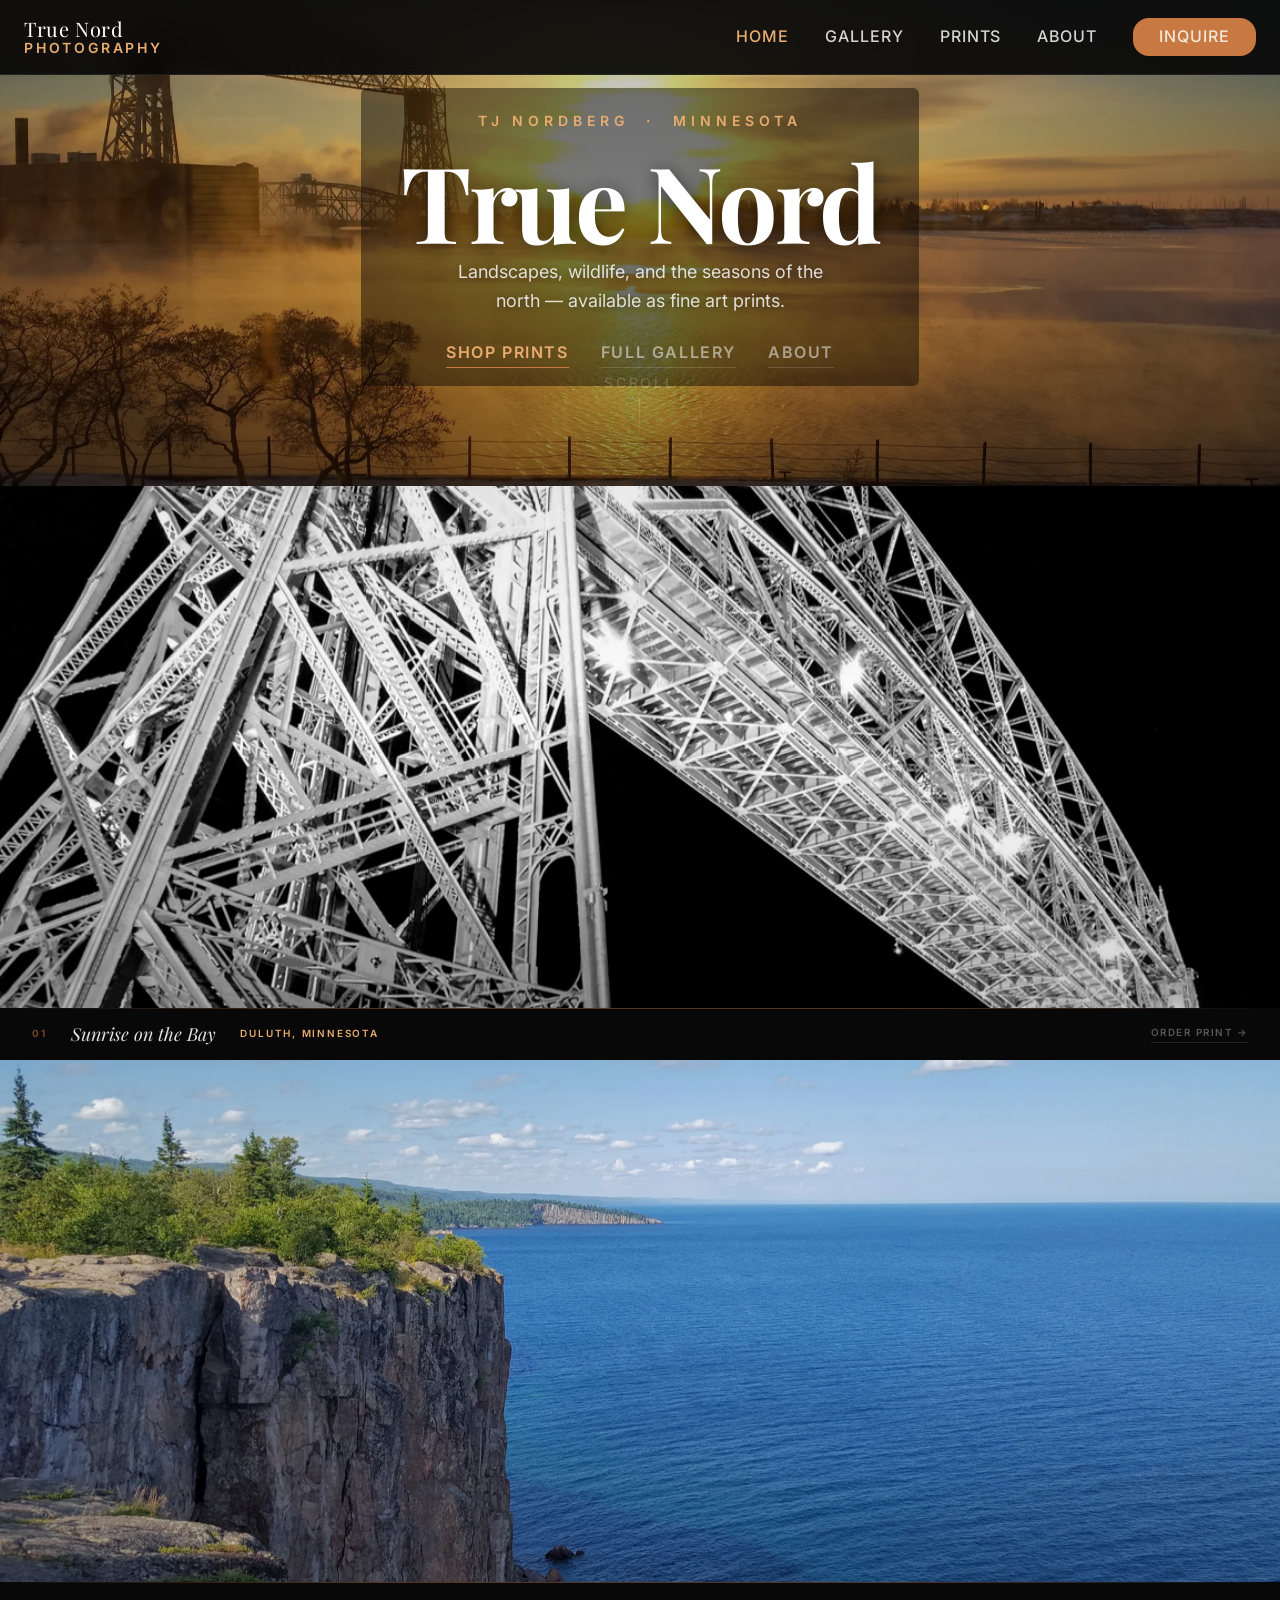
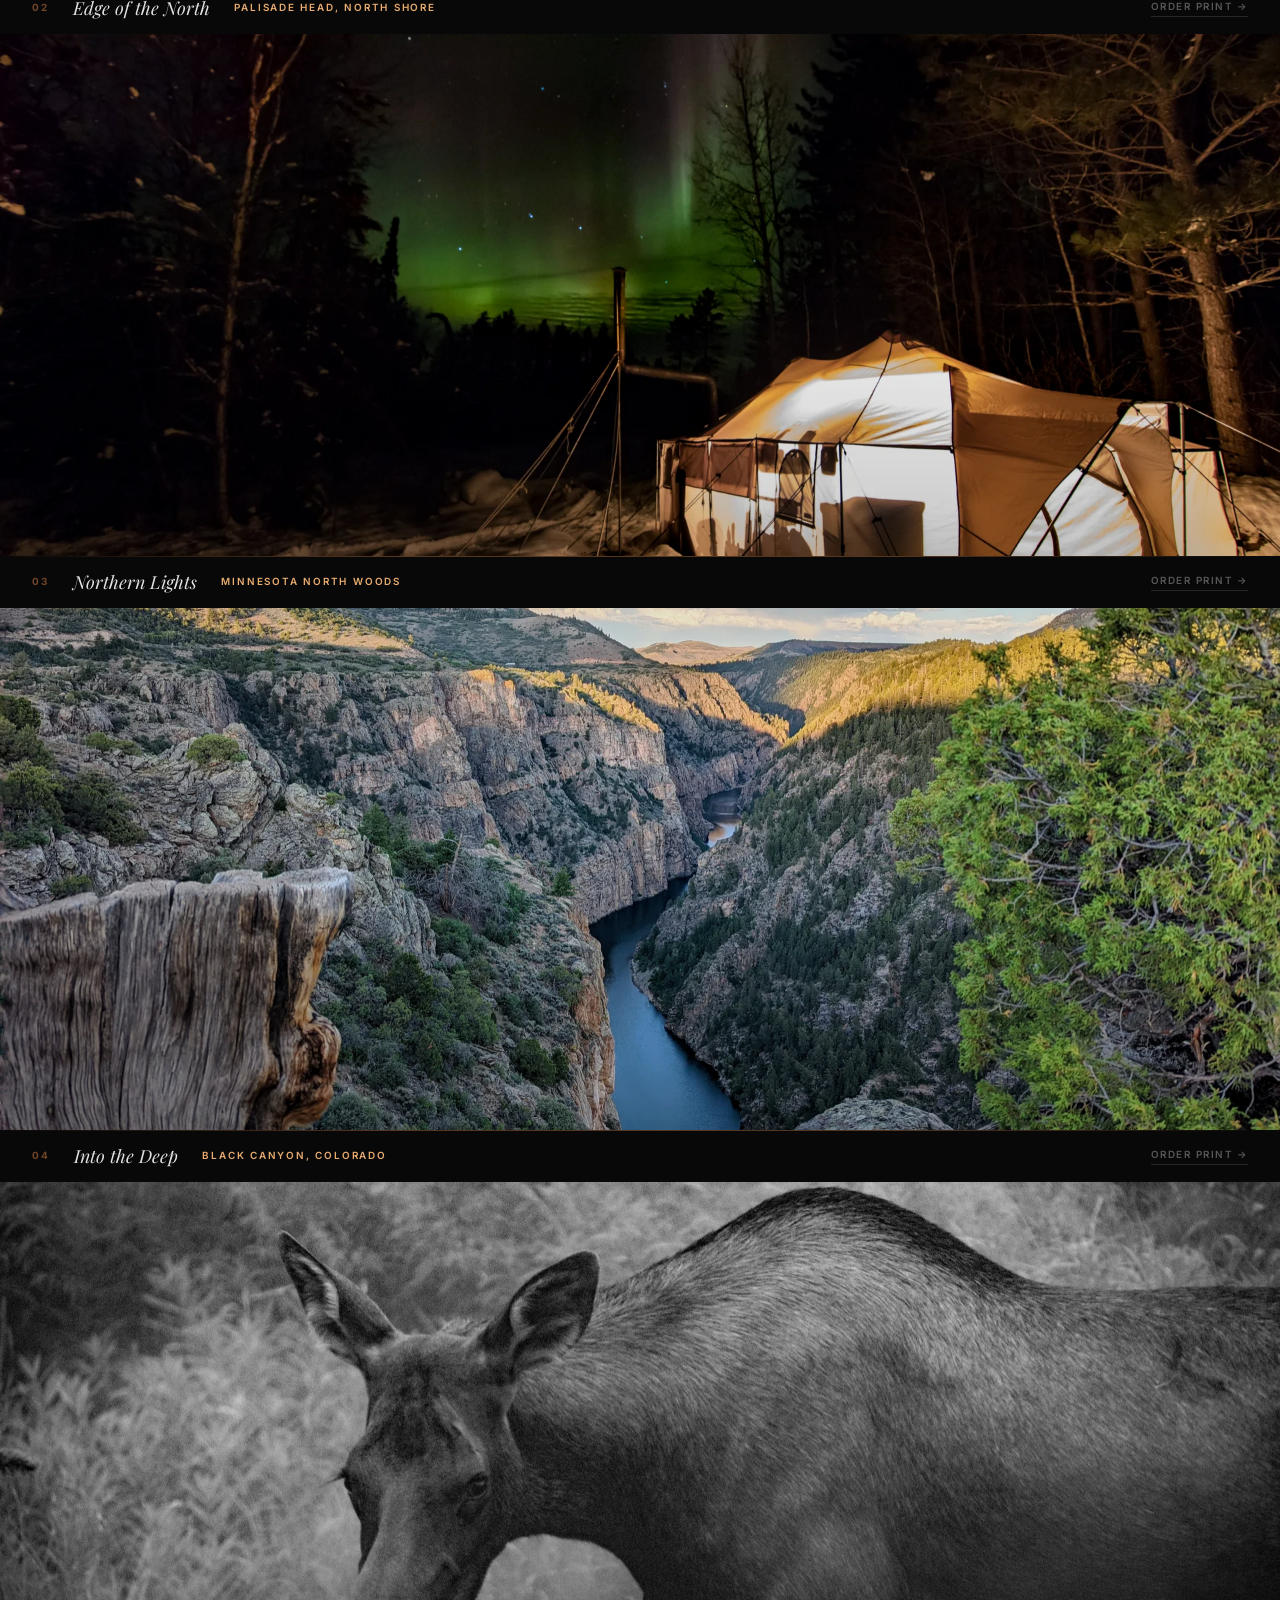
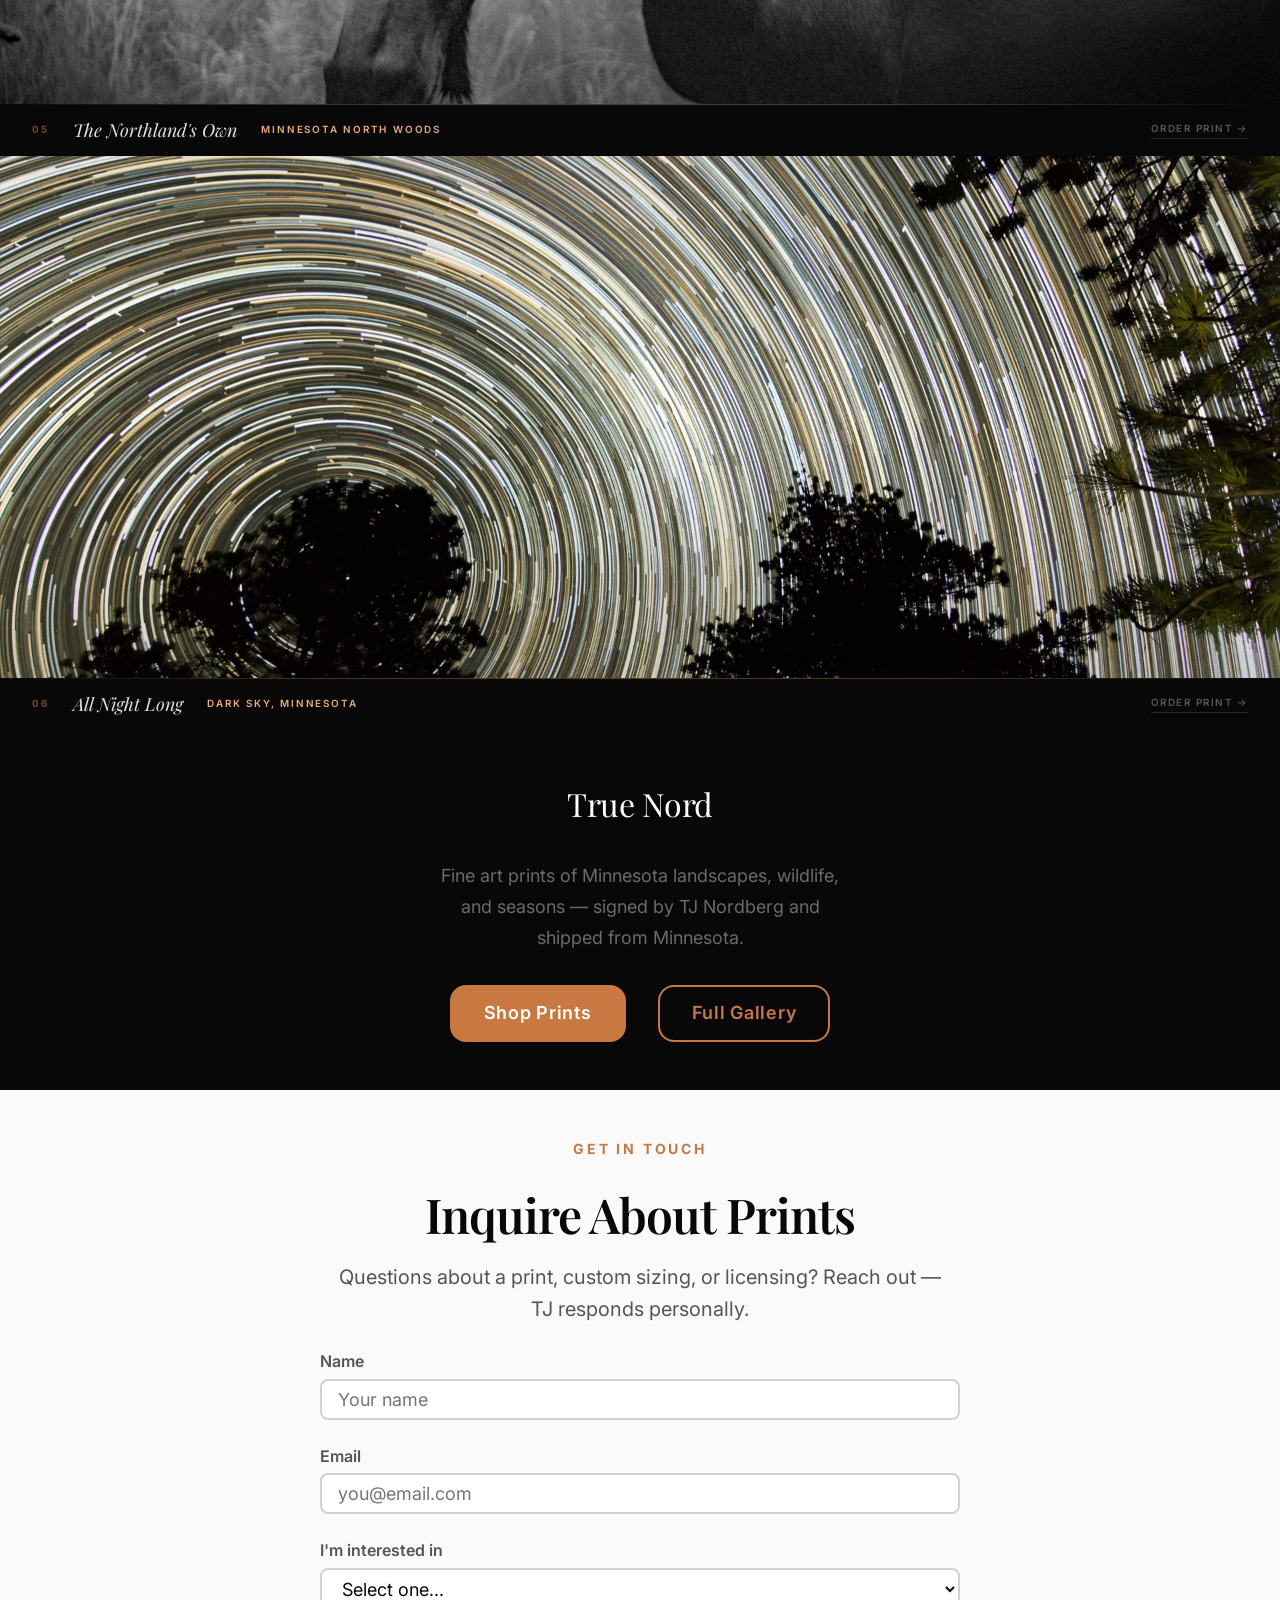
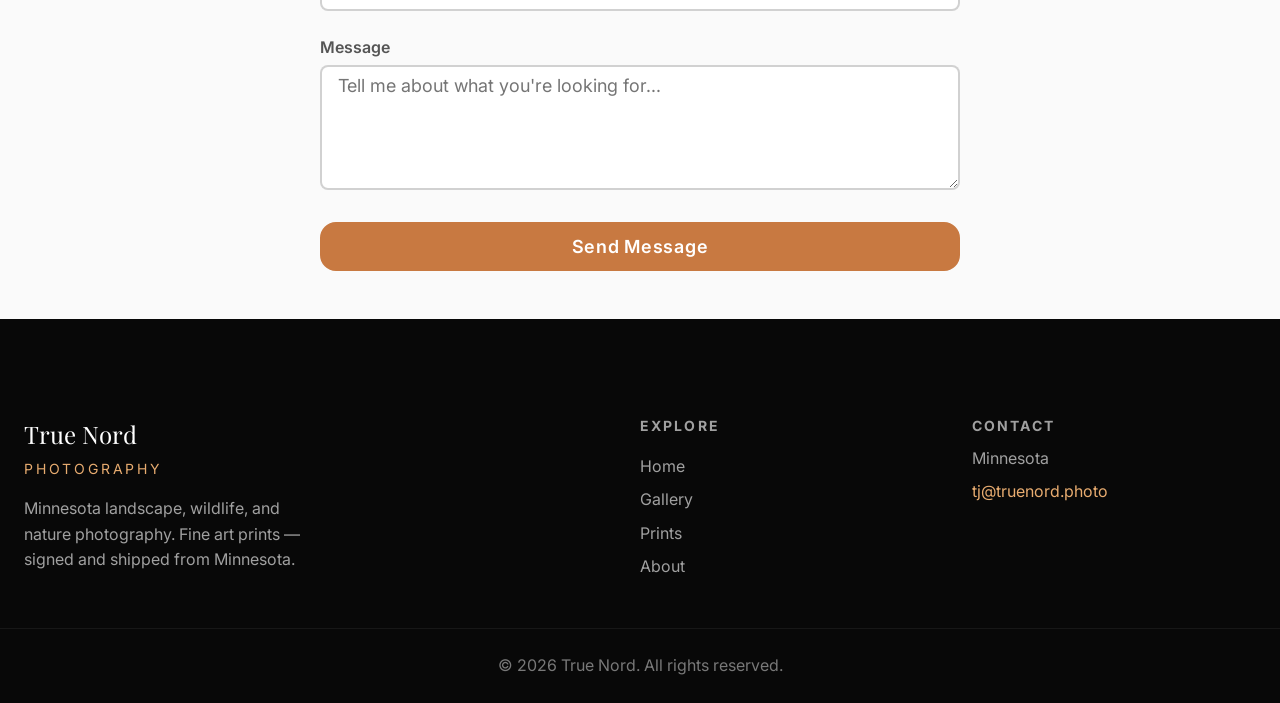
==== index.html @ cfecf11b "feat: initial commit — True Nord Photography site Full portfolio site: landing, gallery, prints, abo" ====
<!DOCTYPE html>
<html lang="en">
<head>
  <meta charset="UTF-8">
  <meta name="viewport" content="width=device-width, initial-scale=1.0">
  <meta name="description" content="True Nord — Minnesota landscape, wildlife, and nature photography by TJ Nordberg. Fine art prints available.">
  <meta name="theme-color" content="#c87941">
  <title>True Nord | Minnesota Fine Art Photography & Prints</title>
  <link rel="canonical" href="https://truenord.photo/">

  <meta property="og:title"       content="True Nord | Minnesota Fine Art Photography & Prints">
  <meta property="og:description" content="Minnesota landscape, wildlife, and nature photography by TJ Nordberg. Fine art prints available.">
  <meta property="og:image"       content="https://truenord.photo/assets/og-image.jpg">
  <meta property="og:url"         content="https://truenord.photo/">
  <meta property="og:type"        content="website">

  <meta name="twitter:card"        content="summary_large_image">
  <meta name="twitter:title"       content="True Nord | Minnesota Fine Art Photography & Prints">
  <meta name="twitter:description" content="Minnesota landscape, wildlife, and nature photography by TJ Nordberg.">
  <meta name="twitter:image"       content="https://truenord.photo/assets/og-image.jpg">

  <link rel="preload" href="styles.css" as="style">
  <link rel="stylesheet" href="styles.css">

  <link rel="preconnect" href="https://fonts.googleapis.com">
  <link rel="preconnect" href="https://fonts.gstatic.com" crossorigin>
  <link rel="preload"
    href="https://fonts.googleapis.com/css2?family=Inter:wght@400;500;600;700&family=Playfair+Display:ital,wght@0,400;0,500;0,600;0,700;1,400;1,600&display=swap"
    as="style" onload="this.onload=null;this.rel='stylesheet'">
  <noscript>
    <link rel="stylesheet"
      href="https://fonts.googleapis.com/css2?family=Inter:wght@400;500;600;700&family=Playfair+Display:ital,wght@0,400;0,500;0,600;0,700;1,400;1,600&display=swap">
  </noscript>

  <style>
    /* ── LANDING PAGE SPECIFIC ───────────────────────── */

    /* Intro block — photo hero with pan */
    .landing-intro {
      display: flex;
      flex-direction: column;
      align-items: center;
      justify-content: center;
      text-align: center;
      padding: 88px var(--space-lg) 100px;
      position: relative;
      overflow: hidden;
    }
    /* Duluth bridge background — zoomed in, slow left→right pan */
    .landing-intro__bg {
      position: absolute;
      inset: 0;
      width: 100%; height: 100%;
      object-fit: cover;
      object-position: center;
      animation: hero-pan 22s ease-in-out infinite alternate;
      will-change: transform;
    }
    @keyframes hero-pan {
      from { transform: scale(1.12) translateX(-3%); }
      to   { transform: scale(1.12) translateX(3%); }
    }
    /* Soft global overlay — scrim handles text legibility */
    .landing-intro__overlay {
      position: absolute;
      inset: 0;
      background: linear-gradient(to bottom,
        rgba(0,0,0,0.28) 0%,
        rgba(0,0,0,0.15) 45%,
        rgba(0,0,0,0.45) 100%);
      z-index: 1;
    }
    /* Text scrim — frosted dark panel behind copy */
    .landing-text-scrim {
      position: relative;
      z-index: 2;
      background: rgba(0,0,0,0.44);
      backdrop-filter: blur(0.5px);
      -webkit-backdrop-filter: blur(0.5px);
      border-radius: 6px;
      padding: 22px 40px 18px;
      display: flex;
      flex-direction: column;
      align-items: center;
      text-align: center;
    }
    .landing-scroll-hint {
      position: absolute;
      bottom: var(--space-xl);
      left: 50%;
      transform: translateX(-50%);
      z-index: 4;
    }
    .landing-brand {
      font-family: var(--font-display);
      font-size: clamp(3rem, 7vw + 1rem, 8rem);
      font-weight: 700;
      color: var(--white);
      letter-spacing: -0.03em;
      line-height: 1;
      margin-bottom: var(--space-xs);
      text-shadow: 0 2px 20px rgba(0,0,0,0.55);
    }
    .landing-sub {
      font-size: var(--text-xs);
      font-weight: 600;
      letter-spacing: 0.35em;
      text-transform: uppercase;
      color: var(--accent-light);
      margin-bottom: var(--space-md);
    }
    .landing-tagline {
      font-size: var(--text-base);
      color: rgba(255,255,255,0.82);
      max-width: 380px;
      line-height: 1.6;
      margin-bottom: var(--space-lg);
      text-shadow: 0 1px 8px rgba(0,0,0,0.5);
    }
    .landing-links {
      display: flex;
      gap: var(--space-xl);
      align-items: center;
    }
    .landing-link {
      font-size: var(--text-sm);
      font-weight: 600;
      letter-spacing: 0.1em;
      text-transform: uppercase;
      color: rgba(255,255,255,0.5);
      border-bottom: 1px solid rgba(255,255,255,0.15);
      padding-bottom: 2px;
      transition: color 0.25s, border-color 0.25s;
    }
    .landing-link:hover { color: var(--accent-light); border-color: var(--accent); }
    .landing-link--primary {
      color: var(--accent-light);
      border-color: var(--accent);
    }
    .landing-link--primary:hover { color: var(--white); border-color: var(--white); }
    .landing-scroll-hint {
      position: absolute;
      bottom: var(--space-2xl);
      left: 50%;
      transform: translateX(-50%);
      color: rgba(255,255,255,0.2);
      font-size: var(--text-xs);
      letter-spacing: 0.2em;
      text-transform: uppercase;
      display: flex;
      flex-direction: column;
      align-items: center;
      gap: var(--space-xs);
      animation: nudge 3s ease-in-out infinite;
    }
    .landing-scroll-hint::after {
      content: '';
      display: block;
      width: 1px;
      height: 40px;
      background: linear-gradient(to bottom, rgba(255,255,255,0.25), transparent);
    }
    @keyframes nudge {
      0%, 100% { transform: translateX(-50%) translateY(0); }
      50%       { transform: translateX(-50%) translateY(6px); }
    }

    /* Immersive photo sections */
    .photo-section {
      position: relative;
      height: 58vh;
      overflow: hidden;
      background: var(--black-900);
    }
    .photo-section__img {
      position: absolute;
      inset: 0;
      width: 100%; height: 100%;
      object-fit: cover;
      object-position: center;
      transition: transform 8s ease-out;
      will-change: transform;
    }
    /* Ken Burns slow drift on each photo */
    .photo-section.in-view .photo-section__img {
      transform: scale(1.04);
    }
    /* Subtle vignette — no caption overlay needed */
    .photo-section::after {
      content: '';
      position: absolute; inset: 0;
      background: linear-gradient(
        to bottom,
        rgba(0,0,0,0.08) 0%,
        rgba(0,0,0,0.0)  50%,
        rgba(0,0,0,0.18) 100%
      );
      pointer-events: none;
      z-index: 1;
    }

    /* ── FEATURED SEPARATOR STRIPS ───────────────────── */
    .feat-sep {
      display: flex;
      align-items: center;
      justify-content: space-between;
      background: var(--black-950);
      padding: 0 var(--space-xl);
      height: 52px;
      position: relative;
    }
    .feat-sep::before {
      content: '';
      position: absolute;
      top: 0; left: 0; right: 0; height: 1px;
      background: linear-gradient(to right, transparent, rgba(200,121,65,0.4) 30%, rgba(200,121,65,0.4) 70%, transparent);
    }
    .feat-sep__left {
      display: flex;
      align-items: center;
      gap: var(--space-lg);
    }
    .feat-sep__num {
      font-size: 0.62rem;
      letter-spacing: 0.22em;
      color: rgba(200,121,65,0.55);
      font-weight: 700;
    }
    .feat-sep__title {
      font-family: var(--font-display);
      font-size: var(--text-base);
      color: rgba(255,255,255,0.88);
      font-style: italic;
    }
    .feat-sep__loc {
      font-size: 0.62rem;
      letter-spacing: 0.18em;
      text-transform: uppercase;
      color: var(--accent-light);
      font-weight: 600;
    }
    .feat-sep__cta {
      font-size: 0.62rem;
      letter-spacing: 0.15em;
      text-transform: uppercase;
      color: rgba(255,255,255,0.32);
      font-weight: 600;
      border-bottom: 1px solid rgba(255,255,255,0.12);
      padding-bottom: 1px;
      transition: color 0.22s, border-color 0.22s;
    }
    .feat-sep__cta:hover { color: var(--accent-light); border-color: var(--accent); }
    @media (max-width: 600px) {
      .feat-sep__loc { display: none; }
      .feat-sep { padding: 0 var(--space-lg); }
    }
    /* Placeholder fill when no image loaded */
    .photo-ph-fill {
      position: absolute; inset: 0;
      display: flex; align-items: center; justify-content: center;
      color: rgba(255,255,255,0.06);
      font-family: var(--font-display);
      font-size: clamp(1rem, 2vw, 1.4rem);
      text-align: center;
      padding: var(--space-xl);
      letter-spacing: 0.05em;
      line-height: 1.6;
    }

    /* ── LANDING FOOTER CTA ───────────────────────────── */
    .landing-cta {
      background: var(--black-950);
      padding: var(--space-2xl) var(--space-lg);
      display: flex;
      flex-direction: column;
      align-items: center;
      text-align: center;
      gap: var(--space-xl);
    }
    .landing-cta-brand {
      font-family: var(--font-display);
      font-size: var(--text-2xl);
      color: var(--white);
      letter-spacing: -0.01em;
    }
    .landing-cta p {
      color: rgba(255,255,255,0.4);
      font-size: var(--text-base);
      max-width: 400px;
      line-height: 1.7;
    }
    .landing-cta-links {
      display: flex;
      gap: var(--space-xl);
      flex-wrap: wrap;
      justify-content: center;
    }
  </style>

  <script type="application/ld+json">
  {
    "@context": "https://schema.org",
    "@type": "Person",
    "name": "TJ Nordberg",
    "jobTitle": "Photographer",
    "url": "https://truenord.photo",
    "image": "https://truenord.photo/assets/portrait.webp",
    "description": "Minnesota-based fine art landscape and wildlife photographer. True Nord Photography.",
    "sameAs": []
  }
  </script>
</head>
<body>

  <a href="#main-content" class="skip-link">Skip to content</a>

  <!-- NAVIGATION -->
  <header class="navbar" role="banner">
    <div class="navbar-inner">
      <a href="index.html" class="navbar-brand" aria-label="True Nord — Home">
        <div class="navbar-wordmark">
          True Nord
          <span>Photography</span>
        </div>
      </a>
      <button class="navbar-toggle" aria-expanded="false"
        aria-controls="navMenu" aria-label="Toggle navigation">
        <span aria-hidden="true">☰</span>
      </button>
      <nav class="navbar-mobile" id="navMenu" aria-label="Main navigation">
        <a href="index.html" aria-current="page">Home</a>
        <a href="gallery.html">Gallery</a>
        <a href="prints.html">Prints</a>
        <a href="about.html">About</a>
        <a href="index.html#contact" class="btn btn--primary btn--sm">Inquire</a>
      </nav>
    </div>
  </header>

  <main id="main-content" tabindex="-1">

    <!-- ── INTRO ── -->
    <section class="landing-intro" aria-label="True Nord Photography — Introduction">
      <img class="landing-intro__bg" src="assets/images/featured/feat-01-duluth-bridge-sunrise.webp" alt="" aria-hidden="true" fetchpriority="high">
      <div class="landing-intro__overlay" aria-hidden="true"></div>
      <div class="landing-text-scrim">
        <p class="landing-sub">TJ Nordberg &nbsp;·&nbsp; Minnesota</p>
        <h1 class="landing-brand">True Nord</h1>
        <p class="landing-tagline">Landscapes, wildlife, and the seasons of the north — available as fine art prints.</p>
        <div class="landing-links">
          <a href="prints.html" class="landing-link landing-link--primary">Shop Prints</a>
          <a href="gallery.html" class="landing-link">Full Gallery</a>
          <a href="about.html" class="landing-link">About</a>
        </div>
      </div>
      <div class="landing-scroll-hint" aria-hidden="true">Scroll</div>
    </section>

    <!-- ── IMMERSIVE GALLERY ── -->

    <!-- Photo 1 -->
    <div class="photo-section" role="img" aria-label="Duluth Aerial Lift Bridge at night, black and white">
      <img class="img-reveal__blur" src="[data-uri]" alt="" aria-hidden="true" style="position:absolute;inset:0;width:100%;height:100%;object-fit:cover;filter:blur(12px);transform:scale(1.08);transition:opacity 0.4s ease;"><img class="photo-section__img img-reveal__main" src="assets/images/gallery/mn-duluth-bridge-night-bw.webp" srcset="assets/images/thumbs/mn-duluth-bridge-night-bw-thumb.webp 600w, assets/images/gallery/mn-duluth-bridge-night-bw.webp 1200w" sizes="100vw" alt="Duluth Aerial Lift Bridge at night, black and white long exposure" loading="eager">
    </div>
    <div class="feat-sep" aria-hidden="true">
      <div class="feat-sep__left">
        <span class="feat-sep__num">01</span>
        <span class="feat-sep__title">Sunrise on the Bay</span>
        <span class="feat-sep__loc">Duluth, Minnesota</span>
      </div>
      <a href="prints.html" class="feat-sep__cta">Order Print →</a>
    </div>

    <!-- Photo 2 -->
    <div class="photo-section" role="img" aria-label="Lake Superior cliff at Palisade Head">
      <img class="img-reveal__blur" src="[data-uri]" alt="" aria-hidden="true" style="position:absolute;inset:0;width:100%;height:100%;object-fit:cover;filter:blur(12px);transform:scale(1.08);transition:opacity 0.4s ease;"><img class="photo-section__img img-reveal__main" src="assets/images/featured/feat-02-lake-superior-cliff.webp" srcset="assets/images/gallery/mn-lake-superior-cliff.webp 1200w, assets/images/featured/feat-02-lake-superior-cliff.webp 1920w" sizes="100vw" alt="Palisade Head cliff overlooking Lake Superior, North Shore Minnesota" loading="lazy">
    </div>
    <div class="feat-sep" aria-hidden="true">
      <div class="feat-sep__left">
        <span class="feat-sep__num">02</span>
        <span class="feat-sep__title">Edge of the North</span>
        <span class="feat-sep__loc">Palisade Head, North Shore</span>
      </div>
      <a href="prints.html" class="feat-sep__cta">Order Print →</a>
    </div>

    <!-- Photo 3 -->
    <div class="photo-section" role="img" aria-label="Aurora borealis over winter camp">
      <img class="img-reveal__blur" src="[data-uri]" alt="" aria-hidden="true" style="position:absolute;inset:0;width:100%;height:100%;object-fit:cover;filter:blur(12px);transform:scale(1.08);transition:opacity 0.4s ease;"><img class="photo-section__img img-reveal__main" src="assets/images/featured/feat-03-aurora-winter-camp.webp" srcset="assets/images/gallery/ns-aurora-winter-camp.webp 1200w, assets/images/featured/feat-03-aurora-winter-camp.webp 1920w" sizes="100vw" alt="Northern lights aurora borealis glowing green over a lit canvas tent in winter forest" loading="lazy">
    </div>
    <div class="feat-sep" aria-hidden="true">
      <div class="feat-sep__left">
        <span class="feat-sep__num">03</span>
        <span class="feat-sep__title">Northern Lights</span>
        <span class="feat-sep__loc">Minnesota North Woods</span>
      </div>
      <a href="prints.html" class="feat-sep__cta">Order Print →</a>
    </div>

    <!-- Photo 4 -->
    <div class="photo-section" role="img" aria-label="Black Canyon of the Gunnison at sunset">
      <img class="img-reveal__blur" src="[data-uri]" alt="" aria-hidden="true" style="position:absolute;inset:0;width:100%;height:100%;object-fit:cover;filter:blur(12px);transform:scale(1.08);transition:opacity 0.4s ease;"><img class="photo-section__img img-reveal__main" src="assets/images/featured/feat-04-black-canyon-sunset.webp" srcset="assets/images/gallery/mt-black-canyon-sunset.webp 1200w, assets/images/featured/feat-04-black-canyon-sunset.webp 1920w" sizes="100vw" alt="Black Canyon of the Gunnison deep canyon with river at golden hour sunset" loading="lazy">
    </div>
    <div class="feat-sep" aria-hidden="true">
      <div class="feat-sep__left">
        <span class="feat-sep__num">04</span>
        <span class="feat-sep__title">Into the Deep</span>
        <span class="feat-sep__loc">Black Canyon, Colorado</span>
      </div>
      <a href="prints.html" class="feat-sep__cta">Order Print →</a>
    </div>

    <!-- Photo 5 -->
    <div class="photo-section" role="img" aria-label="Moose portrait in black and white">
      <img class="img-reveal__blur" src="[data-uri]" alt="" aria-hidden="true" style="position:absolute;inset:0;width:100%;height:100%;object-fit:cover;filter:blur(12px);transform:scale(1.08);transition:opacity 0.4s ease;"><img class="photo-section__img img-reveal__main" src="assets/images/featured/feat-05-moose-portrait-bw.webp" srcset="assets/images/gallery/wl-moose-portrait-bw.webp 1200w, assets/images/featured/feat-05-moose-portrait-bw.webp 1920w" sizes="100vw" alt="Moose close portrait in black and white, North Woods Minnesota" loading="lazy">
    </div>
    <div class="feat-sep" aria-hidden="true">
      <div class="feat-sep__left">
        <span class="feat-sep__num">05</span>
        <span class="feat-sep__title">The Northland's Own</span>
        <span class="feat-sep__loc">Minnesota North Woods</span>
      </div>
      <a href="prints.html" class="feat-sep__cta">Order Print →</a>
    </div>

    <!-- Photo 6 -->
    <div class="photo-section" role="img" aria-label="Circular star trails above silhouetted pine trees">
      <img class="img-reveal__blur" src="[data-uri]" alt="" aria-hidden="true" style="position:absolute;inset:0;width:100%;height:100%;object-fit:cover;filter:blur(12px);transform:scale(1.08);transition:opacity 0.4s ease;"><img class="photo-section__img img-reveal__main" src="assets/images/featured/feat-06-star-trails-circular.webp" srcset="assets/images/gallery/ns-star-trails-circular.webp 1200w, assets/images/featured/feat-06-star-trails-circular.webp 1920w" sizes="100vw" alt="Circular star trails rotating around Polaris above silhouetted pine forest" loading="lazy">
    </div>
    <div class="feat-sep" aria-hidden="true">
      <div class="feat-sep__left">
        <span class="feat-sep__num">06</span>
        <span class="feat-sep__title">All Night Long</span>
        <span class="feat-sep__loc">Dark Sky, Minnesota</span>
      </div>
      <a href="prints.html" class="feat-sep__cta">Order Print →</a>
    </div>

    <!-- ── LANDING FOOTER CTA ── -->
    <div class="landing-cta">
      <div class="landing-cta-brand">True Nord</div>
      <p>Fine art prints of Minnesota landscapes, wildlife, and seasons — signed by TJ Nordberg and shipped from Minnesota.</p>
      <div class="landing-cta-links">
        <a href="prints.html" class="btn btn--primary">Shop Prints</a>
        <a href="gallery.html" class="btn btn--outline">Full Gallery</a>
      </div>
    </div>

    <!-- CONTACT -->
    <section id="contact" class="section section--alt" aria-labelledby="contact-heading">
      <div class="section-inner section-inner--narrow">
        <p class="section-eyebrow">Get in Touch</p>
        <h2 id="contact-heading">Inquire About Prints</h2>
        <p class="section-intro">Questions about a print, custom sizing, or licensing? Reach out — TJ responds personally.</p>
        <form id="contact-form" novalidate>
          <div class="form-group">
            <label for="name">Name</label>
            <input type="text" id="name" name="name" required autocomplete="name" placeholder="Your name">
          </div>
          <div class="form-group">
            <label for="email">Email</label>
            <input type="email" id="email" name="email" required autocomplete="email" placeholder="you@email.com">
          </div>
          <div class="form-group">
            <label for="interest">I'm interested in</label>
            <select id="interest" name="interest">
              <option value="">Select one...</option>
              <option value="print">A specific print</option>
              <option value="custom">Custom size or framing</option>
              <option value="licensing">Commercial licensing</option>
              <option value="commission">Custom commission</option>
              <option value="other">Something else</option>
            </select>
          </div>
          <div class="form-group">
            <label for="message">Message</label>
            <textarea id="message" name="message" rows="5" required placeholder="Tell me about what you're looking for..."></textarea>
          </div>
          <button type="submit" class="btn btn--primary btn--full">Send Message</button>
        </form>
      </div>
    </section>

  </main>

  <!-- LIGHTBOX (for future use) -->
  <div id="lightbox" class="lightbox" role="dialog" aria-modal="true" aria-label="Photo lightbox" tabindex="-1">
    <button id="lb-close" class="lightbox-close" aria-label="Close lightbox">✕</button>
    <button id="lb-prev" class="lightbox-nav lightbox-prev" aria-label="Previous photo">‹</button>
    <button id="lb-next" class="lightbox-nav lightbox-next" aria-label="Next photo">›</button>
    <div class="lightbox-inner">
      <img id="lb-img" class="lightbox-img" src="" alt="">
      <p id="lb-caption" class="lightbox-caption"></p>
    </div>
  </div>

  <!-- FOOTER -->
  <footer class="site-footer" role="contentinfo">
    <div class="footer-inner">
      <div class="footer-brand">
        <div class="footer-wordmark">True Nord</div>
        <div class="footer-tagline">Photography</div>
        <p>Minnesota landscape, wildlife, and nature photography. Fine art prints — signed and shipped from Minnesota.</p>
      </div>
      <nav class="footer-nav" aria-label="Footer navigation">
        <h4>Explore</h4>
        <a href="index.html">Home</a>
        <a href="gallery.html">Gallery</a>
        <a href="prints.html">Prints</a>
        <a href="about.html">About</a>
      </nav>
      <div class="footer-contact">
        <h4>Contact</h4>
        <p>Minnesota</p>
        <p><a href="mailto:tj@truenord.photo">tj@truenord.photo</a></p>
      </div>
    </div>
    <div class="footer-bottom">
      <p>&copy; <span id="footer-year"></span> True Nord. All rights reserved.</p>
    </div>
  </footer>

  <script src="script.js" defer></script>
  <script>
    /* Ken Burns — trigger on scroll into view */
    if ('IntersectionObserver' in window) {
      var ps = new IntersectionObserver(function(entries) {
        entries.forEach(function(e) {
          e.target.classList.toggle('in-view', e.isIntersecting)
        })
      }, { threshold: 0.15 })
      document.querySelectorAll('.photo-section').forEach(function(el) { ps.observe(el) })
    }
  </script>

  <a href="#" class="back-to-top" aria-label="Back to top">↑ Top</a>

</body>
</html>
---- styles.css ----
/* ══════════════════════════════════════════════════════
   TRUE NORD PHOTOGRAPHY — styles.css
   Vivere Framework v2.0 + Minnesota Photo Theme
   ACCENT: Minnesota forest/lake palette
   ══════════════════════════════════════════════════════ */

/* ── TOKENS ──────────────────────────────────────────── */
:root {
  /* Brand — Minnesota amber + forest */
  --accent:        #c87941;
  --accent-alt:    #d48f55;
  --accent-dark:   #a05e2a;
  --accent-light:  #e8ac70;

  /* Neutrals */
  --black:         #000000;
  --black-950:     #080808;
  --black-900:     #111111;
  --black-800:     #1a1a1a;
  --metal-dark:    #252525;
  --metal:         #3a3a3a;
  --metal-mid:     #555555;
  --metal-light:   #787878;
  --silver:        #a0a0a0;
  --silver-light:  #d0d0d0;
  --silver-pale:   #e8e8e8;
  --chrome:        #f4f4f4;
  --pearl:         #fafafa;
  --white:         #ffffff;

  /* Semantic */
  --bg-primary:    var(--chrome);
  --bg-secondary:  var(--pearl);
  --fg-primary:    var(--black-950);
  --fg-secondary:  var(--metal-mid);
  --border:        rgba(0,0,0,0.09);
  --border-strong: rgba(0,0,0,0.18);

  /* Glass */
  --glass-bg:      rgba(255,255,255,0.95);
  --glass-dark:    rgba(8,8,8,0.65);
  --vivere-blur:   12px;

  /* 4px Spacing Engine */
  --space-xs:   0.25rem;
  --space-sm:   0.5rem;
  --space-md:   1rem;
  --space-lg:   1.5rem;
  --space-xl:   2rem;
  --space-2xl:  3rem;
  --space-3xl:  4rem;
  --space-4xl:  6rem;

  /* Typography — fluid */
  --font-main:    'Inter', system-ui, sans-serif;
  --font-display: 'Playfair Display', Georgia, serif;
  --text-xs:   clamp(0.75rem,  0.7rem  + 0.25vw, 0.875rem);
  --text-sm:   clamp(0.875rem, 0.8rem  + 0.35vw, 1rem);
  --text-base: clamp(1rem,     0.9rem  + 0.5vw,  1.125rem);
  --text-lg:   clamp(1.125rem, 1rem    + 0.6vw,  1.25rem);
  --text-xl:   clamp(1.25rem,  1.1rem  + 0.75vw, 1.5rem);
  --text-2xl:  clamp(1.5rem,   1.25rem + 1.25vw, 2rem);
  --text-3xl:  clamp(2rem,     1.5rem  + 2.5vw,  3rem);
  --text-4xl:  clamp(2.5rem,   2rem    + 3vw,    4rem);

  /* Misc */
  --radius-sm:     0.5rem;
  --radius-vivere: 1rem;
  --radius-xl:     1.5rem;
  --shadow-sm:  0 1px 3px rgba(0,0,0,0.10);
  --shadow-md:  0 4px 6px -1px rgba(0,0,0,0.12), 0 2px 4px -2px rgba(0,0,0,0.07);
  --shadow-lg:  0 10px 15px -3px rgba(0,0,0,0.12), 0 4px 6px -4px rgba(0,0,0,0.07);
  --shadow-xl:  0 20px 40px -8px rgba(0,0,0,0.25);
  --transition: all 0.3s ease;
  --ease-out-expo:  cubic-bezier(0.16, 1, 0.3, 1);
  --ease-out-quart: cubic-bezier(0.25, 1, 0.5, 1);
  --ease-out-back:  cubic-bezier(0.34, 1.56, 0.64, 1);
}

@media (prefers-color-scheme: dark) {
  :root {
    --bg-primary:   var(--black-900);
    --bg-secondary: var(--black-800);
    --fg-primary:   var(--chrome);
    --fg-secondary: var(--silver);
    --border:       rgba(255,255,255,0.09);
    --glass-bg:     rgba(22,22,22,0.96);
  }
}

@media (prefers-reduced-motion: reduce) {
  *, *::before, *::after {
    animation-duration: 0.01ms !important;
    transition-duration: 0.01ms !important;
  }
  html { scroll-behavior: auto; }
}

/* ── RESET ───────────────────────────────────────────── */
*, *::before, *::after { margin: 0; padding: 0; box-sizing: border-box; }
img, video { max-width: 100%; height: auto; display: block; }
a { color: inherit; text-decoration: none; }
button { cursor: pointer; font-family: inherit; }
ul, ol { list-style: none; }
input, textarea, select { font-family: inherit; }

/* ── BASE ────────────────────────────────────────────── */
html { scroll-behavior: smooth; font-size: 16px; }
body {
  font-family: var(--font-main);
  font-size: var(--text-base);
  color: var(--fg-primary);
  background: var(--bg-primary);
  line-height: 1.6;
  min-height: 100vh;
}

/* ── A11Y ────────────────────────────────────────────── */
.skip-link {
  position: absolute; top: -120px; left: var(--space-md);
  padding: var(--space-sm) var(--space-md);
  background: var(--accent); color: #fff; font-weight: 700;
  border-radius: 0 0 var(--radius-sm) var(--radius-sm);
  z-index: 9999; transition: top 0.2s;
}
.skip-link:focus { top: 0; }
#main-content { scroll-margin-top: 80px; }

/* ── NAVBAR ──────────────────────────────────────────── */
.navbar {
  position: fixed; top: 0; left: 0; right: 0; z-index: 200;
  background: rgba(8,8,8,0.92);
  backdrop-filter: blur(var(--vivere-blur));
  -webkit-backdrop-filter: blur(var(--vivere-blur));
  border-bottom: 1px solid rgba(255,255,255,0.08);
  transition: transform 0.35s ease, box-shadow 0.3s;
}
.navbar--hidden {
  transform: translateY(-100%);
}
.navbar--scrolled { box-shadow: 0 4px 24px rgba(0,0,0,0.4); }
.navbar-inner {
  display: flex; align-items: center; justify-content: space-between;
  padding: var(--space-md) var(--space-lg);
  max-width: 1280px; margin: 0 auto;
}
.navbar-brand { display: flex; align-items: center; gap: var(--space-sm); }
.navbar-wordmark {
  font-family: var(--font-display);
  font-size: var(--text-lg);
  color: var(--white);
  letter-spacing: 0.03em;
  line-height: 1.1;
}
.navbar-wordmark span {
  display: block;
  font-size: var(--text-xs);
  font-family: var(--font-main);
  letter-spacing: 0.2em;
  text-transform: uppercase;
  color: var(--accent-light);
  font-weight: 600;
}
.navbar-toggle {
  display: block; background: none; border: none;
  font-size: 1.4rem; padding: var(--space-xs);
  color: var(--white); line-height: 1;
}
.navbar-mobile { display: none; }
.navbar-mobile a {
  display: block; padding: var(--space-sm) var(--space-md);
  font-weight: 500; font-size: var(--text-sm);
  letter-spacing: 0.06em; text-transform: uppercase;
  color: rgba(255,255,255,0.82);
  transition: color 0.2s;
}
.navbar-mobile a:hover,
.navbar-mobile a[aria-current="page"] { color: var(--accent-light); }
.navbar-mobile .btn {
  margin-left: var(--space-md);
  font-size: var(--text-sm);
  padding: var(--space-xs) var(--space-lg);
}
@media (min-width: 768px) {
  .navbar-toggle { display: none; }
  .navbar-mobile {
    display: flex !important;
    gap: var(--space-xs);
    align-items: center;
  }
}
.navbar-mobile.active {
  display: flex; flex-direction: column;
  position: absolute; top: 100%; left: 0; right: 0;
  background: rgba(8,8,8,0.97);
  backdrop-filter: blur(var(--vivere-blur));
  border-bottom: 1px solid rgba(255,255,255,0.08);
  padding: var(--space-md);
  box-shadow: var(--shadow-lg);
}
.navbar-mobile.active .btn { margin-left: var(--space-md); }

/* ── HERO — FULL BLEED PHOTO ─────────────────────────── */
.hero {
  position: relative;
  min-height: 92vh;
  display: flex;
  align-items: flex-end;
  background-color: var(--black-900);
  background-image: url('assets/hero.webp');
  background-size: cover;
  background-position: center 40%;
  overflow: hidden;
}
.hero::before {
  content: '';
  position: absolute; inset: 0;
  background: linear-gradient(
    to bottom,
    rgba(8,8,8,0.15) 0%,
    rgba(8,8,8,0.10) 40%,
    rgba(8,8,8,0.75) 100%
  );
  z-index: 1;
}
/* Placeholder gradient when no hero image */
.hero--placeholder {
  background-image: linear-gradient(
    160deg,
    #0d2b1a 0%,
    #1a3d2a 20%,
    #0f2233 50%,
    #1c3a2a 75%,
    #0a1e14 100%
  );
}
.hero-inner {
  position: relative; z-index: 2;
  max-width: 1000px; margin: 0 auto;
  padding: var(--space-4xl) var(--space-lg);
  width: 100%;
}
.hero-eyebrow {
  font-size: var(--text-xs);
  font-weight: 700;
  letter-spacing: 0.25em;
  text-transform: uppercase;
  color: var(--accent-light);
  margin-bottom: var(--space-md);
}
.hero-headline {
  font-family: var(--font-display); color: #fff;
  font-size: clamp(2.5rem, 5vw + 1rem, 5.5rem);
  font-weight: 700; letter-spacing: -0.02em;
  line-height: 1.05; margin-bottom: var(--space-lg);
  text-shadow: 0 2px 32px rgba(0,0,0,0.5);
}
.hero-sub {
  color: rgba(255,255,255,0.82); font-size: var(--text-lg);
  margin-bottom: var(--space-xl);
  max-width: 520px;
}
.hero-ctas { display: flex; gap: var(--space-md); flex-wrap: wrap; }
.hero .btn--outline {
  border-color: rgba(255,255,255,0.6);
  color: #fff;
}
.hero .btn--outline:hover { background: rgba(255,255,255,0.12); }

/* Scroll indicator */
.hero-scroll {
  position: absolute; bottom: var(--space-xl); left: 50%;
  transform: translateX(-50%); z-index: 2;
  display: flex; flex-direction: column; align-items: center;
  gap: var(--space-xs); color: rgba(255,255,255,0.5);
  font-size: var(--text-xs); letter-spacing: 0.15em; text-transform: uppercase;
  animation: bounce 2.5s ease-in-out infinite;
}
.hero-scroll svg { width: 20px; height: 20px; }
@keyframes bounce {
  0%, 100% { transform: translateX(-50%) translateY(0); }
  50% { transform: translateX(-50%) translateY(8px); }
}

/* ── SECTIONS ────────────────────────────────────────── */
.section { padding: var(--space-2xl) var(--space-lg); position: relative; }
.section--alt { background: var(--bg-secondary); }
.section--dark { background: var(--black-900); color: var(--chrome); }
.section--dark .section-intro { color: var(--silver); }
.section--dark h2 { color: var(--white); }
.section-inner { max-width: 1280px; margin: 0 auto; }
.section-inner--narrow { max-width: 640px; }
.section-inner--medium { max-width: 900px; }
.section h2 {
  font-family: var(--font-display); font-size: var(--text-3xl);
  font-weight: 600; letter-spacing: -0.02em;
  margin-bottom: var(--space-lg); text-align: center;
}
.section-eyebrow {
  text-align: center;
  font-size: var(--text-xs); font-weight: 700;
  letter-spacing: 0.2em; text-transform: uppercase;
  color: var(--accent); margin-bottom: var(--space-md);
}
.section-intro {
  text-align: center; color: var(--fg-secondary);
  font-size: var(--text-lg); max-width: 620px;
  margin: calc(-1 * var(--space-md)) auto var(--space-lg);
}

/* ── FEATURED GALLERY GRID ───────────────────────────── */
.featured-grid {
  display: grid;
  grid-template-columns: 1fr;
  gap: 3px;
}
@media (min-width: 640px) {
  .featured-grid { grid-template-columns: repeat(2, 1fr); }
}
@media (min-width: 1024px) {
  .featured-grid { grid-template-columns: repeat(3, 1fr); }
  .featured-grid .feat-item:first-child {
    grid-column: span 2;
    grid-row: span 2;
  }
}
.feat-item {
  position: relative;
  overflow: hidden;
  cursor: pointer;
  background: var(--black-800);
  aspect-ratio: 1;
}
.featured-grid .feat-item:first-child { aspect-ratio: auto; min-height: 400px; }
.feat-item img {
  width: 100%; height: 100%;
  object-fit: cover;
  transition: transform 0.7s var(--ease-out-expo);
}
.feat-item::after {
  content: '';
  position: absolute; inset: 0;
  background: rgba(0,0,0,0);
  transition: background 0.4s ease;
}
.feat-item:hover img { transform: scale(1.05); }
.feat-item:hover::after { background: rgba(0,0,0,0.2); }
.feat-item-overlay {
  position: absolute; bottom: 0; left: 0; right: 0;
  padding: var(--space-lg);
  background: linear-gradient(to top, rgba(0,0,0,0.75) 0%, transparent 100%);
  color: #fff;
  transform: translateY(8px);
  opacity: 0;
  transition: opacity 0.35s ease, transform 0.35s ease;
  z-index: 2;
}
.feat-item:hover .feat-item-overlay { opacity: 1; transform: translateY(0); }
.feat-item-overlay h3 {
  font-family: var(--font-display);
  font-size: var(--text-lg); margin-bottom: 2px;
}
.feat-item-overlay p { font-size: var(--text-xs); opacity: 0.8; letter-spacing: 0.1em; text-transform: uppercase; }

/* Photo placeholder gradients */
.photo-ph { background: linear-gradient(135deg, #1a3020 0%, #0d2233 100%); }
.photo-ph-2 { background: linear-gradient(135deg, #0f2a1a 0%, #1a3a2a 100%); }
.photo-ph-3 { background: linear-gradient(135deg, #0a1e2f 0%, #1a2d1e 100%); }
.photo-ph-4 { background: linear-gradient(135deg, #1e2a0f 0%, #0d2233 100%); }
.photo-ph-5 { background: linear-gradient(135deg, #2a1a0d 0%, #1a2a1a 100%); }
.photo-ph-6 { background: linear-gradient(135deg, #0f1e2a 0%, #2a1e0f 100%); }

/* ── MASONRY GALLERY ─────────────────────────────────── */
.gallery-filter {
  display: flex; gap: var(--space-sm); flex-wrap: wrap;
  justify-content: center; margin-bottom: var(--space-2xl);
}
.filter-btn {
  padding: var(--space-xs) var(--space-lg);
  border: 2px solid var(--border-strong);
  border-radius: 99px;
  background: transparent;
  font-size: var(--text-sm); font-weight: 600;
  color: var(--fg-secondary);
  transition: var(--transition);
}
.filter-btn:hover { border-color: var(--accent); color: var(--accent); }
.filter-btn.active {
  background: var(--accent); border-color: var(--accent); color: #fff;
}
.gallery-masonry {
  columns: 1; column-gap: 3px;
}
@media (min-width: 640px) { .gallery-masonry { columns: 2; } }
@media (min-width: 1024px) { .gallery-masonry { columns: 3; } }
@media (min-width: 1280px) { .gallery-masonry { columns: 4; } }
.gallery-item {
  break-inside: avoid;
  margin-bottom: 3px;
  position: relative;
  overflow: hidden;
  cursor: pointer;
  background: var(--black-800);
  display: block;
}
.gallery-item img {
  width: 100%; height: auto;
  display: block;
  transition: transform 0.6s var(--ease-out-expo);
}
.gallery-item::after {
  content: '';
  position: absolute; inset: 0;
  background: rgba(0,0,0,0);
  transition: background 0.35s ease;
}
.gallery-item:hover img { transform: scale(1.04); }
.gallery-item:hover::after { background: rgba(0,0,0,0.18); }
.gallery-item--hidden { display: none; }

/* Zoom icon on hover */
.gallery-zoom-icon {
  position: absolute; top: 50%; left: 50%;
  transform: translate(-50%, -50%) scale(0.5);
  opacity: 0;
  color: #fff;
  z-index: 2;
  transition: opacity 0.3s ease, transform 0.3s var(--ease-out-back);
  pointer-events: none;
}
.gallery-item:hover .gallery-zoom-icon {
  opacity: 1; transform: translate(-50%, -50%) scale(1);
}

/* ── LIGHTBOX ────────────────────────────────────────── */
.lightbox {
  position: fixed; inset: 0; z-index: 1000;
  background: rgba(0,0,0,0.96);
  display: flex; align-items: center; justify-content: center;
  opacity: 0; pointer-events: none;
  transition: opacity 0.3s ease;
}
.lightbox.open { opacity: 1; pointer-events: all; }
.lightbox-inner {
  position: relative;
  max-width: min(90vw, 1200px);
  max-height: 90vh;
  display: flex;
  flex-direction: column;
  align-items: center;
}
.lightbox-img {
  max-width: 100%;
  max-height: 80vh;
  object-fit: contain;
  border-radius: var(--radius-sm);
  box-shadow: 0 0 80px rgba(0,0,0,0.8);
}
.lightbox-caption {
  margin-top: var(--space-md);
  color: rgba(255,255,255,0.7);
  font-size: var(--text-sm);
  text-align: center;
  letter-spacing: 0.05em;
}
.lightbox-close {
  position: fixed; top: var(--space-lg); right: var(--space-lg);
  background: rgba(255,255,255,0.1); border: none;
  color: #fff; width: 44px; height: 44px;
  border-radius: 50%; font-size: 1.4rem;
  display: flex; align-items: center; justify-content: center;
  transition: background 0.2s;
  z-index: 1001;
}
.lightbox-close:hover { background: rgba(255,255,255,0.2); }
.lightbox-nav {
  position: fixed; top: 50%; transform: translateY(-50%);
  background: rgba(255,255,255,0.1); border: none;
  color: #fff; width: 48px; height: 48px;
  border-radius: 50%; font-size: 1.4rem;
  display: flex; align-items: center; justify-content: center;
  transition: background 0.2s;
  z-index: 1001;
}
.lightbox-nav:hover { background: rgba(255,255,255,0.2); }
.lightbox-prev { left: var(--space-lg); }
.lightbox-next { right: var(--space-lg); }
@media (max-width: 640px) {
  .lightbox-prev { left: var(--space-sm); }
  .lightbox-next { right: var(--space-sm); }
}

/* ── PRINT SHOP ──────────────────────────────────────── */
.print-grid {
  display: grid;
  grid-template-columns: 1fr;
  gap: var(--space-xl);
}
@media (min-width: 640px) { .print-grid { grid-template-columns: repeat(2, 1fr); } }
@media (min-width: 1024px) { .print-grid { grid-template-columns: repeat(3, 1fr); } }

.print-card {
  background: var(--glass-bg);
  border: 1px solid var(--border);
  border-radius: var(--radius-xl);
  overflow: hidden;
  box-shadow: var(--shadow-sm);
  transition: transform 0.5s var(--ease-out-expo), box-shadow 0.4s ease, border-color 0.3s ease;
}
.print-card:hover {
  transform: translateY(-6px);
  box-shadow: var(--shadow-xl);
  border-color: rgba(200,121,65,0.3);
}
.print-card-img {
  position: relative;
  aspect-ratio: 4/3;
  overflow: hidden;
  background: var(--black-800);
}
.print-card-img img {
  width: 100%; height: 100%; object-fit: cover;
  transition: transform 0.6s var(--ease-out-expo);
}
.print-card:hover .print-card-img img { transform: scale(1.04); }
.print-card-badge {
  position: absolute; top: var(--space-sm); left: var(--space-sm);
  background: var(--accent); color: #fff;
  font-size: 0.65rem; font-weight: 700;
  letter-spacing: 0.15em; text-transform: uppercase;
  padding: 3px 10px; border-radius: 99px;
}
.print-card-body { padding: var(--space-lg); }
.print-card-body h3 {
  font-family: var(--font-display);
  font-size: var(--text-xl);
  margin-bottom: var(--space-xs);
}
.print-card-location {
  font-size: var(--text-xs);
  color: var(--accent);
  font-weight: 600;
  letter-spacing: 0.12em;
  text-transform: uppercase;
  margin-bottom: var(--space-md);
}
.print-sizes {
  display: flex; flex-wrap: wrap; gap: var(--space-xs);
  margin-bottom: var(--space-md);
}
.print-size-btn {
  padding: 4px 12px;
  border: 1.5px solid var(--border-strong);
  border-radius: var(--radius-sm);
  font-size: var(--text-xs); font-weight: 600;
  color: var(--fg-secondary);
  background: transparent;
  cursor: pointer;
  transition: var(--transition);
}
.print-size-btn:hover { border-color: var(--accent); color: var(--accent); }
.print-size-btn.selected { background: var(--accent); border-color: var(--accent); color: #fff; }
.print-price {
  font-size: var(--text-2xl);
  font-weight: 800;
  color: var(--accent);
  margin-bottom: var(--space-md);
}
.print-price span { font-size: var(--text-sm); color: var(--fg-secondary); font-weight: 400; }

/* ── SPLIT ROW ───────────────────────────────────────── */
.split-row {
  display: grid; gap: var(--space-2xl);
  align-items: center; grid-template-columns: 1fr;
}
@media (min-width: 768px) {
  .split-row { grid-template-columns: 1fr 1fr; }
  .split-row--reverse .split-row__image { order: 2; }
}
.split-row__image img {
  border-radius: var(--radius-vivere); box-shadow: var(--shadow-xl);
  width: 100%; height: auto;
}
.split-row__image--tall img {
  aspect-ratio: 3/4; object-fit: cover;
}
.split-row__content h2 { text-align: left; margin-bottom: var(--space-md); }
.split-row__content .eyebrow {
  font-size: var(--text-xs); font-weight: 700;
  letter-spacing: 0.2em; text-transform: uppercase;
  color: var(--accent); margin-bottom: var(--space-md);
}
.split-row__content p { margin-bottom: var(--space-lg); color: var(--fg-secondary); }

/* ── BENTO GRID ──────────────────────────────────────── */
.bento-container {
  display: grid; gap: var(--space-md); grid-template-columns: 1fr;
}
@media (min-width: 640px) { .bento-container { grid-template-columns: repeat(2, 1fr); } }
@media (min-width: 1024px) { .bento-container { grid-template-columns: repeat(3, 1fr); } }
.bento-item {
  background: var(--glass-bg);
  backdrop-filter: blur(var(--vivere-blur));
  -webkit-backdrop-filter: blur(var(--vivere-blur));
  border: 1px solid var(--border);
  padding: var(--space-xl) var(--space-lg);
  border-radius: var(--radius-xl);
  box-shadow: var(--shadow-sm);
  transition: transform 0.5s var(--ease-out-expo), box-shadow 0.4s ease, border-color 0.3s ease;
}
.bento-item:hover {
  transform: translateY(-4px);
  box-shadow: var(--shadow-lg);
  border-color: var(--accent);
}
.bento-item h3 {
  font-family: var(--font-display); font-size: var(--text-xl);
  color: var(--accent); margin-bottom: var(--space-sm);
}
.bento-item p { color: var(--fg-secondary); font-size: var(--text-sm); }

/* Dark bento */
.section--dark .bento-item {
  background: rgba(255,255,255,0.05);
  border-color: rgba(255,255,255,0.08);
}
.section--dark .bento-item:hover { border-color: var(--accent); }
.section--dark .bento-item p { color: var(--silver); }

/* ── STAT ROW ────────────────────────────────────────── */
.stat-row {
  display: grid;
  grid-template-columns: repeat(2, 1fr);
  border-top: 1px solid var(--border);
  border-left: 1px solid var(--border);
}
@media (min-width: 768px) { .stat-row { grid-template-columns: repeat(4, 1fr); } }
.stat-row__item {
  padding: var(--space-2xl) var(--space-xl);
  border-right: 1px solid var(--border);
  border-bottom: 1px solid var(--border);
  text-align: center;
}
.stat-row__number {
  display: block;
  font-size: var(--text-4xl); font-weight: 900;
  color: var(--accent); line-height: 1;
  margin-bottom: var(--space-xs);
}
.stat-row__label { font-size: var(--text-xs); text-transform: uppercase; letter-spacing: 0.1em; color: var(--fg-secondary); }

/* ── BUTTONS ─────────────────────────────────────────── */
.btn {
  display: inline-flex; align-items: center; justify-content: center;
  gap: var(--space-xs);
  padding: 0.75rem var(--space-xl);
  font-family: var(--font-main); font-size: var(--text-base);
  font-weight: 600; letter-spacing: 0.04em;
  border: 2px solid transparent; border-radius: var(--radius-vivere);
  cursor: pointer; transition: var(--transition); text-align: center;
  white-space: nowrap;
}
.btn--primary { background: var(--accent); color: #fff; border-color: var(--accent); }
.btn--primary:hover {
  background: var(--accent-dark); border-color: var(--accent-dark);
  transform: translateY(-2px); box-shadow: var(--shadow-md);
}
.btn--outline { background: transparent; color: var(--accent); border-color: var(--accent); }
.btn--outline:hover { background: var(--accent); color: #fff; }
.btn--full { width: 100%; }
.btn--sm { padding: var(--space-xs) var(--space-lg); font-size: var(--text-sm); }
.btn--dark {
  background: var(--black-900); color: #fff; border-color: var(--black-900);
}
.btn--dark:hover { background: var(--metal-dark); border-color: var(--metal-dark); }

/* ── FORMS ───────────────────────────────────────────── */
.form-group { margin-bottom: var(--space-lg); }
label {
  display: block; font-weight: 600; font-size: var(--text-sm);
  margin-bottom: var(--space-xs); color: var(--fg-secondary);
}
input, textarea, select {
  width: 100%; padding: var(--space-sm) var(--space-md);
  font-family: var(--font-main); font-size: var(--text-base);
  color: var(--fg-primary); background: var(--white);
  border: 2px solid var(--border-strong);
  border-radius: var(--radius-sm);
  transition: border-color 0.2s, box-shadow 0.2s;
}
input:focus, textarea:focus, select:focus {
  outline: none; border-color: var(--accent);
  box-shadow: 0 0 0 3px rgba(200,121,65,0.15);
}
textarea { resize: vertical; min-height: 120px; }
.form-success-message {
  background: #f0fdf4; border: 1px solid #86efac;
  color: #166534; padding: var(--space-md);
  border-radius: var(--radius-sm); margin-bottom: var(--space-md);
  font-weight: 600;
}
.form-error-message {
  background: #fef2f2; border: 1px solid #fca5a5;
  color: #991b1b; padding: var(--space-md);
  border-radius: var(--radius-sm); margin-bottom: var(--space-md);
  font-weight: 600;
}

/* ── CTA BANNER ──────────────────────────────────────── */
.cta-banner {
  position: relative;
  background: var(--black-900);
  padding: var(--space-4xl) var(--space-lg);
  overflow: hidden;
}
.cta-banner::before {
  content: '';
  position: absolute; inset: 0;
  background: radial-gradient(ellipse 60% 80% at 50% 50%, rgba(200,121,65,0.12) 0%, transparent 70%);
}
.cta-inner {
  position: relative; z-index: 1;
  max-width: 640px; margin: 0 auto; text-align: center;
}
.cta-banner h2 {
  font-family: var(--font-display); color: #fff;
  font-size: var(--text-3xl); margin-bottom: var(--space-sm);
}
.cta-banner p { color: rgba(255,255,255,0.75); margin-bottom: var(--space-xl); font-size: var(--text-lg); }

/* ── SECTION DIVIDERS ────────────────────────────────── */
.section--has-divider { position: relative; }
.section-divider {
  position: absolute; bottom: -1px; left: 0; right: 0;
  line-height: 0;
}
.section-divider svg { width: 100%; height: 60px; display: block; }

/* ── SCROLL REVEAL ───────────────────────────────────── */
.scroll-fade-up {
  opacity: 0; transform: translateY(32px);
  transition: opacity 0.8s var(--ease-out-expo), transform 0.8s var(--ease-out-expo);
}
.scroll-fade-up.visible { opacity: 1; transform: translateY(0); }
.scroll-scale {
  opacity: 0; transform: scale(0.95);
  transition: opacity 0.9s var(--ease-out-expo), transform 0.9s var(--ease-out-expo);
}
.scroll-scale.visible { opacity: 1; transform: scale(1); }
.scroll-slide-left {
  opacity: 0; transform: translateX(48px);
  transition: opacity 0.7s var(--ease-out-expo), transform 0.7s var(--ease-out-expo);
}
.scroll-slide-left.visible { opacity: 1; transform: translateX(0); }
.scroll-slide-right {
  opacity: 0; transform: translateX(-48px);
  transition: opacity 0.7s var(--ease-out-expo), transform 0.7s var(--ease-out-expo);
}
.scroll-slide-right.visible { opacity: 1; transform: translateX(0); }
.split-row .scroll-slide-right { transition-delay: 0.1s; }

/* ── FOOTER ──────────────────────────────────────────── */
.site-footer { background: var(--black-950); color: var(--silver-light); }
.footer-inner {
  max-width: 1280px; margin: 0 auto;
  padding: var(--space-4xl) var(--space-lg) var(--space-2xl);
  display: grid; gap: var(--space-2xl); grid-template-columns: 1fr;
}
@media (min-width: 640px) {
  .footer-inner { grid-template-columns: 2fr 1fr 1fr; }
}
.footer-wordmark {
  font-family: var(--font-display);
  font-size: var(--text-xl);
  color: var(--white);
  margin-bottom: var(--space-xs);
}
.footer-tagline {
  font-size: var(--text-xs);
  letter-spacing: 0.2em;
  text-transform: uppercase;
  color: var(--accent-light);
  margin-bottom: var(--space-md);
}
.footer-brand p { color: var(--silver); font-size: var(--text-sm); max-width: 280px; }
.footer-nav { display: flex; flex-direction: column; gap: var(--space-sm); }
.footer-nav h4 {
  font-size: var(--text-xs); letter-spacing: 0.15em; text-transform: uppercase;
  color: var(--silver); margin-bottom: var(--space-sm); font-weight: 700;
}
.footer-nav a { color: var(--silver); font-size: var(--text-sm); transition: color 0.2s; }
.footer-nav a:hover { color: var(--accent-light); }
.footer-contact { font-size: var(--text-sm); color: var(--silver); }
.footer-contact h4 {
  font-size: var(--text-xs); letter-spacing: 0.15em; text-transform: uppercase;
  color: var(--silver); margin-bottom: var(--space-sm); font-weight: 700;
}
.footer-contact p { margin-bottom: var(--space-sm); }
.footer-contact a { color: var(--accent-light); }
.footer-bottom {
  max-width: 1280px; margin: 0 auto;
  padding: var(--space-lg);
  border-top: 1px solid rgba(255,255,255,0.06);
  text-align: center; font-size: var(--text-sm); color: var(--metal-light);
}

/* ── ABOUT PAGE SPECIFIC ─────────────────────────────── */
.about-hero {
  min-height: 34vh;
  display: flex; align-items: center;
  background-color: var(--black-900);
  background-image: url('assets/about-hero.webp');
  background-size: cover; background-position: center;
  position: relative;
}
.about-hero::before {
  content: ''; position: absolute; inset: 0;
  background: rgba(0,0,0,0.62);
}
.about-hero-inner {
  position: relative; z-index: 1;
  max-width: 1280px; margin: 0 auto;
  padding: var(--space-4xl) var(--space-lg);
}
.gear-list {
  display: grid; gap: var(--space-sm);
  grid-template-columns: 1fr;
}
@media (min-width: 640px) { .gear-list { grid-template-columns: 1fr 1fr; } }
.gear-item {
  display: flex; align-items: center; gap: var(--space-md);
  padding: var(--space-md);
  background: var(--glass-bg);
  border: 1px solid var(--border);
  border-radius: var(--radius-sm);
  font-size: var(--text-sm);
}
.gear-icon { color: var(--accent); font-size: 1.25rem; flex-shrink: 0; }

/* ── UTILITIES ───────────────────────────────────────── */
.text-accent  { color: var(--accent); }
.text-center  { text-align: center; }
.text-muted   { color: var(--fg-secondary); }
.text-gradient {
  background: linear-gradient(135deg, var(--accent) 0%, var(--accent-dark) 50%, var(--accent-alt) 100%);
  -webkit-background-clip: text;
  background-clip: text;
  color: transparent;
  font-weight: 700;
}
.sr-only {
  position: absolute; width: 1px; height: 1px;
  padding: 0; margin: -1px; overflow: hidden;
  clip: rect(0,0,0,0); white-space: nowrap; border: 0;
}

/* ── LQIP BLUR-UP ─────────────────────────────────── */
.img-reveal {
  position: relative;
  overflow: hidden;
  background: var(--black-800);
}
.img-reveal__blur {
  position: absolute;
  inset: 0;
  width: 100%;
  height: 100%;
  object-fit: cover;
  filter: blur(12px);
  transform: scale(1.08);
  transition: opacity 0.4s ease;
  will-change: opacity;
}
.img-reveal__main {
  position: relative;
  width: 100%;
  height: 100%;
  object-fit: cover;
  opacity: 0;
  transition: opacity 0.5s ease;
  will-change: opacity;
}
.img-reveal__main.loaded {
  opacity: 1;
}
.img-reveal__main.loaded ~ .img-reveal__blur,
.img-reveal__blur.hidden {
  opacity: 0;
  pointer-events: none;
}
.mt-xl { margin-top: var(--space-xl); }

/* ── BACK TO TOP ── */
.back-to-top {
  position: fixed;
  bottom: var(--space-lg);
  left: 50%;
  transform: translateX(-50%) translateY(16px);
  z-index: 200;
  opacity: 0;
  pointer-events: none;
  transition: opacity 0.3s ease, transform 0.3s ease;
  background: rgba(10,10,10,0.72);
  border: 1px solid rgba(255,255,255,0.12);
  color: var(--white);
  font-family: var(--font-body);
  font-size: 0.7rem;
  letter-spacing: 0.12em;
  text-transform: uppercase;
  padding: 8px 20px;
  border-radius: 20px;
  cursor: pointer;
  backdrop-filter: blur(6px);
  -webkit-backdrop-filter: blur(6px);
  text-decoration: none;
  display: inline-block;
  white-space: nowrap;
}
.back-to-top.visible {
  opacity: 1;
  pointer-events: auto;
  transform: translateX(-50%) translateY(0);
}
.back-to-top:hover {
  background: rgba(30,30,30,0.88);
  color: var(--white);
}
---- styles.css ----
/* ══════════════════════════════════════════════════════
   TRUE NORD PHOTOGRAPHY — styles.css
   Vivere Framework v2.0 + Minnesota Photo Theme
   ACCENT: Minnesota forest/lake palette
   ══════════════════════════════════════════════════════ */

/* ── TOKENS ──────────────────────────────────────────── */
:root {
  /* Brand — Minnesota amber + forest */
  --accent:        #c87941;
  --accent-alt:    #d48f55;
  --accent-dark:   #a05e2a;
  --accent-light:  #e8ac70;

  /* Neutrals */
  --black:         #000000;
  --black-950:     #080808;
  --black-900:     #111111;
  --black-800:     #1a1a1a;
  --metal-dark:    #252525;
  --metal:         #3a3a3a;
  --metal-mid:     #555555;
  --metal-light:   #787878;
  --silver:        #a0a0a0;
  --silver-light:  #d0d0d0;
  --silver-pale:   #e8e8e8;
  --chrome:        #f4f4f4;
  --pearl:         #fafafa;
  --white:         #ffffff;

  /* Semantic */
  --bg-primary:    var(--chrome);
  --bg-secondary:  var(--pearl);
  --fg-primary:    var(--black-950);
  --fg-secondary:  var(--metal-mid);
  --border:        rgba(0,0,0,0.09);
  --border-strong: rgba(0,0,0,0.18);

  /* Glass */
  --glass-bg:      rgba(255,255,255,0.95);
  --glass-dark:    rgba(8,8,8,0.65);
  --vivere-blur:   12px;

  /* 4px Spacing Engine */
  --space-xs:   0.25rem;
  --space-sm:   0.5rem;
  --space-md:   1rem;
  --space-lg:   1.5rem;
  --space-xl:   2rem;
  --space-2xl:  3rem;
  --space-3xl:  4rem;
  --space-4xl:  6rem;

  /* Typography — fluid */
  --font-main:    'Inter', system-ui, sans-serif;
  --font-display: 'Playfair Display', Georgia, serif;
  --text-xs:   clamp(0.75rem,  0.7rem  + 0.25vw, 0.875rem);
  --text-sm:   clamp(0.875rem, 0.8rem  + 0.35vw, 1rem);
  --text-base: clamp(1rem,     0.9rem  + 0.5vw,  1.125rem);
  --text-lg:   clamp(1.125rem, 1rem    + 0.6vw,  1.25rem);
  --text-xl:   clamp(1.25rem,  1.1rem  + 0.75vw, 1.5rem);
  --text-2xl:  clamp(1.5rem,   1.25rem + 1.25vw, 2rem);
  --text-3xl:  clamp(2rem,     1.5rem  + 2.5vw,  3rem);
  --text-4xl:  clamp(2.5rem,   2rem    + 3vw,    4rem);

  /* Misc */
  --radius-sm:     0.5rem;
  --radius-vivere: 1rem;
  --radius-xl:     1.5rem;
  --shadow-sm:  0 1px 3px rgba(0,0,0,0.10);
  --shadow-md:  0 4px 6px -1px rgba(0,0,0,0.12), 0 2px 4px -2px rgba(0,0,0,0.07);
  --shadow-lg:  0 10px 15px -3px rgba(0,0,0,0.12), 0 4px 6px -4px rgba(0,0,0,0.07);
  --shadow-xl:  0 20px 40px -8px rgba(0,0,0,0.25);
  --transition: all 0.3s ease;
  --ease-out-expo:  cubic-bezier(0.16, 1, 0.3, 1);
  --ease-out-quart: cubic-bezier(0.25, 1, 0.5, 1);
  --ease-out-back:  cubic-bezier(0.34, 1.56, 0.64, 1);
}

@media (prefers-color-scheme: dark) {
  :root {
    --bg-primary:   var(--black-900);
    --bg-secondary: var(--black-800);
    --fg-primary:   var(--chrome);
    --fg-secondary: var(--silver);
    --border:       rgba(255,255,255,0.09);
    --glass-bg:     rgba(22,22,22,0.96);
  }
}

@media (prefers-reduced-motion: reduce) {
  *, *::before, *::after {
    animation-duration: 0.01ms !important;
    transition-duration: 0.01ms !important;
  }
  html { scroll-behavior: auto; }
}

/* ── RESET ───────────────────────────────────────────── */
*, *::before, *::after { margin: 0; padding: 0; box-sizing: border-box; }
img, video { max-width: 100%; height: auto; display: block; }
a { color: inherit; text-decoration: none; }
button { cursor: pointer; font-family: inherit; }
ul, ol { list-style: none; }
input, textarea, select { font-family: inherit; }

/* ── BASE ────────────────────────────────────────────── */
html { scroll-behavior: smooth; font-size: 16px; }
body {
  font-family: var(--font-main);
  font-size: var(--text-base);
  color: var(--fg-primary);
  background: var(--bg-primary);
  line-height: 1.6;
  min-height: 100vh;
}

/* ── A11Y ────────────────────────────────────────────── */
.skip-link {
  position: absolute; top: -120px; left: var(--space-md);
  padding: var(--space-sm) var(--space-md);
  background: var(--accent); color: #fff; font-weight: 700;
  border-radius: 0 0 var(--radius-sm) var(--radius-sm);
  z-index: 9999; transition: top 0.2s;
}
.skip-link:focus { top: 0; }
#main-content { scroll-margin-top: 80px; }

/* ── NAVBAR ──────────────────────────────────────────── */
.navbar {
  position: fixed; top: 0; left: 0; right: 0; z-index: 200;
  background: rgba(8,8,8,0.92);
  backdrop-filter: blur(var(--vivere-blur));
  -webkit-backdrop-filter: blur(var(--vivere-blur));
  border-bottom: 1px solid rgba(255,255,255,0.08);
  transition: transform 0.35s ease, box-shadow 0.3s;
}
.navbar--hidden {
  transform: translateY(-100%);
}
.navbar--scrolled { box-shadow: 0 4px 24px rgba(0,0,0,0.4); }
.navbar-inner {
  display: flex; align-items: center; justify-content: space-between;
  padding: var(--space-md) var(--space-lg);
  max-width: 1280px; margin: 0 auto;
}
.navbar-brand { display: flex; align-items: center; gap: var(--space-sm); }
.navbar-wordmark {
  font-family: var(--font-display);
  font-size: var(--text-lg);
  color: var(--white);
  letter-spacing: 0.03em;
  line-height: 1.1;
}
.navbar-wordmark span {
  display: block;
  font-size: var(--text-xs);
  font-family: var(--font-main);
  letter-spacing: 0.2em;
  text-transform: uppercase;
  color: var(--accent-light);
  font-weight: 600;
}
.navbar-toggle {
  display: block; background: none; border: none;
  font-size: 1.4rem; padding: var(--space-xs);
  color: var(--white); line-height: 1;
}
.navbar-mobile { display: none; }
.navbar-mobile a {
  display: block; padding: var(--space-sm) var(--space-md);
  font-weight: 500; font-size: var(--text-sm);
  letter-spacing: 0.06em; text-transform: uppercase;
  color: rgba(255,255,255,0.82);
  transition: color 0.2s;
}
.navbar-mobile a:hover,
.navbar-mobile a[aria-current="page"] { color: var(--accent-light); }
.navbar-mobile .btn {
  margin-left: var(--space-md);
  font-size: var(--text-sm);
  padding: var(--space-xs) var(--space-lg);
}
@media (min-width: 768px) {
  .navbar-toggle { display: none; }
  .navbar-mobile {
    display: flex !important;
    gap: var(--space-xs);
    align-items: center;
  }
}
.navbar-mobile.active {
  display: flex; flex-direction: column;
  position: absolute; top: 100%; left: 0; right: 0;
  background: rgba(8,8,8,0.97);
  backdrop-filter: blur(var(--vivere-blur));
  border-bottom: 1px solid rgba(255,255,255,0.08);
  padding: var(--space-md);
  box-shadow: var(--shadow-lg);
}
.navbar-mobile.active .btn { margin-left: var(--space-md); }

/* ── HERO — FULL BLEED PHOTO ─────────────────────────── */
.hero {
  position: relative;
  min-height: 92vh;
  display: flex;
  align-items: flex-end;
  background-color: var(--black-900);
  background-image: url('assets/hero.webp');
  background-size: cover;
  background-position: center 40%;
  overflow: hidden;
}
.hero::before {
  content: '';
  position: absolute; inset: 0;
  background: linear-gradient(
    to bottom,
    rgba(8,8,8,0.15) 0%,
    rgba(8,8,8,0.10) 40%,
    rgba(8,8,8,0.75) 100%
  );
  z-index: 1;
}
/* Placeholder gradient when no hero image */
.hero--placeholder {
  background-image: linear-gradient(
    160deg,
    #0d2b1a 0%,
    #1a3d2a 20%,
    #0f2233 50%,
    #1c3a2a 75%,
    #0a1e14 100%
  );
}
.hero-inner {
  position: relative; z-index: 2;
  max-width: 1000px; margin: 0 auto;
  padding: var(--space-4xl) var(--space-lg);
  width: 100%;
}
.hero-eyebrow {
  font-size: var(--text-xs);
  font-weight: 700;
  letter-spacing: 0.25em;
  text-transform: uppercase;
  color: var(--accent-light);
  margin-bottom: var(--space-md);
}
.hero-headline {
  font-family: var(--font-display); color: #fff;
  font-size: clamp(2.5rem, 5vw + 1rem, 5.5rem);
  font-weight: 700; letter-spacing: -0.02em;
  line-height: 1.05; margin-bottom: var(--space-lg);
  text-shadow: 0 2px 32px rgba(0,0,0,0.5);
}
.hero-sub {
  color: rgba(255,255,255,0.82); font-size: var(--text-lg);
  margin-bottom: var(--space-xl);
  max-width: 520px;
}
.hero-ctas { display: flex; gap: var(--space-md); flex-wrap: wrap; }
.hero .btn--outline {
  border-color: rgba(255,255,255,0.6);
  color: #fff;
}
.hero .btn--outline:hover { background: rgba(255,255,255,0.12); }

/* Scroll indicator */
.hero-scroll {
  position: absolute; bottom: var(--space-xl); left: 50%;
  transform: translateX(-50%); z-index: 2;
  display: flex; flex-direction: column; align-items: center;
  gap: var(--space-xs); color: rgba(255,255,255,0.5);
  font-size: var(--text-xs); letter-spacing: 0.15em; text-transform: uppercase;
  animation: bounce 2.5s ease-in-out infinite;
}
.hero-scroll svg { width: 20px; height: 20px; }
@keyframes bounce {
  0%, 100% { transform: translateX(-50%) translateY(0); }
  50% { transform: translateX(-50%) translateY(8px); }
}

/* ── SECTIONS ────────────────────────────────────────── */
.section { padding: var(--space-2xl) var(--space-lg); position: relative; }
.section--alt { background: var(--bg-secondary); }
.section--dark { background: var(--black-900); color: var(--chrome); }
.section--dark .section-intro { color: var(--silver); }
.section--dark h2 { color: var(--white); }
.section-inner { max-width: 1280px; margin: 0 auto; }
.section-inner--narrow { max-width: 640px; }
.section-inner--medium { max-width: 900px; }
.section h2 {
  font-family: var(--font-display); font-size: var(--text-3xl);
  font-weight: 600; letter-spacing: -0.02em;
  margin-bottom: var(--space-lg); text-align: center;
}
.section-eyebrow {
  text-align: center;
  font-size: var(--text-xs); font-weight: 700;
  letter-spacing: 0.2em; text-transform: uppercase;
  color: var(--accent); margin-bottom: var(--space-md);
}
.section-intro {
  text-align: center; color: var(--fg-secondary);
  font-size: var(--text-lg); max-width: 620px;
  margin: calc(-1 * var(--space-md)) auto var(--space-lg);
}

/* ── FEATURED GALLERY GRID ───────────────────────────── */
.featured-grid {
  display: grid;
  grid-template-columns: 1fr;
  gap: 3px;
}
@media (min-width: 640px) {
  .featured-grid { grid-template-columns: repeat(2, 1fr); }
}
@media (min-width: 1024px) {
  .featured-grid { grid-template-columns: repeat(3, 1fr); }
  .featured-grid .feat-item:first-child {
    grid-column: span 2;
    grid-row: span 2;
  }
}
.feat-item {
  position: relative;
  overflow: hidden;
  cursor: pointer;
  background: var(--black-800);
  aspect-ratio: 1;
}
.featured-grid .feat-item:first-child { aspect-ratio: auto; min-height: 400px; }
.feat-item img {
  width: 100%; height: 100%;
  object-fit: cover;
  transition: transform 0.7s var(--ease-out-expo);
}
.feat-item::after {
  content: '';
  position: absolute; inset: 0;
  background: rgba(0,0,0,0);
  transition: background 0.4s ease;
}
.feat-item:hover img { transform: scale(1.05); }
.feat-item:hover::after { background: rgba(0,0,0,0.2); }
.feat-item-overlay {
  position: absolute; bottom: 0; left: 0; right: 0;
  padding: var(--space-lg);
  background: linear-gradient(to top, rgba(0,0,0,0.75) 0%, transparent 100%);
  color: #fff;
  transform: translateY(8px);
  opacity: 0;
  transition: opacity 0.35s ease, transform 0.35s ease;
  z-index: 2;
}
.feat-item:hover .feat-item-overlay { opacity: 1; transform: translateY(0); }
.feat-item-overlay h3 {
  font-family: var(--font-display);
  font-size: var(--text-lg); margin-bottom: 2px;
}
.feat-item-overlay p { font-size: var(--text-xs); opacity: 0.8; letter-spacing: 0.1em; text-transform: uppercase; }

/* Photo placeholder gradients */
.photo-ph { background: linear-gradient(135deg, #1a3020 0%, #0d2233 100%); }
.photo-ph-2 { background: linear-gradient(135deg, #0f2a1a 0%, #1a3a2a 100%); }
.photo-ph-3 { background: linear-gradient(135deg, #0a1e2f 0%, #1a2d1e 100%); }
.photo-ph-4 { background: linear-gradient(135deg, #1e2a0f 0%, #0d2233 100%); }
.photo-ph-5 { background: linear-gradient(135deg, #2a1a0d 0%, #1a2a1a 100%); }
.photo-ph-6 { background: linear-gradient(135deg, #0f1e2a 0%, #2a1e0f 100%); }

/* ── MASONRY GALLERY ─────────────────────────────────── */
.gallery-filter {
  display: flex; gap: var(--space-sm); flex-wrap: wrap;
  justify-content: center; margin-bottom: var(--space-2xl);
}
.filter-btn {
  padding: var(--space-xs) var(--space-lg);
  border: 2px solid var(--border-strong);
  border-radius: 99px;
  background: transparent;
  font-size: var(--text-sm); font-weight: 600;
  color: var(--fg-secondary);
  transition: var(--transition);
}
.filter-btn:hover { border-color: var(--accent); color: var(--accent); }
.filter-btn.active {
  background: var(--accent); border-color: var(--accent); color: #fff;
}
.gallery-masonry {
  columns: 1; column-gap: 3px;
}
@media (min-width: 640px) { .gallery-masonry { columns: 2; } }
@media (min-width: 1024px) { .gallery-masonry { columns: 3; } }
@media (min-width: 1280px) { .gallery-masonry { columns: 4; } }
.gallery-item {
  break-inside: avoid;
  margin-bottom: 3px;
  position: relative;
  overflow: hidden;
  cursor: pointer;
  background: var(--black-800);
  display: block;
}
.gallery-item img {
  width: 100%; height: auto;
  display: block;
  transition: transform 0.6s var(--ease-out-expo);
}
.gallery-item::after {
  content: '';
  position: absolute; inset: 0;
  background: rgba(0,0,0,0);
  transition: background 0.35s ease;
}
.gallery-item:hover img { transform: scale(1.04); }
.gallery-item:hover::after { background: rgba(0,0,0,0.18); }
.gallery-item--hidden { display: none; }

/* Zoom icon on hover */
.gallery-zoom-icon {
  position: absolute; top: 50%; left: 50%;
  transform: translate(-50%, -50%) scale(0.5);
  opacity: 0;
  color: #fff;
  z-index: 2;
  transition: opacity 0.3s ease, transform 0.3s var(--ease-out-back);
  pointer-events: none;
}
.gallery-item:hover .gallery-zoom-icon {
  opacity: 1; transform: translate(-50%, -50%) scale(1);
}

/* ── LIGHTBOX ────────────────────────────────────────── */
.lightbox {
  position: fixed; inset: 0; z-index: 1000;
  background: rgba(0,0,0,0.96);
  display: flex; align-items: center; justify-content: center;
  opacity: 0; pointer-events: none;
  transition: opacity 0.3s ease;
}
.lightbox.open { opacity: 1; pointer-events: all; }
.lightbox-inner {
  position: relative;
  max-width: min(90vw, 1200px);
  max-height: 90vh;
  display: flex;
  flex-direction: column;
  align-items: center;
}
.lightbox-img {
  max-width: 100%;
  max-height: 80vh;
  object-fit: contain;
  border-radius: var(--radius-sm);
  box-shadow: 0 0 80px rgba(0,0,0,0.8);
}
.lightbox-caption {
  margin-top: var(--space-md);
  color: rgba(255,255,255,0.7);
  font-size: var(--text-sm);
  text-align: center;
  letter-spacing: 0.05em;
}
.lightbox-close {
  position: fixed; top: var(--space-lg); right: var(--space-lg);
  background: rgba(255,255,255,0.1); border: none;
  color: #fff; width: 44px; height: 44px;
  border-radius: 50%; font-size: 1.4rem;
  display: flex; align-items: center; justify-content: center;
  transition: background 0.2s;
  z-index: 1001;
}
.lightbox-close:hover { background: rgba(255,255,255,0.2); }
.lightbox-nav {
  position: fixed; top: 50%; transform: translateY(-50%);
  background: rgba(255,255,255,0.1); border: none;
  color: #fff; width: 48px; height: 48px;
  border-radius: 50%; font-size: 1.4rem;
  display: flex; align-items: center; justify-content: center;
  transition: background 0.2s;
  z-index: 1001;
}
.lightbox-nav:hover { background: rgba(255,255,255,0.2); }
.lightbox-prev { left: var(--space-lg); }
.lightbox-next { right: var(--space-lg); }
@media (max-width: 640px) {
  .lightbox-prev { left: var(--space-sm); }
  .lightbox-next { right: var(--space-sm); }
}

/* ── PRINT SHOP ──────────────────────────────────────── */
.print-grid {
  display: grid;
  grid-template-columns: 1fr;
  gap: var(--space-xl);
}
@media (min-width: 640px) { .print-grid { grid-template-columns: repeat(2, 1fr); } }
@media (min-width: 1024px) { .print-grid { grid-template-columns: repeat(3, 1fr); } }

.print-card {
  background: var(--glass-bg);
  border: 1px solid var(--border);
  border-radius: var(--radius-xl);
  overflow: hidden;
  box-shadow: var(--shadow-sm);
  transition: transform 0.5s var(--ease-out-expo), box-shadow 0.4s ease, border-color 0.3s ease;
}
.print-card:hover {
  transform: translateY(-6px);
  box-shadow: var(--shadow-xl);
  border-color: rgba(200,121,65,0.3);
}
.print-card-img {
  position: relative;
  aspect-ratio: 4/3;
  overflow: hidden;
  background: var(--black-800);
}
.print-card-img img {
  width: 100%; height: 100%; object-fit: cover;
  transition: transform 0.6s var(--ease-out-expo);
}
.print-card:hover .print-card-img img { transform: scale(1.04); }
.print-card-badge {
  position: absolute; top: var(--space-sm); left: var(--space-sm);
  background: var(--accent); color: #fff;
  font-size: 0.65rem; font-weight: 700;
  letter-spacing: 0.15em; text-transform: uppercase;
  padding: 3px 10px; border-radius: 99px;
}
.print-card-body { padding: var(--space-lg); }
.print-card-body h3 {
  font-family: var(--font-display);
  font-size: var(--text-xl);
  margin-bottom: var(--space-xs);
}
.print-card-location {
  font-size: var(--text-xs);
  color: var(--accent);
  font-weight: 600;
  letter-spacing: 0.12em;
  text-transform: uppercase;
  margin-bottom: var(--space-md);
}
.print-sizes {
  display: flex; flex-wrap: wrap; gap: var(--space-xs);
  margin-bottom: var(--space-md);
}
.print-size-btn {
  padding: 4px 12px;
  border: 1.5px solid var(--border-strong);
  border-radius: var(--radius-sm);
  font-size: var(--text-xs); font-weight: 600;
  color: var(--fg-secondary);
  background: transparent;
  cursor: pointer;
  transition: var(--transition);
}
.print-size-btn:hover { border-color: var(--accent); color: var(--accent); }
.print-size-btn.selected { background: var(--accent); border-color: var(--accent); color: #fff; }
.print-price {
  font-size: var(--text-2xl);
  font-weight: 800;
  color: var(--accent);
  margin-bottom: var(--space-md);
}
.print-price span { font-size: var(--text-sm); color: var(--fg-secondary); font-weight: 400; }

/* ── SPLIT ROW ───────────────────────────────────────── */
.split-row {
  display: grid; gap: var(--space-2xl);
  align-items: center; grid-template-columns: 1fr;
}
@media (min-width: 768px) {
  .split-row { grid-template-columns: 1fr 1fr; }
  .split-row--reverse .split-row__image { order: 2; }
}
.split-row__image img {
  border-radius: var(--radius-vivere); box-shadow: var(--shadow-xl);
  width: 100%; height: auto;
}
.split-row__image--tall img {
  aspect-ratio: 3/4; object-fit: cover;
}
.split-row__content h2 { text-align: left; margin-bottom: var(--space-md); }
.split-row__content .eyebrow {
  font-size: var(--text-xs); font-weight: 700;
  letter-spacing: 0.2em; text-transform: uppercase;
  color: var(--accent); margin-bottom: var(--space-md);
}
.split-row__content p { margin-bottom: var(--space-lg); color: var(--fg-secondary); }

/* ── BENTO GRID ──────────────────────────────────────── */
.bento-container {
  display: grid; gap: var(--space-md); grid-template-columns: 1fr;
}
@media (min-width: 640px) { .bento-container { grid-template-columns: repeat(2, 1fr); } }
@media (min-width: 1024px) { .bento-container { grid-template-columns: repeat(3, 1fr); } }
.bento-item {
  background: var(--glass-bg);
  backdrop-filter: blur(var(--vivere-blur));
  -webkit-backdrop-filter: blur(var(--vivere-blur));
  border: 1px solid var(--border);
  padding: var(--space-xl) var(--space-lg);
  border-radius: var(--radius-xl);
  box-shadow: var(--shadow-sm);
  transition: transform 0.5s var(--ease-out-expo), box-shadow 0.4s ease, border-color 0.3s ease;
}
.bento-item:hover {
  transform: translateY(-4px);
  box-shadow: var(--shadow-lg);
  border-color: var(--accent);
}
.bento-item h3 {
  font-family: var(--font-display); font-size: var(--text-xl);
  color: var(--accent); margin-bottom: var(--space-sm);
}
.bento-item p { color: var(--fg-secondary); font-size: var(--text-sm); }

/* Dark bento */
.section--dark .bento-item {
  background: rgba(255,255,255,0.05);
  border-color: rgba(255,255,255,0.08);
}
.section--dark .bento-item:hover { border-color: var(--accent); }
.section--dark .bento-item p { color: var(--silver); }

/* ── STAT ROW ────────────────────────────────────────── */
.stat-row {
  display: grid;
  grid-template-columns: repeat(2, 1fr);
  border-top: 1px solid var(--border);
  border-left: 1px solid var(--border);
}
@media (min-width: 768px) { .stat-row { grid-template-columns: repeat(4, 1fr); } }
.stat-row__item {
  padding: var(--space-2xl) var(--space-xl);
  border-right: 1px solid var(--border);
  border-bottom: 1px solid var(--border);
  text-align: center;
}
.stat-row__number {
  display: block;
  font-size: var(--text-4xl); font-weight: 900;
  color: var(--accent); line-height: 1;
  margin-bottom: var(--space-xs);
}
.stat-row__label { font-size: var(--text-xs); text-transform: uppercase; letter-spacing: 0.1em; color: var(--fg-secondary); }

/* ── BUTTONS ─────────────────────────────────────────── */
.btn {
  display: inline-flex; align-items: center; justify-content: center;
  gap: var(--space-xs);
  padding: 0.75rem var(--space-xl);
  font-family: var(--font-main); font-size: var(--text-base);
  font-weight: 600; letter-spacing: 0.04em;
  border: 2px solid transparent; border-radius: var(--radius-vivere);
  cursor: pointer; transition: var(--transition); text-align: center;
  white-space: nowrap;
}
.btn--primary { background: var(--accent); color: #fff; border-color: var(--accent); }
.btn--primary:hover {
  background: var(--accent-dark); border-color: var(--accent-dark);
  transform: translateY(-2px); box-shadow: var(--shadow-md);
}
.btn--outline { background: transparent; color: var(--accent); border-color: var(--accent); }
.btn--outline:hover { background: var(--accent); color: #fff; }
.btn--full { width: 100%; }
.btn--sm { padding: var(--space-xs) var(--space-lg); font-size: var(--text-sm); }
.btn--dark {
  background: var(--black-900); color: #fff; border-color: var(--black-900);
}
.btn--dark:hover { background: var(--metal-dark); border-color: var(--metal-dark); }

/* ── FORMS ───────────────────────────────────────────── */
.form-group { margin-bottom: var(--space-lg); }
label {
  display: block; font-weight: 600; font-size: var(--text-sm);
  margin-bottom: var(--space-xs); color: var(--fg-secondary);
}
input, textarea, select {
  width: 100%; padding: var(--space-sm) var(--space-md);
  font-family: var(--font-main); font-size: var(--text-base);
  color: var(--fg-primary); background: var(--white);
  border: 2px solid var(--border-strong);
  border-radius: var(--radius-sm);
  transition: border-color 0.2s, box-shadow 0.2s;
}
input:focus, textarea:focus, select:focus {
  outline: none; border-color: var(--accent);
  box-shadow: 0 0 0 3px rgba(200,121,65,0.15);
}
textarea { resize: vertical; min-height: 120px; }
.form-success-message {
  background: #f0fdf4; border: 1px solid #86efac;
  color: #166534; padding: var(--space-md);
  border-radius: var(--radius-sm); margin-bottom: var(--space-md);
  font-weight: 600;
}
.form-error-message {
  background: #fef2f2; border: 1px solid #fca5a5;
  color: #991b1b; padding: var(--space-md);
  border-radius: var(--radius-sm); margin-bottom: var(--space-md);
  font-weight: 600;
}

/* ── CTA BANNER ──────────────────────────────────────── */
.cta-banner {
  position: relative;
  background: var(--black-900);
  padding: var(--space-4xl) var(--space-lg);
  overflow: hidden;
}
.cta-banner::before {
  content: '';
  position: absolute; inset: 0;
  background: radial-gradient(ellipse 60% 80% at 50% 50%, rgba(200,121,65,0.12) 0%, transparent 70%);
}
.cta-inner {
  position: relative; z-index: 1;
  max-width: 640px; margin: 0 auto; text-align: center;
}
.cta-banner h2 {
  font-family: var(--font-display); color: #fff;
  font-size: var(--text-3xl); margin-bottom: var(--space-sm);
}
.cta-banner p { color: rgba(255,255,255,0.75); margin-bottom: var(--space-xl); font-size: var(--text-lg); }

/* ── SECTION DIVIDERS ────────────────────────────────── */
.section--has-divider { position: relative; }
.section-divider {
  position: absolute; bottom: -1px; left: 0; right: 0;
  line-height: 0;
}
.section-divider svg { width: 100%; height: 60px; display: block; }

/* ── SCROLL REVEAL ───────────────────────────────────── */
.scroll-fade-up {
  opacity: 0; transform: translateY(32px);
  transition: opacity 0.8s var(--ease-out-expo), transform 0.8s var(--ease-out-expo);
}
.scroll-fade-up.visible { opacity: 1; transform: translateY(0); }
.scroll-scale {
  opacity: 0; transform: scale(0.95);
  transition: opacity 0.9s var(--ease-out-expo), transform 0.9s var(--ease-out-expo);
}
.scroll-scale.visible { opacity: 1; transform: scale(1); }
.scroll-slide-left {
  opacity: 0; transform: translateX(48px);
  transition: opacity 0.7s var(--ease-out-expo), transform 0.7s var(--ease-out-expo);
}
.scroll-slide-left.visible { opacity: 1; transform: translateX(0); }
.scroll-slide-right {
  opacity: 0; transform: translateX(-48px);
  transition: opacity 0.7s var(--ease-out-expo), transform 0.7s var(--ease-out-expo);
}
.scroll-slide-right.visible { opacity: 1; transform: translateX(0); }
.split-row .scroll-slide-right { transition-delay: 0.1s; }

/* ── FOOTER ──────────────────────────────────────────── */
.site-footer { background: var(--black-950); color: var(--silver-light); }
.footer-inner {
  max-width: 1280px; margin: 0 auto;
  padding: var(--space-4xl) var(--space-lg) var(--space-2xl);
  display: grid; gap: var(--space-2xl); grid-template-columns: 1fr;
}
@media (min-width: 640px) {
  .footer-inner { grid-template-columns: 2fr 1fr 1fr; }
}
.footer-wordmark {
  font-family: var(--font-display);
  font-size: var(--text-xl);
  color: var(--white);
  margin-bottom: var(--space-xs);
}
.footer-tagline {
  font-size: var(--text-xs);
  letter-spacing: 0.2em;
  text-transform: uppercase;
  color: var(--accent-light);
  margin-bottom: var(--space-md);
}
.footer-brand p { color: var(--silver); font-size: var(--text-sm); max-width: 280px; }
.footer-nav { display: flex; flex-direction: column; gap: var(--space-sm); }
.footer-nav h4 {
  font-size: var(--text-xs); letter-spacing: 0.15em; text-transform: uppercase;
  color: var(--silver); margin-bottom: var(--space-sm); font-weight: 700;
}
.footer-nav a { color: var(--silver); font-size: var(--text-sm); transition: color 0.2s; }
.footer-nav a:hover { color: var(--accent-light); }
.footer-contact { font-size: var(--text-sm); color: var(--silver); }
.footer-contact h4 {
  font-size: var(--text-xs); letter-spacing: 0.15em; text-transform: uppercase;
  color: var(--silver); margin-bottom: var(--space-sm); font-weight: 700;
}
.footer-contact p { margin-bottom: var(--space-sm); }
.footer-contact a { color: var(--accent-light); }
.footer-bottom {
  max-width: 1280px; margin: 0 auto;
  padding: var(--space-lg);
  border-top: 1px solid rgba(255,255,255,0.06);
  text-align: center; font-size: var(--text-sm); color: var(--metal-light);
}

/* ── ABOUT PAGE SPECIFIC ─────────────────────────────── */
.about-hero {
  min-height: 34vh;
  display: flex; align-items: center;
  background-color: var(--black-900);
  background-image: url('assets/about-hero.webp');
  background-size: cover; background-position: center;
  position: relative;
}
.about-hero::before {
  content: ''; position: absolute; inset: 0;
  background: rgba(0,0,0,0.62);
}
.about-hero-inner {
  position: relative; z-index: 1;
  max-width: 1280px; margin: 0 auto;
  padding: var(--space-4xl) var(--space-lg);
}
.gear-list {
  display: grid; gap: var(--space-sm);
  grid-template-columns: 1fr;
}
@media (min-width: 640px) { .gear-list { grid-template-columns: 1fr 1fr; } }
.gear-item {
  display: flex; align-items: center; gap: var(--space-md);
  padding: var(--space-md);
  background: var(--glass-bg);
  border: 1px solid var(--border);
  border-radius: var(--radius-sm);
  font-size: var(--text-sm);
}
.gear-icon { color: var(--accent); font-size: 1.25rem; flex-shrink: 0; }

/* ── UTILITIES ───────────────────────────────────────── */
.text-accent  { color: var(--accent); }
.text-center  { text-align: center; }
.text-muted   { color: var(--fg-secondary); }
.text-gradient {
  background: linear-gradient(135deg, var(--accent) 0%, var(--accent-dark) 50%, var(--accent-alt) 100%);
  -webkit-background-clip: text;
  background-clip: text;
  color: transparent;
  font-weight: 700;
}
.sr-only {
  position: absolute; width: 1px; height: 1px;
  padding: 0; margin: -1px; overflow: hidden;
  clip: rect(0,0,0,0); white-space: nowrap; border: 0;
}

/* ── LQIP BLUR-UP ─────────────────────────────────── */
.img-reveal {
  position: relative;
  overflow: hidden;
  background: var(--black-800);
}
.img-reveal__blur {
  position: absolute;
  inset: 0;
  width: 100%;
  height: 100%;
  object-fit: cover;
  filter: blur(12px);
  transform: scale(1.08);
  transition: opacity 0.4s ease;
  will-change: opacity;
}
.img-reveal__main {
  position: relative;
  width: 100%;
  height: 100%;
  object-fit: cover;
  opacity: 0;
  transition: opacity 0.5s ease;
  will-change: opacity;
}
.img-reveal__main.loaded {
  opacity: 1;
}
.img-reveal__main.loaded ~ .img-reveal__blur,
.img-reveal__blur.hidden {
  opacity: 0;
  pointer-events: none;
}
.mt-xl { margin-top: var(--space-xl); }

/* ── BACK TO TOP ── */
.back-to-top {
  position: fixed;
  bottom: var(--space-lg);
  left: 50%;
  transform: translateX(-50%) translateY(16px);
  z-index: 200;
  opacity: 0;
  pointer-events: none;
  transition: opacity 0.3s ease, transform 0.3s ease;
  background: rgba(10,10,10,0.72);
  border: 1px solid rgba(255,255,255,0.12);
  color: var(--white);
  font-family: var(--font-body);
  font-size: 0.7rem;
  letter-spacing: 0.12em;
  text-transform: uppercase;
  padding: 8px 20px;
  border-radius: 20px;
  cursor: pointer;
  backdrop-filter: blur(6px);
  -webkit-backdrop-filter: blur(6px);
  text-decoration: none;
  display: inline-block;
  white-space: nowrap;
}
.back-to-top.visible {
  opacity: 1;
  pointer-events: auto;
  transform: translateX(-50%) translateY(0);
}
.back-to-top:hover {
  background: rgba(30,30,30,0.88);
  color: var(--white);
}
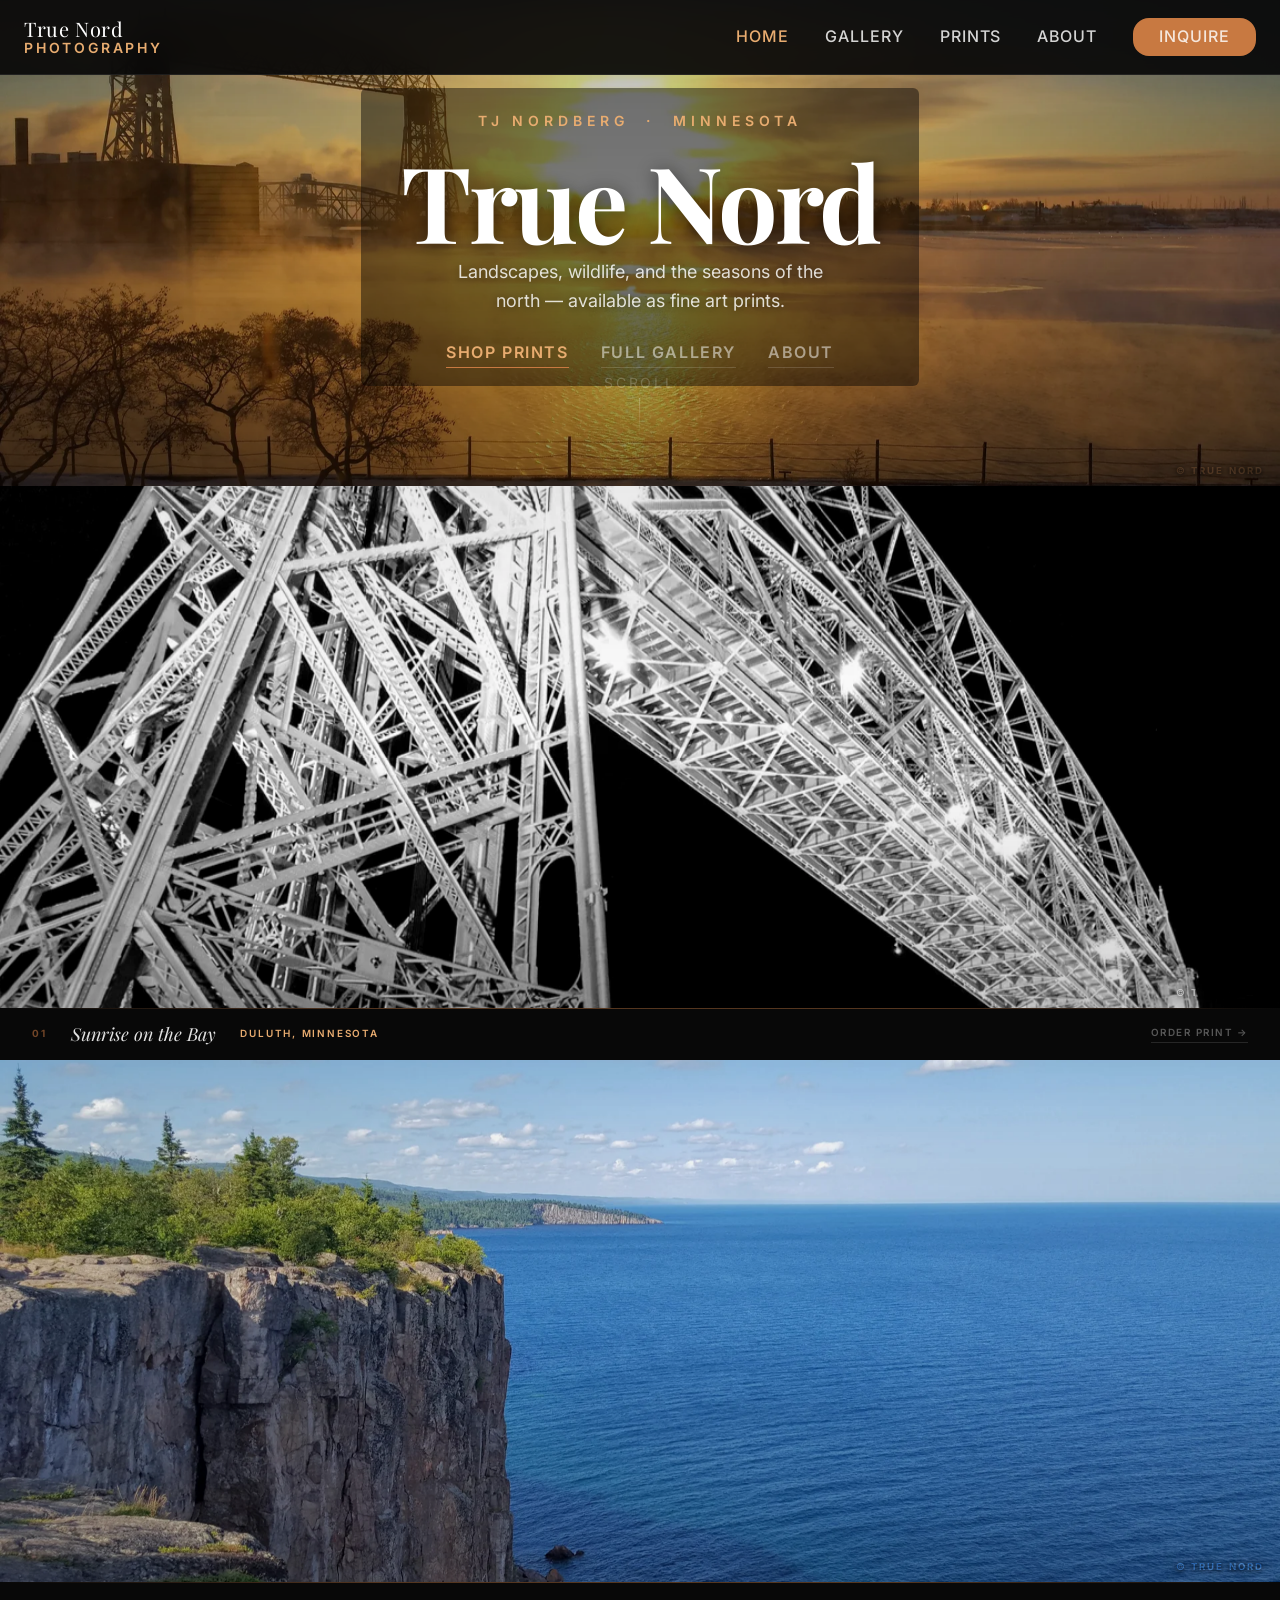
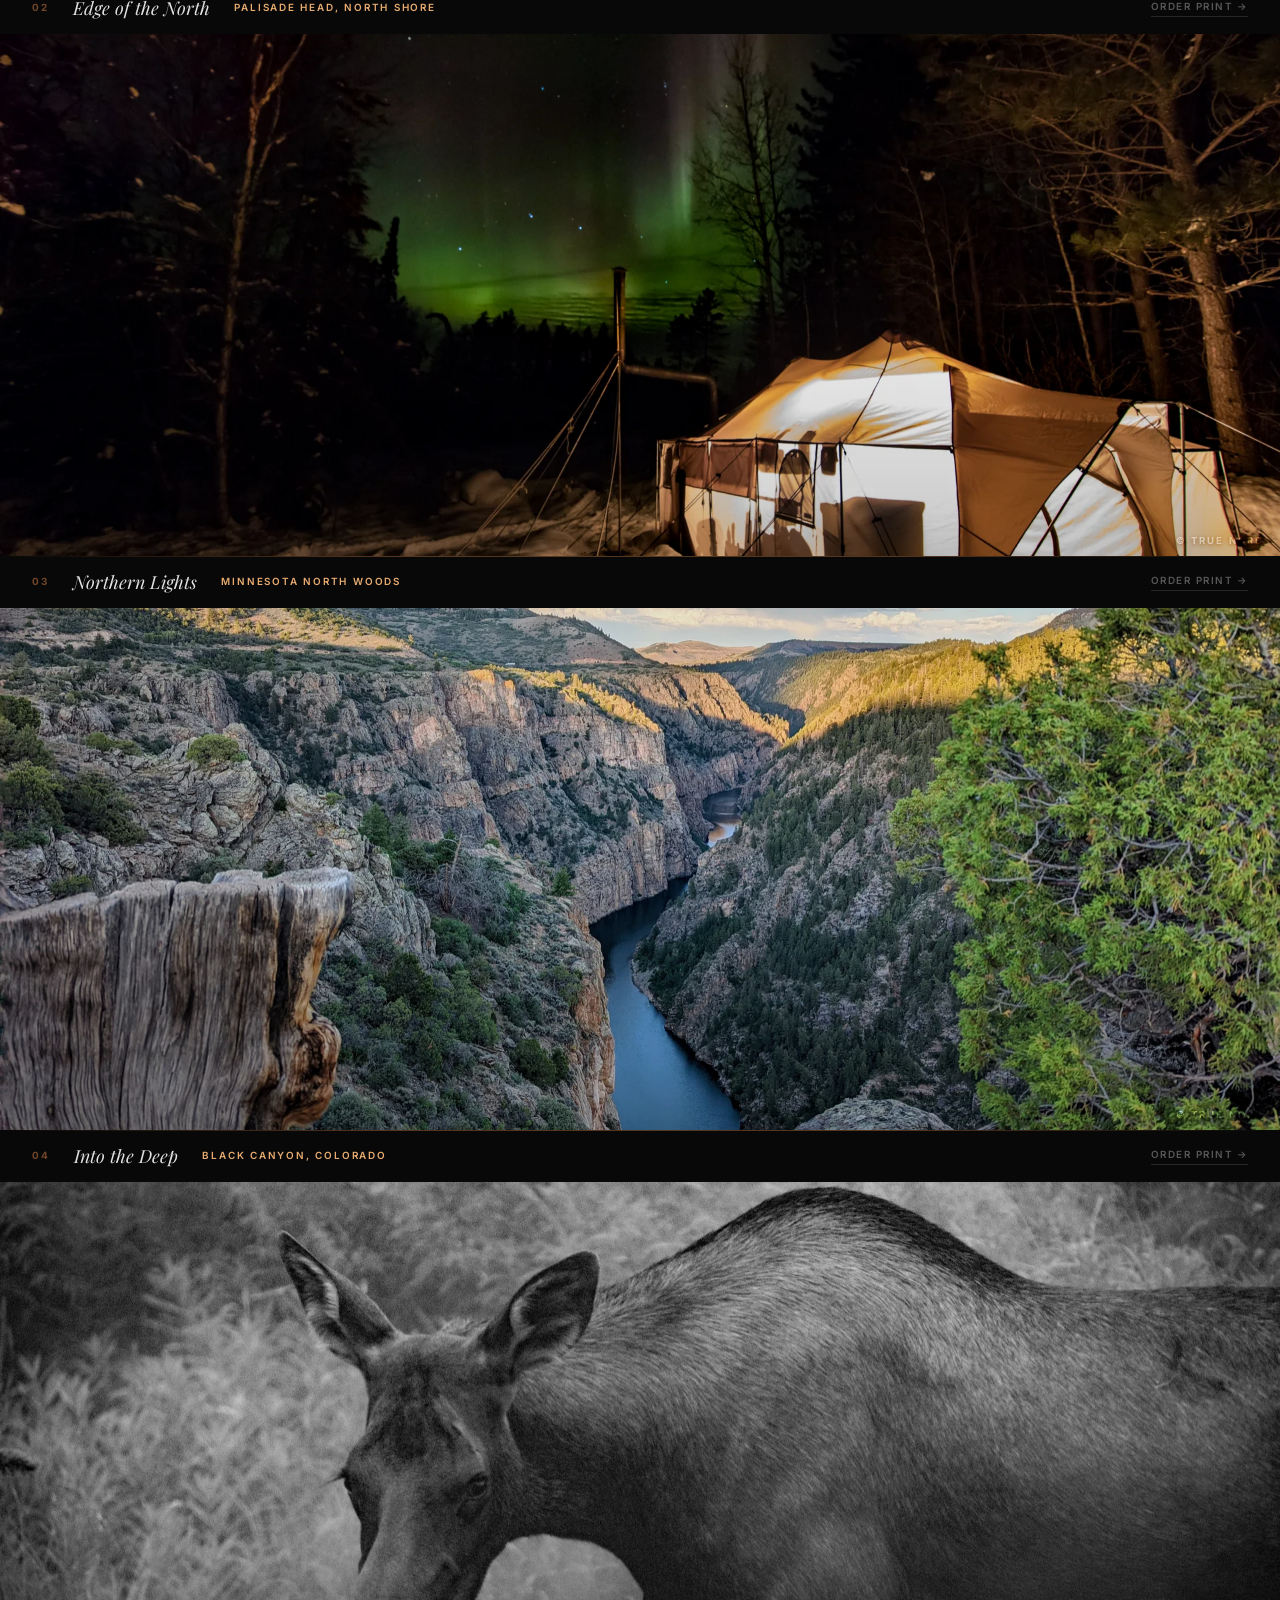
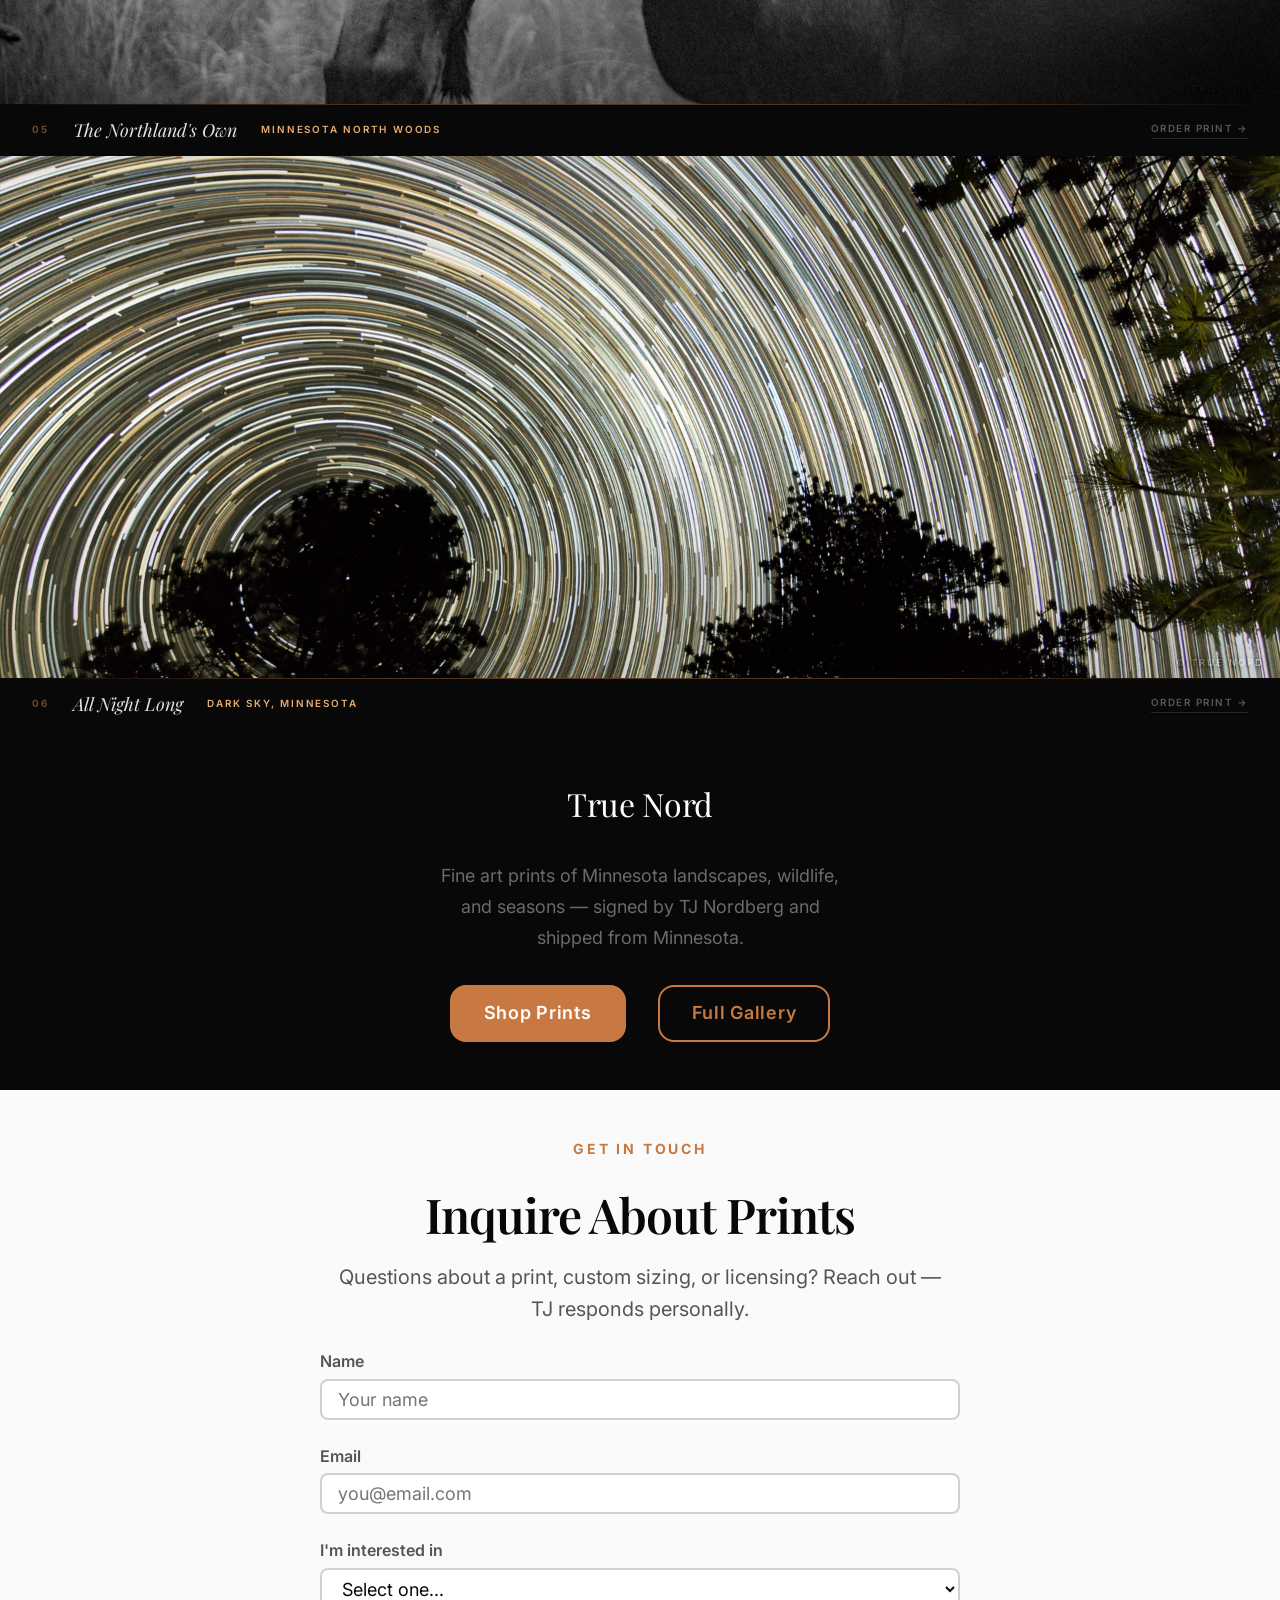
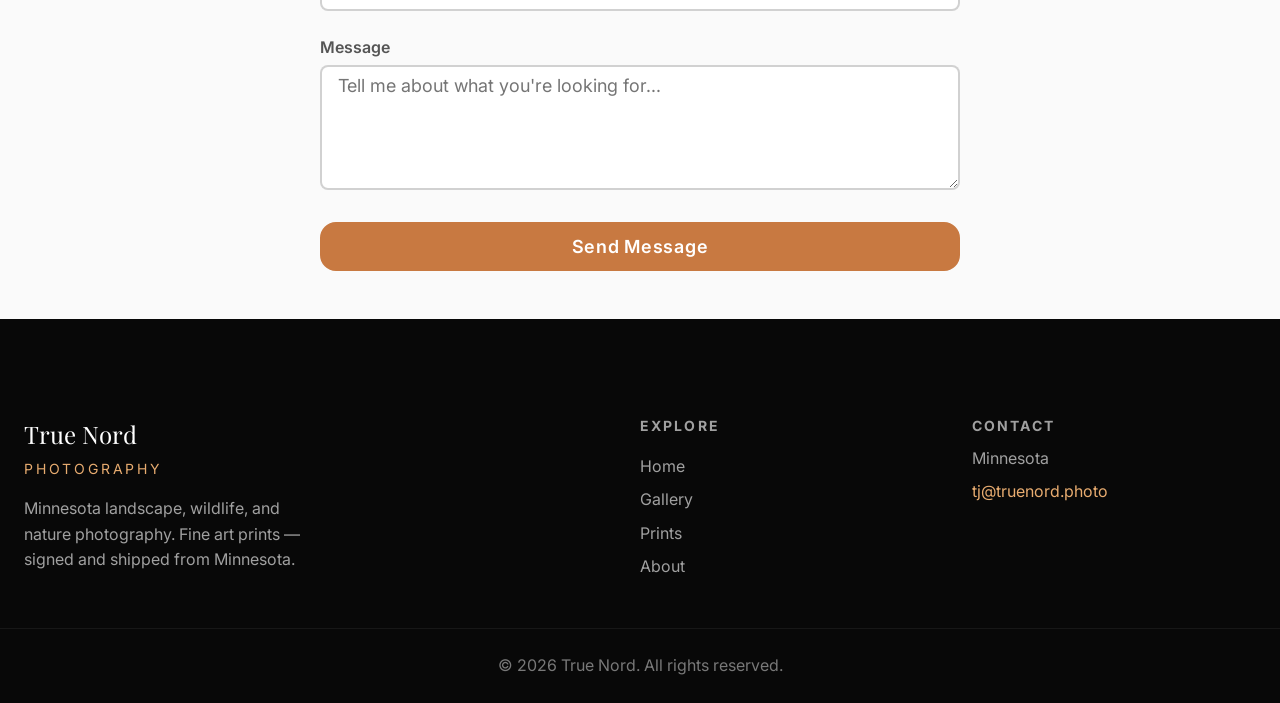
==== commit 630dd376: "feat: security hardening, favicon, and social cleanup - Remove Twitter meta tags and sameAs from all" ====
--- a/index.html
+++ b/index.html
@@ -14,11 +14,7 @@
   <meta property="og:url"         content="https://truenord.photo/">
   <meta property="og:type"        content="website">
 
-  <meta name="twitter:card"        content="summary_large_image">
-  <meta name="twitter:title"       content="True Nord | Minnesota Fine Art Photography & Prints">
-  <meta name="twitter:description" content="Minnesota landscape, wildlife, and nature photography by TJ Nordberg.">
-  <meta name="twitter:image"       content="https://truenord.photo/assets/og-image.jpg">
-
+  <link rel="icon" href="favicon.svg" type="image/svg+xml">
   <link rel="preload" href="styles.css" as="style">
   <link rel="stylesheet" href="styles.css">
 
@@ -306,7 +302,7 @@
     "url": "https://truenord.photo",
     "image": "https://truenord.photo/assets/portrait.webp",
     "description": "Minnesota-based fine art landscape and wildlife photographer. True Nord Photography.",
-    "sameAs": []
+    "url": "https://truenord.photo"
   }
   </script>
 </head>
--- a/styles.css
+++ b/styles.css
@@ -925,3 +925,56 @@
   background: rgba(30,30,30,0.88);
   color: var(--white);
 }
+
+/* ── IMAGE PROTECTION ────────────────────────────────── */
+img {
+  -webkit-user-drag: none;
+  user-drag: none;
+  -webkit-user-select: none;
+  user-select: none;
+}
+
+/* ── WATERMARK ───────────────────────────────────────── */
+.lb-img-wrap {
+  position: relative;
+  display: inline-flex;
+  line-height: 0;
+}
+.lightbox-watermark {
+  position: absolute;
+  bottom: var(--space-sm);
+  right: var(--space-md);
+  font-family: var(--font-main);
+  font-size: 0.6rem;
+  font-weight: 700;
+  letter-spacing: 0.22em;
+  text-transform: uppercase;
+  color: rgba(255,255,255,0.52);
+  text-shadow: 0 1px 4px rgba(0,0,0,0.9), 0 0 16px rgba(0,0,0,0.6);
+  pointer-events: none;
+  user-select: none;
+  -webkit-user-select: none;
+  z-index: 10;
+}
+.photo-section::before,
+.gallery-item::before,
+.feat-item::before,
+.print-card-img::before,
+.landing-intro::before {
+  content: '© True Nord';
+  position: absolute;
+  bottom: var(--space-sm);
+  right: var(--space-md);
+  font-family: var(--font-main);
+  font-size: 0.6rem;
+  font-weight: 700;
+  letter-spacing: 0.22em;
+  text-transform: uppercase;
+  color: rgba(255,255,255,0.52);
+  mix-blend-mode: overlay;
+  text-shadow: 0 1px 4px rgba(0,0,0,0.9), 0 0 16px rgba(0,0,0,0.6);
+  z-index: 10;
+  pointer-events: none;
+  user-select: none;
+  -webkit-user-select: none;
+}
--- a/styles.css
+++ b/styles.css
@@ -925,3 +925,56 @@
   background: rgba(30,30,30,0.88);
   color: var(--white);
 }
+
+/* ── IMAGE PROTECTION ────────────────────────────────── */
+img {
+  -webkit-user-drag: none;
+  user-drag: none;
+  -webkit-user-select: none;
+  user-select: none;
+}
+
+/* ── WATERMARK ───────────────────────────────────────── */
+.lb-img-wrap {
+  position: relative;
+  display: inline-flex;
+  line-height: 0;
+}
+.lightbox-watermark {
+  position: absolute;
+  bottom: var(--space-sm);
+  right: var(--space-md);
+  font-family: var(--font-main);
+  font-size: 0.6rem;
+  font-weight: 700;
+  letter-spacing: 0.22em;
+  text-transform: uppercase;
+  color: rgba(255,255,255,0.52);
+  text-shadow: 0 1px 4px rgba(0,0,0,0.9), 0 0 16px rgba(0,0,0,0.6);
+  pointer-events: none;
+  user-select: none;
+  -webkit-user-select: none;
+  z-index: 10;
+}
+.photo-section::before,
+.gallery-item::before,
+.feat-item::before,
+.print-card-img::before,
+.landing-intro::before {
+  content: '© True Nord';
+  position: absolute;
+  bottom: var(--space-sm);
+  right: var(--space-md);
+  font-family: var(--font-main);
+  font-size: 0.6rem;
+  font-weight: 700;
+  letter-spacing: 0.22em;
+  text-transform: uppercase;
+  color: rgba(255,255,255,0.52);
+  mix-blend-mode: overlay;
+  text-shadow: 0 1px 4px rgba(0,0,0,0.9), 0 0 16px rgba(0,0,0,0.6);
+  z-index: 10;
+  pointer-events: none;
+  user-select: none;
+  -webkit-user-select: none;
+}
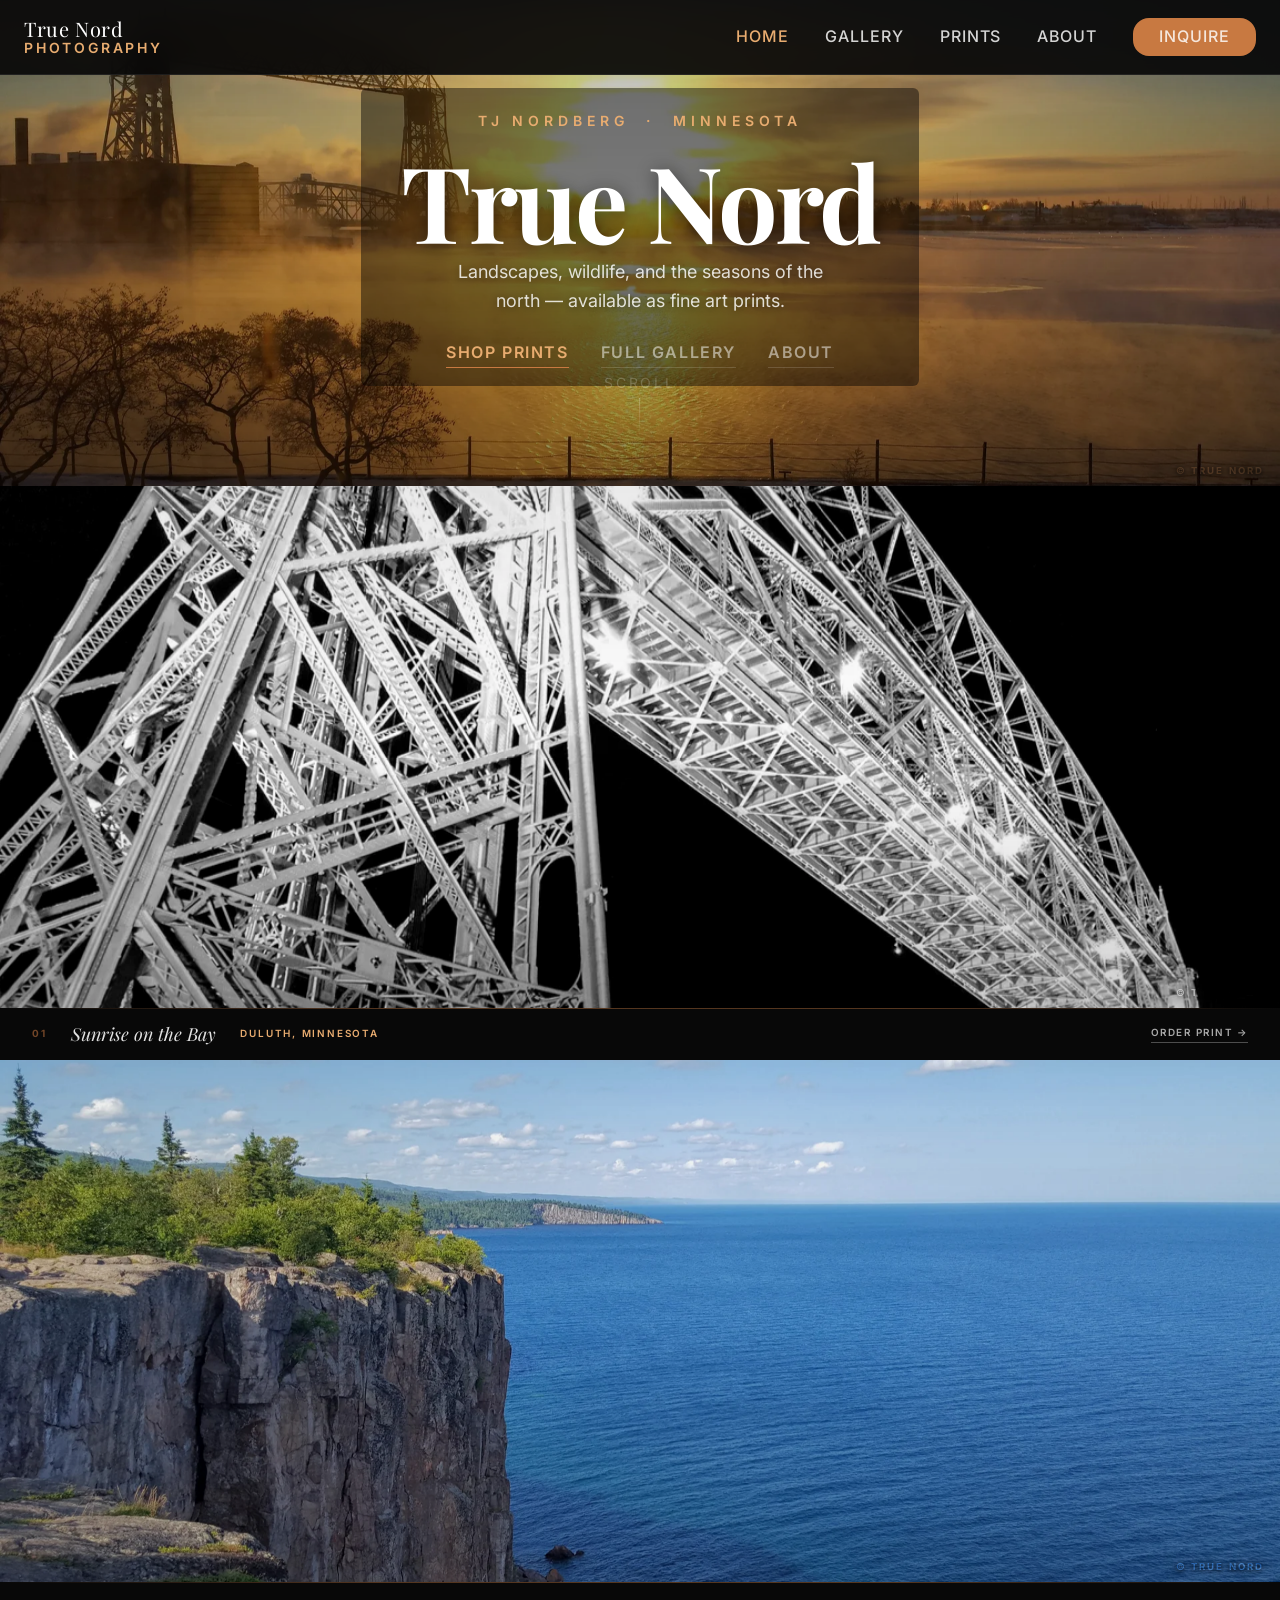
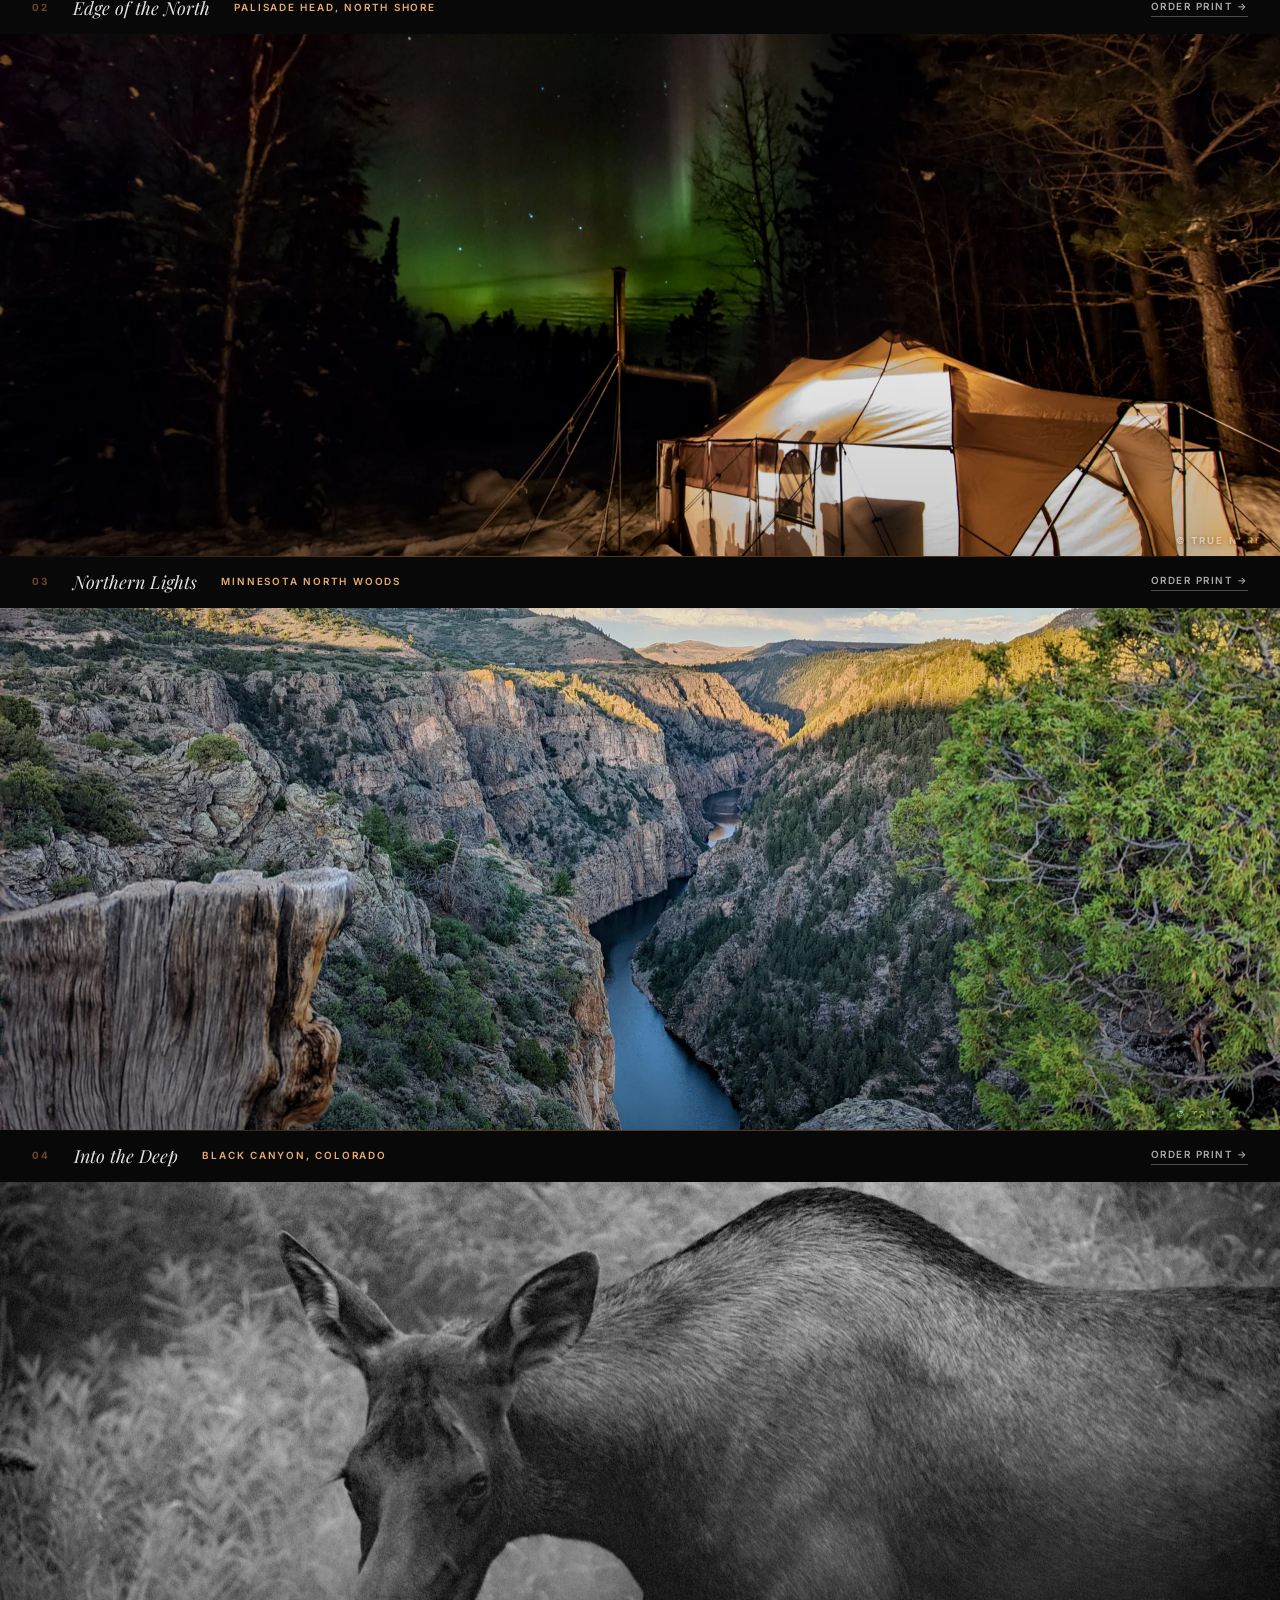
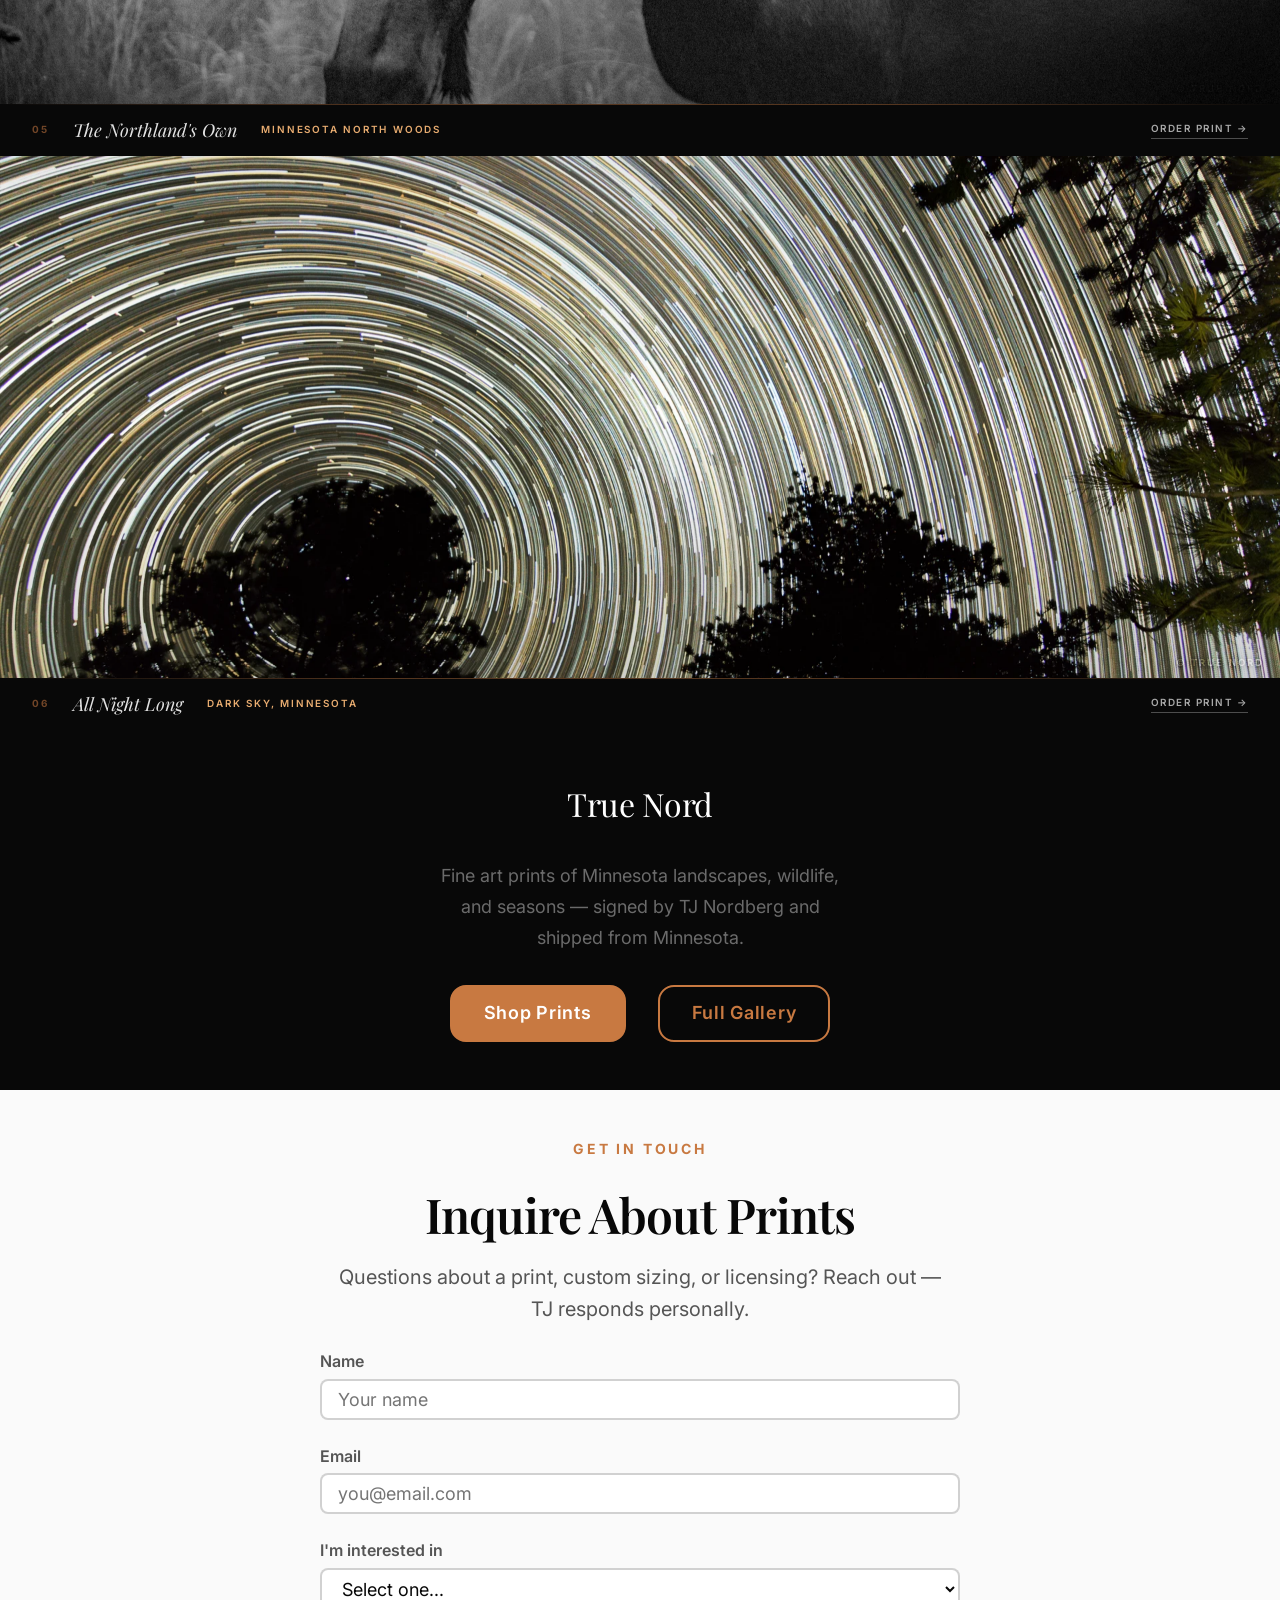
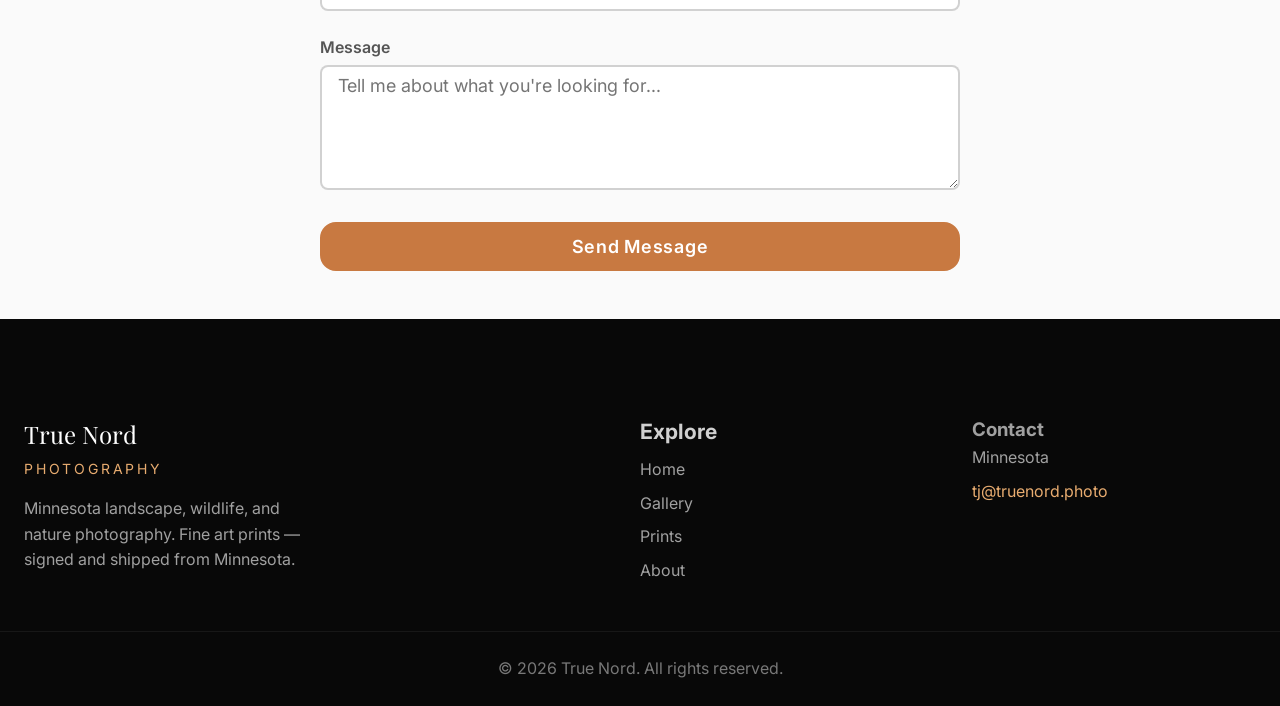
==== commit 138e3c4f: "fix: resolve all 4 Lighthouse accessibility failures - Remove aria-hidden from feat-sep divs (contai" ====
--- a/index.html
+++ b/index.html
@@ -239,9 +239,9 @@
       font-size: 0.62rem;
       letter-spacing: 0.15em;
       text-transform: uppercase;
-      color: rgba(255,255,255,0.32);
+      color: rgba(255,255,255,0.65);
       font-weight: 600;
-      border-bottom: 1px solid rgba(255,255,255,0.12);
+      border-bottom: 1px solid rgba(255,255,255,0.28);
       padding-bottom: 1px;
       transition: color 0.22s, border-color 0.22s;
     }
@@ -313,7 +313,7 @@
   <!-- NAVIGATION -->
   <header class="navbar" role="banner">
     <div class="navbar-inner">
-      <a href="index.html" class="navbar-brand" aria-label="True Nord — Home">
+      <a href="index.html" class="navbar-brand" aria-label="True Nord Photography — Home">
         <div class="navbar-wordmark">
           True Nord
           <span>Photography</span>
@@ -358,7 +358,7 @@
     <div class="photo-section" role="img" aria-label="Duluth Aerial Lift Bridge at night, black and white">
       <img class="img-reveal__blur" src="[data-uri]" alt="" aria-hidden="true" style="position:absolute;inset:0;width:100%;height:100%;object-fit:cover;filter:blur(12px);transform:scale(1.08);transition:opacity 0.4s ease;"><img class="photo-section__img img-reveal__main" src="assets/images/gallery/mn-duluth-bridge-night-bw.webp" srcset="assets/images/thumbs/mn-duluth-bridge-night-bw-thumb.webp 600w, assets/images/gallery/mn-duluth-bridge-night-bw.webp 1200w" sizes="100vw" alt="Duluth Aerial Lift Bridge at night, black and white long exposure" loading="eager">
     </div>
-    <div class="feat-sep" aria-hidden="true">
+    <div class="feat-sep">
       <div class="feat-sep__left">
         <span class="feat-sep__num">01</span>
         <span class="feat-sep__title">Sunrise on the Bay</span>
@@ -371,7 +371,7 @@
     <div class="photo-section" role="img" aria-label="Lake Superior cliff at Palisade Head">
       <img class="img-reveal__blur" src="[data-uri]" alt="" aria-hidden="true" style="position:absolute;inset:0;width:100%;height:100%;object-fit:cover;filter:blur(12px);transform:scale(1.08);transition:opacity 0.4s ease;"><img class="photo-section__img img-reveal__main" src="assets/images/featured/feat-02-lake-superior-cliff.webp" srcset="assets/images/gallery/mn-lake-superior-cliff.webp 1200w, assets/images/featured/feat-02-lake-superior-cliff.webp 1920w" sizes="100vw" alt="Palisade Head cliff overlooking Lake Superior, North Shore Minnesota" loading="lazy">
     </div>
-    <div class="feat-sep" aria-hidden="true">
+    <div class="feat-sep">
       <div class="feat-sep__left">
         <span class="feat-sep__num">02</span>
         <span class="feat-sep__title">Edge of the North</span>
@@ -384,7 +384,7 @@
     <div class="photo-section" role="img" aria-label="Aurora borealis over winter camp">
       <img class="img-reveal__blur" src="[data-uri]" alt="" aria-hidden="true" style="position:absolute;inset:0;width:100%;height:100%;object-fit:cover;filter:blur(12px);transform:scale(1.08);transition:opacity 0.4s ease;"><img class="photo-section__img img-reveal__main" src="assets/images/featured/feat-03-aurora-winter-camp.webp" srcset="assets/images/gallery/ns-aurora-winter-camp.webp 1200w, assets/images/featured/feat-03-aurora-winter-camp.webp 1920w" sizes="100vw" alt="Northern lights aurora borealis glowing green over a lit canvas tent in winter forest" loading="lazy">
     </div>
-    <div class="feat-sep" aria-hidden="true">
+    <div class="feat-sep">
       <div class="feat-sep__left">
         <span class="feat-sep__num">03</span>
         <span class="feat-sep__title">Northern Lights</span>
@@ -397,7 +397,7 @@
     <div class="photo-section" role="img" aria-label="Black Canyon of the Gunnison at sunset">
       <img class="img-reveal__blur" src="[data-uri]" alt="" aria-hidden="true" style="position:absolute;inset:0;width:100%;height:100%;object-fit:cover;filter:blur(12px);transform:scale(1.08);transition:opacity 0.4s ease;"><img class="photo-section__img img-reveal__main" src="assets/images/featured/feat-04-black-canyon-sunset.webp" srcset="assets/images/gallery/mt-black-canyon-sunset.webp 1200w, assets/images/featured/feat-04-black-canyon-sunset.webp 1920w" sizes="100vw" alt="Black Canyon of the Gunnison deep canyon with river at golden hour sunset" loading="lazy">
     </div>
-    <div class="feat-sep" aria-hidden="true">
+    <div class="feat-sep">
       <div class="feat-sep__left">
         <span class="feat-sep__num">04</span>
         <span class="feat-sep__title">Into the Deep</span>
@@ -410,7 +410,7 @@
     <div class="photo-section" role="img" aria-label="Moose portrait in black and white">
       <img class="img-reveal__blur" src="[data-uri]" alt="" aria-hidden="true" style="position:absolute;inset:0;width:100%;height:100%;object-fit:cover;filter:blur(12px);transform:scale(1.08);transition:opacity 0.4s ease;"><img class="photo-section__img img-reveal__main" src="assets/images/featured/feat-05-moose-portrait-bw.webp" srcset="assets/images/gallery/wl-moose-portrait-bw.webp 1200w, assets/images/featured/feat-05-moose-portrait-bw.webp 1920w" sizes="100vw" alt="Moose close portrait in black and white, North Woods Minnesota" loading="lazy">
     </div>
-    <div class="feat-sep" aria-hidden="true">
+    <div class="feat-sep">
       <div class="feat-sep__left">
         <span class="feat-sep__num">05</span>
         <span class="feat-sep__title">The Northland's Own</span>
@@ -423,7 +423,7 @@
     <div class="photo-section" role="img" aria-label="Circular star trails above silhouetted pine trees">
       <img class="img-reveal__blur" src="[data-uri]" alt="" aria-hidden="true" style="position:absolute;inset:0;width:100%;height:100%;object-fit:cover;filter:blur(12px);transform:scale(1.08);transition:opacity 0.4s ease;"><img class="photo-section__img img-reveal__main" src="assets/images/featured/feat-06-star-trails-circular.webp" srcset="assets/images/gallery/ns-star-trails-circular.webp 1200w, assets/images/featured/feat-06-star-trails-circular.webp 1920w" sizes="100vw" alt="Circular star trails rotating around Polaris above silhouetted pine forest" loading="lazy">
     </div>
-    <div class="feat-sep" aria-hidden="true">
+    <div class="feat-sep">
       <div class="feat-sep__left">
         <span class="feat-sep__num">06</span>
         <span class="feat-sep__title">All Night Long</span>
@@ -499,14 +499,14 @@
         <p>Minnesota landscape, wildlife, and nature photography. Fine art prints — signed and shipped from Minnesota.</p>
       </div>
       <nav class="footer-nav" aria-label="Footer navigation">
-        <h4>Explore</h4>
+        <h3>Explore</h3>
         <a href="index.html">Home</a>
         <a href="gallery.html">Gallery</a>
         <a href="prints.html">Prints</a>
         <a href="about.html">About</a>
       </nav>
       <div class="footer-contact">
-        <h4>Contact</h4>
+        <h3>Contact</h3>
         <p>Minnesota</p>
         <p><a href="mailto:tj@truenord.photo">tj@truenord.photo</a></p>
       </div>
--- a/styles.css
+++ b/styles.css
@@ -416,7 +416,7 @@
 }
 .gallery-item:hover img { transform: scale(1.04); }
 .gallery-item:hover::after { background: rgba(0,0,0,0.18); }
-.gallery-item--hidden { display: none; }
+.gallery-item--hidden { display: none; opacity: 0; }
 
 /* Zoom icon on hover */
 .gallery-zoom-icon {
@@ -926,6 +926,45 @@
   color: var(--white);
 }
 
+/* ── GALLERY CAPTION — touch devices ─────────────────── */
+@media (hover: none) {
+  .gallery-item__caption {
+    position: absolute;
+    bottom: 0; left: 0; right: 0;
+    padding: var(--space-sm) var(--space-md);
+    background: linear-gradient(to top, rgba(0,0,0,0.72) 0%, transparent 100%);
+    color: rgba(255,255,255,0.88);
+    font-size: var(--text-xs);
+    letter-spacing: 0.04em;
+    line-height: 1.3;
+    z-index: 2;
+    pointer-events: none;
+  }
+}
+@media (hover: hover) {
+  .gallery-item__caption { display: none; }
+}
+
+/* ── GALLERY FILTER — no results ─────────────────────── */
+.gallery-no-results {
+  display: none;
+  text-align: center;
+  padding: var(--space-4xl) var(--space-lg);
+  color: var(--fg-secondary);
+  font-size: var(--text-lg);
+  width: 100%;
+}
+.gallery-no-results.visible { display: block; }
+
+/* ── GALLERY ITEM — filter transition ────────────────── */
+.gallery-item {
+  transition: opacity 0.3s ease;
+}
+.gallery-item--hidden {
+  opacity: 0;
+  pointer-events: none;
+}
+
 /* ── IMAGE PROTECTION ────────────────────────────────── */
 img {
   -webkit-user-drag: none;
--- a/styles.css
+++ b/styles.css
@@ -416,7 +416,7 @@
 }
 .gallery-item:hover img { transform: scale(1.04); }
 .gallery-item:hover::after { background: rgba(0,0,0,0.18); }
-.gallery-item--hidden { display: none; }
+.gallery-item--hidden { display: none; opacity: 0; }
 
 /* Zoom icon on hover */
 .gallery-zoom-icon {
@@ -926,6 +926,45 @@
   color: var(--white);
 }
 
+/* ── GALLERY CAPTION — touch devices ─────────────────── */
+@media (hover: none) {
+  .gallery-item__caption {
+    position: absolute;
+    bottom: 0; left: 0; right: 0;
+    padding: var(--space-sm) var(--space-md);
+    background: linear-gradient(to top, rgba(0,0,0,0.72) 0%, transparent 100%);
+    color: rgba(255,255,255,0.88);
+    font-size: var(--text-xs);
+    letter-spacing: 0.04em;
+    line-height: 1.3;
+    z-index: 2;
+    pointer-events: none;
+  }
+}
+@media (hover: hover) {
+  .gallery-item__caption { display: none; }
+}
+
+/* ── GALLERY FILTER — no results ─────────────────────── */
+.gallery-no-results {
+  display: none;
+  text-align: center;
+  padding: var(--space-4xl) var(--space-lg);
+  color: var(--fg-secondary);
+  font-size: var(--text-lg);
+  width: 100%;
+}
+.gallery-no-results.visible { display: block; }
+
+/* ── GALLERY ITEM — filter transition ────────────────── */
+.gallery-item {
+  transition: opacity 0.3s ease;
+}
+.gallery-item--hidden {
+  opacity: 0;
+  pointer-events: none;
+}
+
 /* ── IMAGE PROTECTION ────────────────────────────────── */
 img {
   -webkit-user-drag: none;
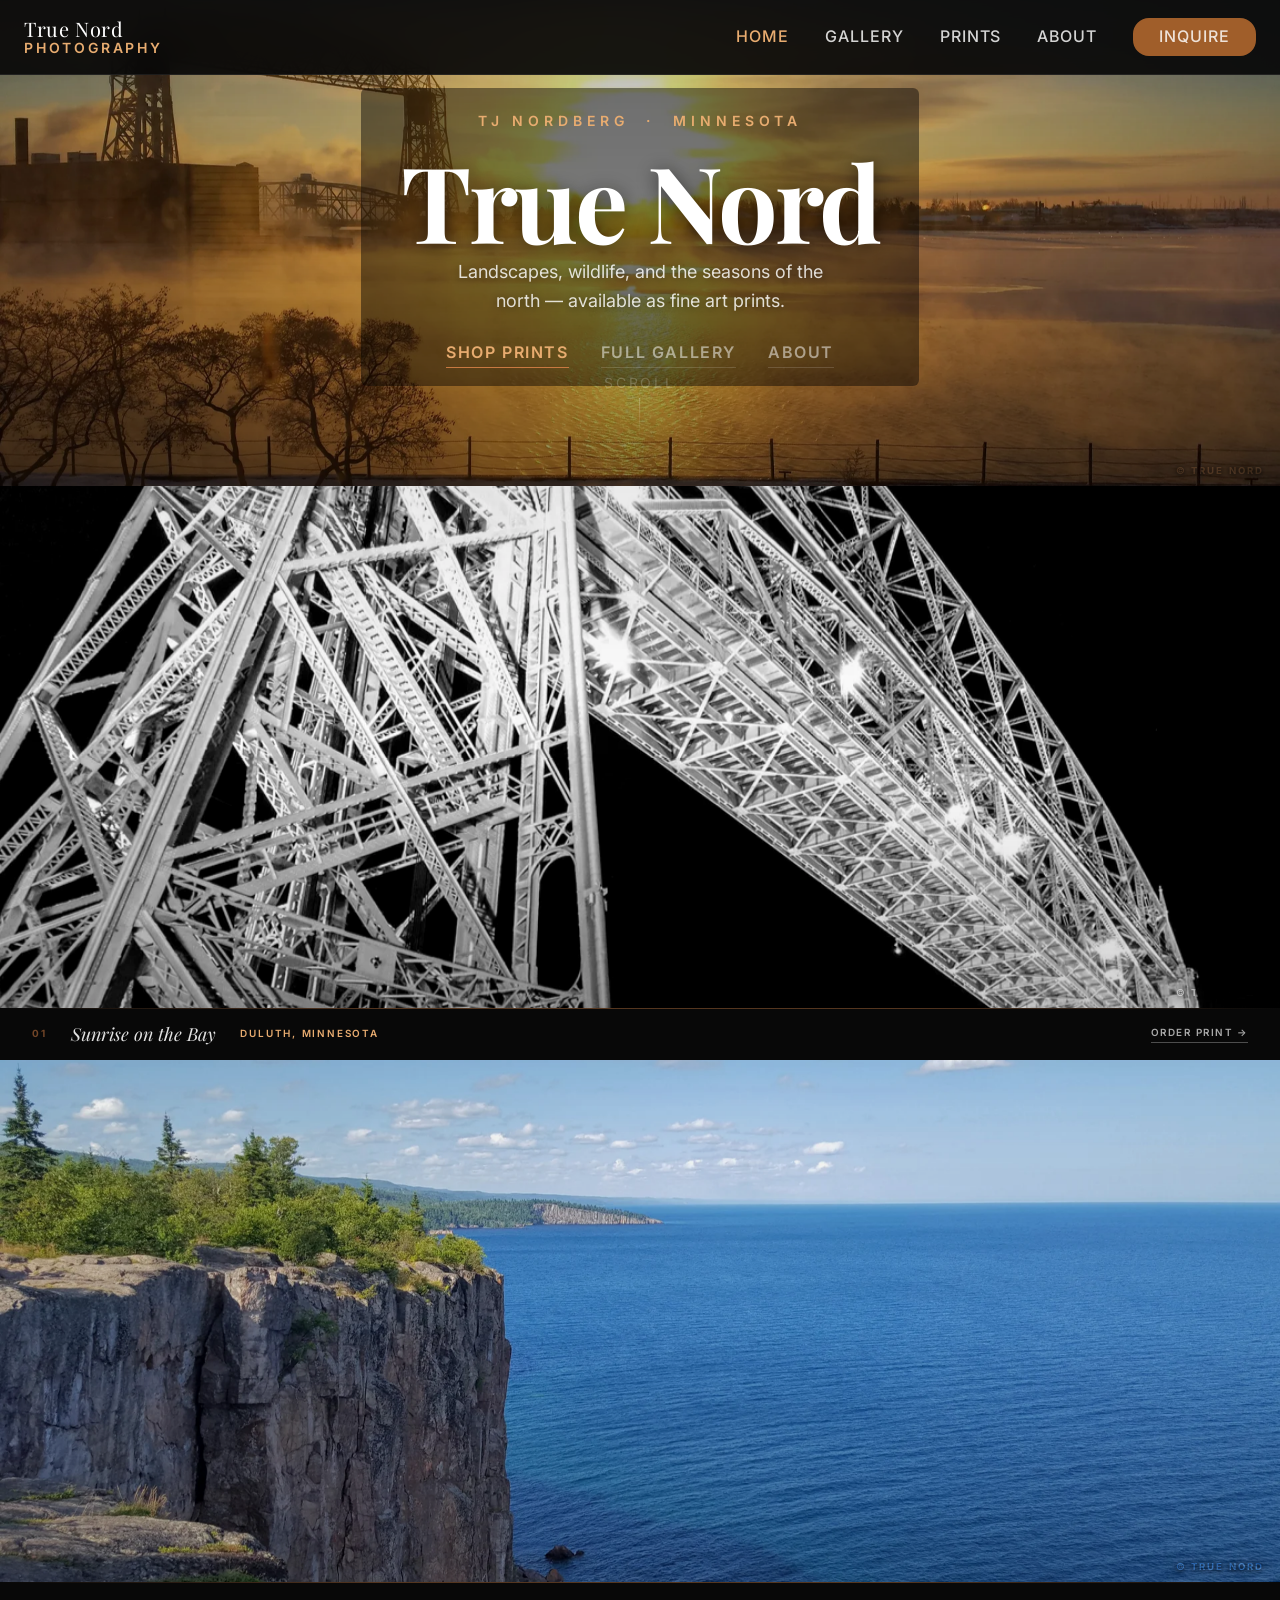
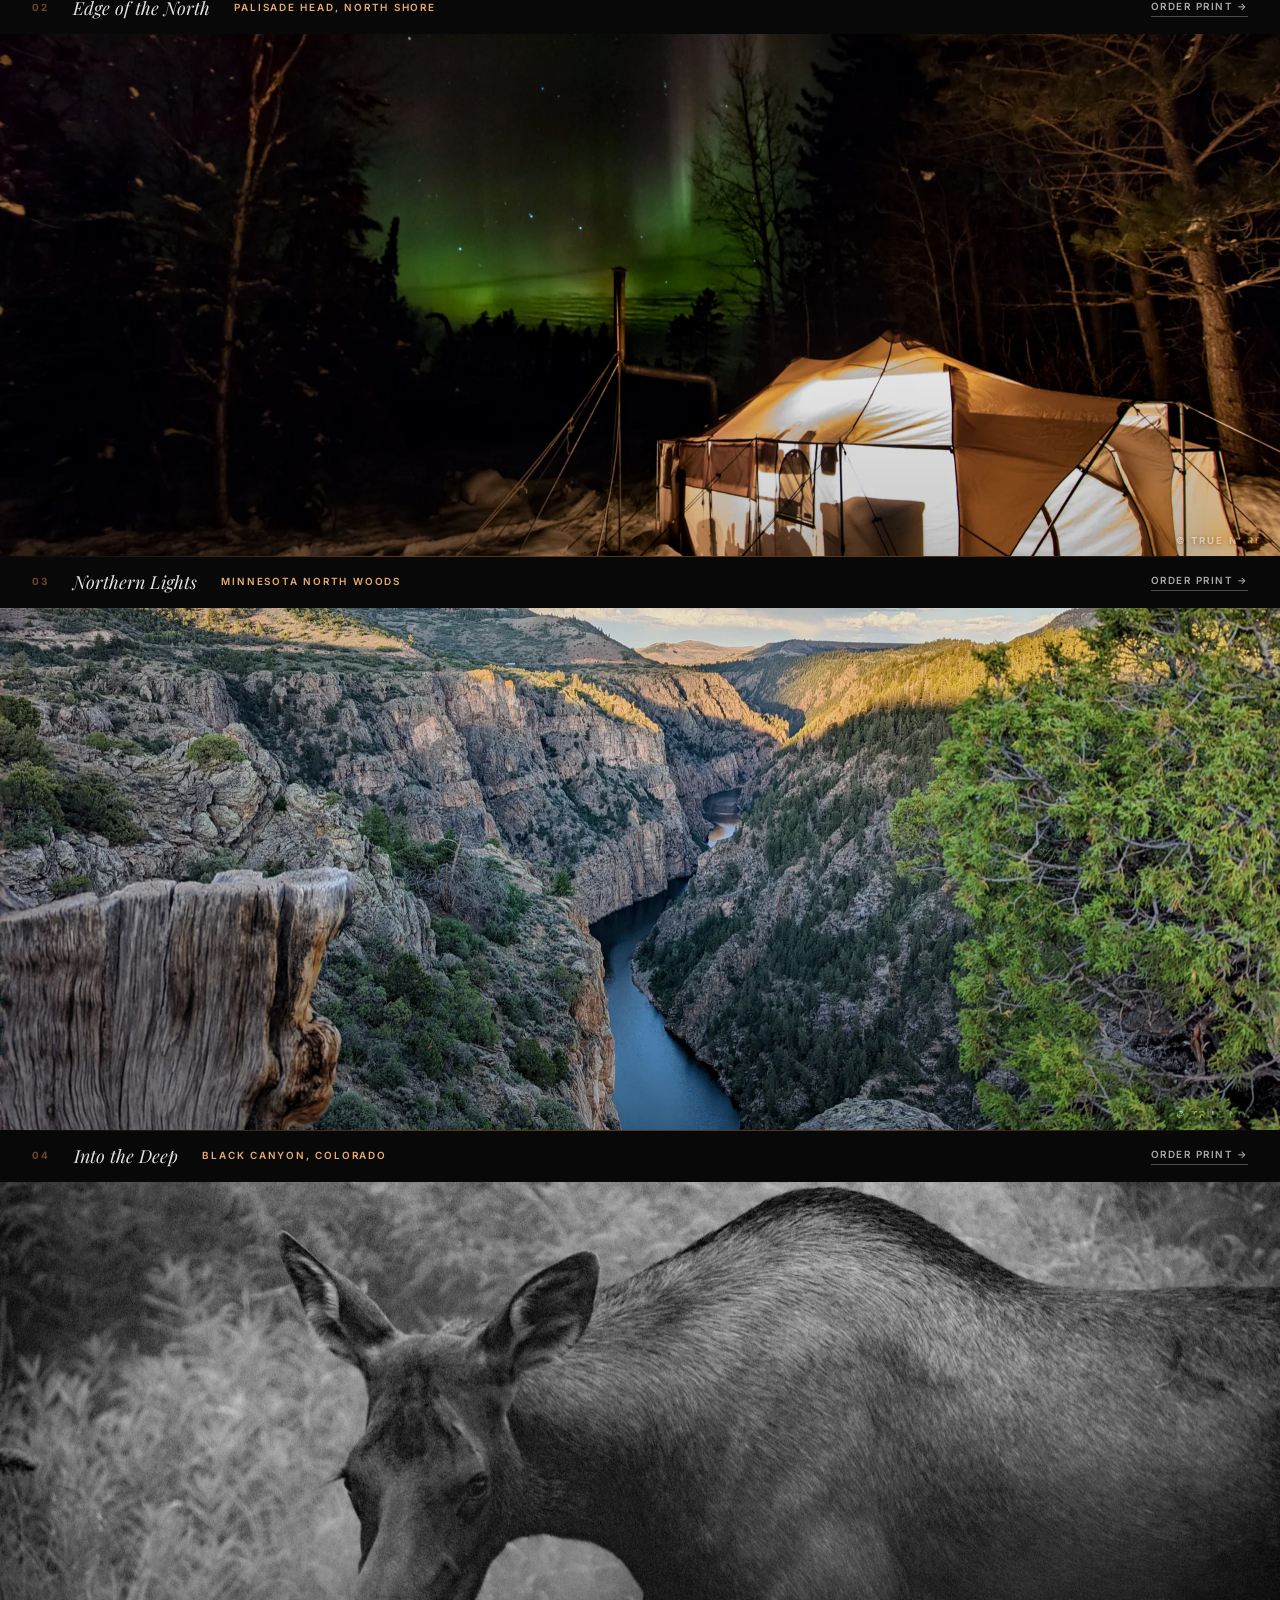
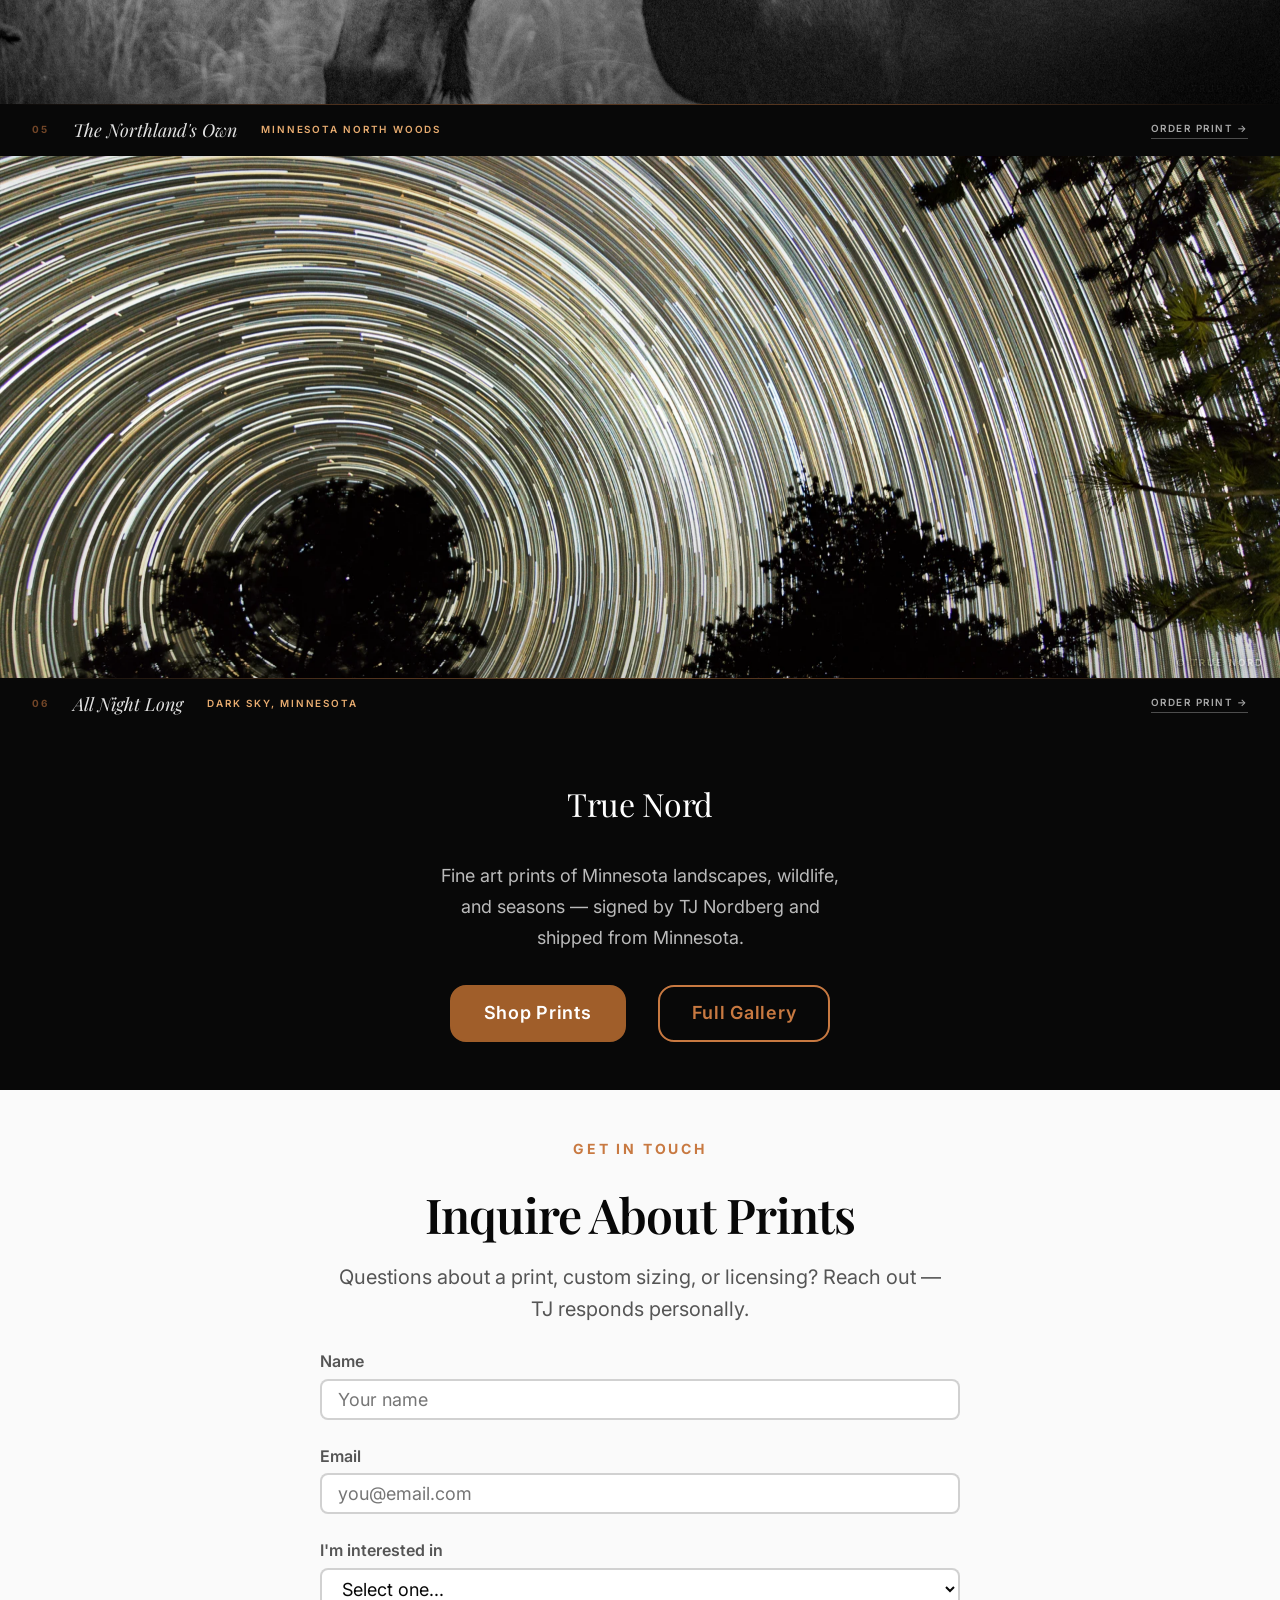
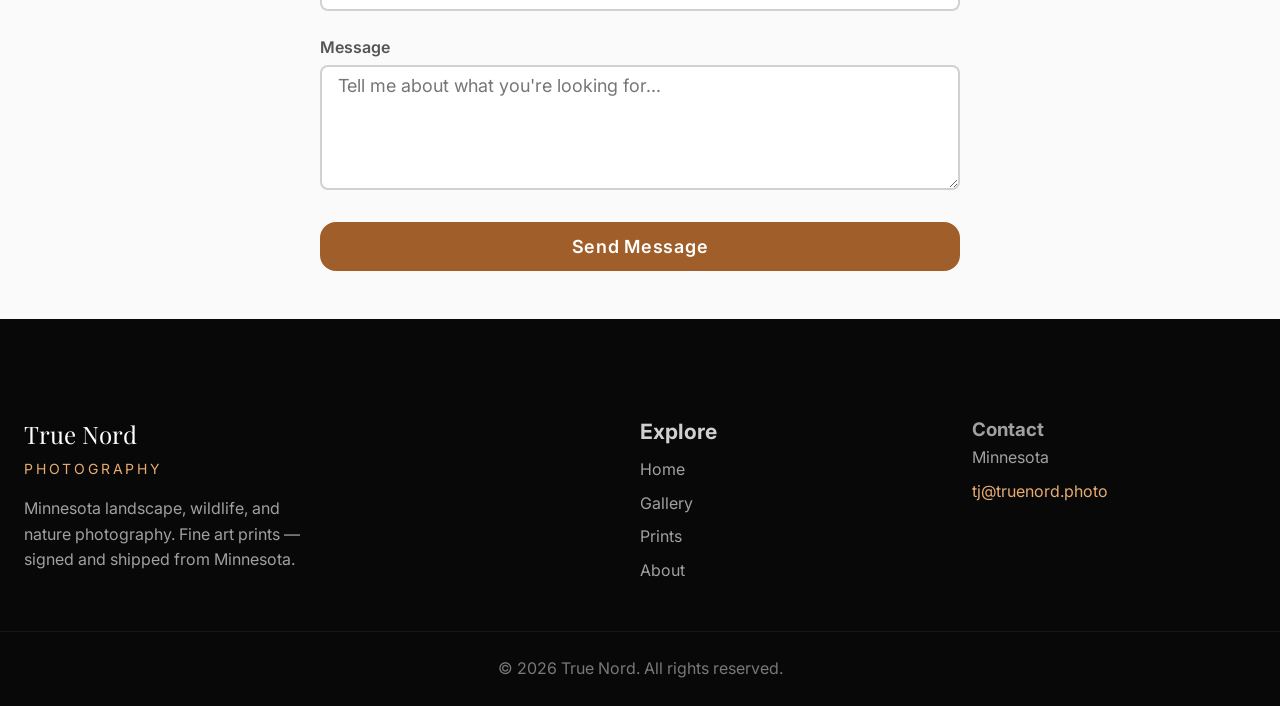
==== commit c120b5a7: "Fix all Lighthouse accessibility failures — score 100/100 - btn--primary: darken background to #9a56" ====
--- a/index.html
+++ b/index.html
@@ -280,7 +280,7 @@
       letter-spacing: -0.01em;
     }
     .landing-cta p {
-      color: rgba(255,255,255,0.4);
+      color: rgba(255,255,255,0.72);
       font-size: var(--text-base);
       max-width: 400px;
       line-height: 1.7;
--- a/styles.css
+++ b/styles.css
@@ -660,9 +660,9 @@
   cursor: pointer; transition: var(--transition); text-align: center;
   white-space: nowrap;
 }
-.btn--primary { background: var(--accent); color: #fff; border-color: var(--accent); }
+.btn--primary { background: var(--accent-dark); color: #fff; border-color: var(--accent-dark); }
 .btn--primary:hover {
-  background: var(--accent-dark); border-color: var(--accent-dark);
+  background: #7a4520; border-color: #7a4520;
   transform: translateY(-2px); box-shadow: var(--shadow-md);
 }
 .btn--outline { background: transparent; color: var(--accent); border-color: var(--accent); }
@@ -693,6 +693,15 @@
   box-shadow: 0 0 0 3px rgba(200,121,65,0.15);
 }
 textarea { resize: vertical; min-height: 120px; }
+::placeholder { color: #767676; opacity: 1; }
+@media (prefers-color-scheme: dark) {
+  input, textarea, select {
+    background: var(--black-800);
+    color: var(--chrome);
+    border-color: rgba(255,255,255,0.15);
+  }
+  ::placeholder { color: #a0a0a0; opacity: 1; }
+}
 .form-success-message {
   background: #f0fdf4; border: 1px solid #86efac;
   color: #166534; padding: var(--space-md);
--- a/styles.css
+++ b/styles.css
@@ -660,9 +660,9 @@
   cursor: pointer; transition: var(--transition); text-align: center;
   white-space: nowrap;
 }
-.btn--primary { background: var(--accent); color: #fff; border-color: var(--accent); }
+.btn--primary { background: var(--accent-dark); color: #fff; border-color: var(--accent-dark); }
 .btn--primary:hover {
-  background: var(--accent-dark); border-color: var(--accent-dark);
+  background: #7a4520; border-color: #7a4520;
   transform: translateY(-2px); box-shadow: var(--shadow-md);
 }
 .btn--outline { background: transparent; color: var(--accent); border-color: var(--accent); }
@@ -693,6 +693,15 @@
   box-shadow: 0 0 0 3px rgba(200,121,65,0.15);
 }
 textarea { resize: vertical; min-height: 120px; }
+::placeholder { color: #767676; opacity: 1; }
+@media (prefers-color-scheme: dark) {
+  input, textarea, select {
+    background: var(--black-800);
+    color: var(--chrome);
+    border-color: rgba(255,255,255,0.15);
+  }
+  ::placeholder { color: #a0a0a0; opacity: 1; }
+}
 .form-success-message {
   background: #f0fdf4; border: 1px solid #86efac;
   color: #166534; padding: var(--space-md);
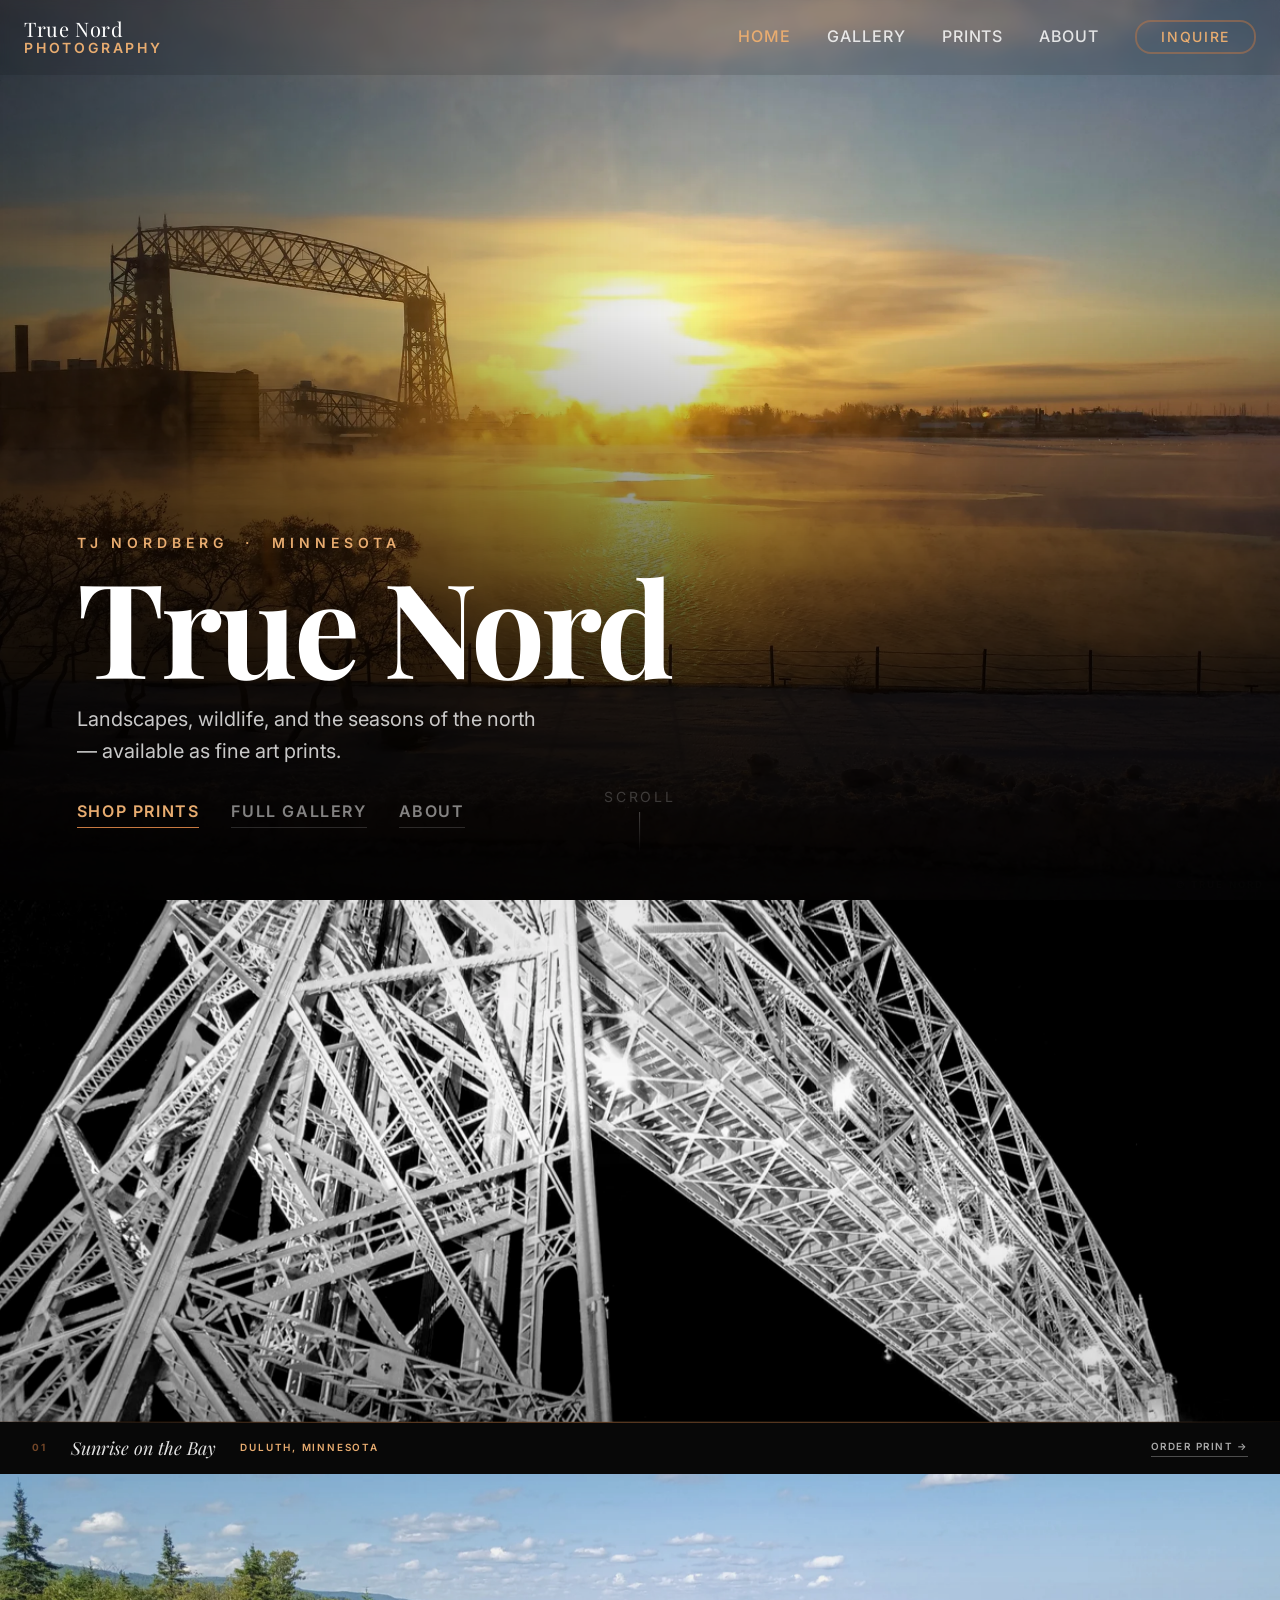
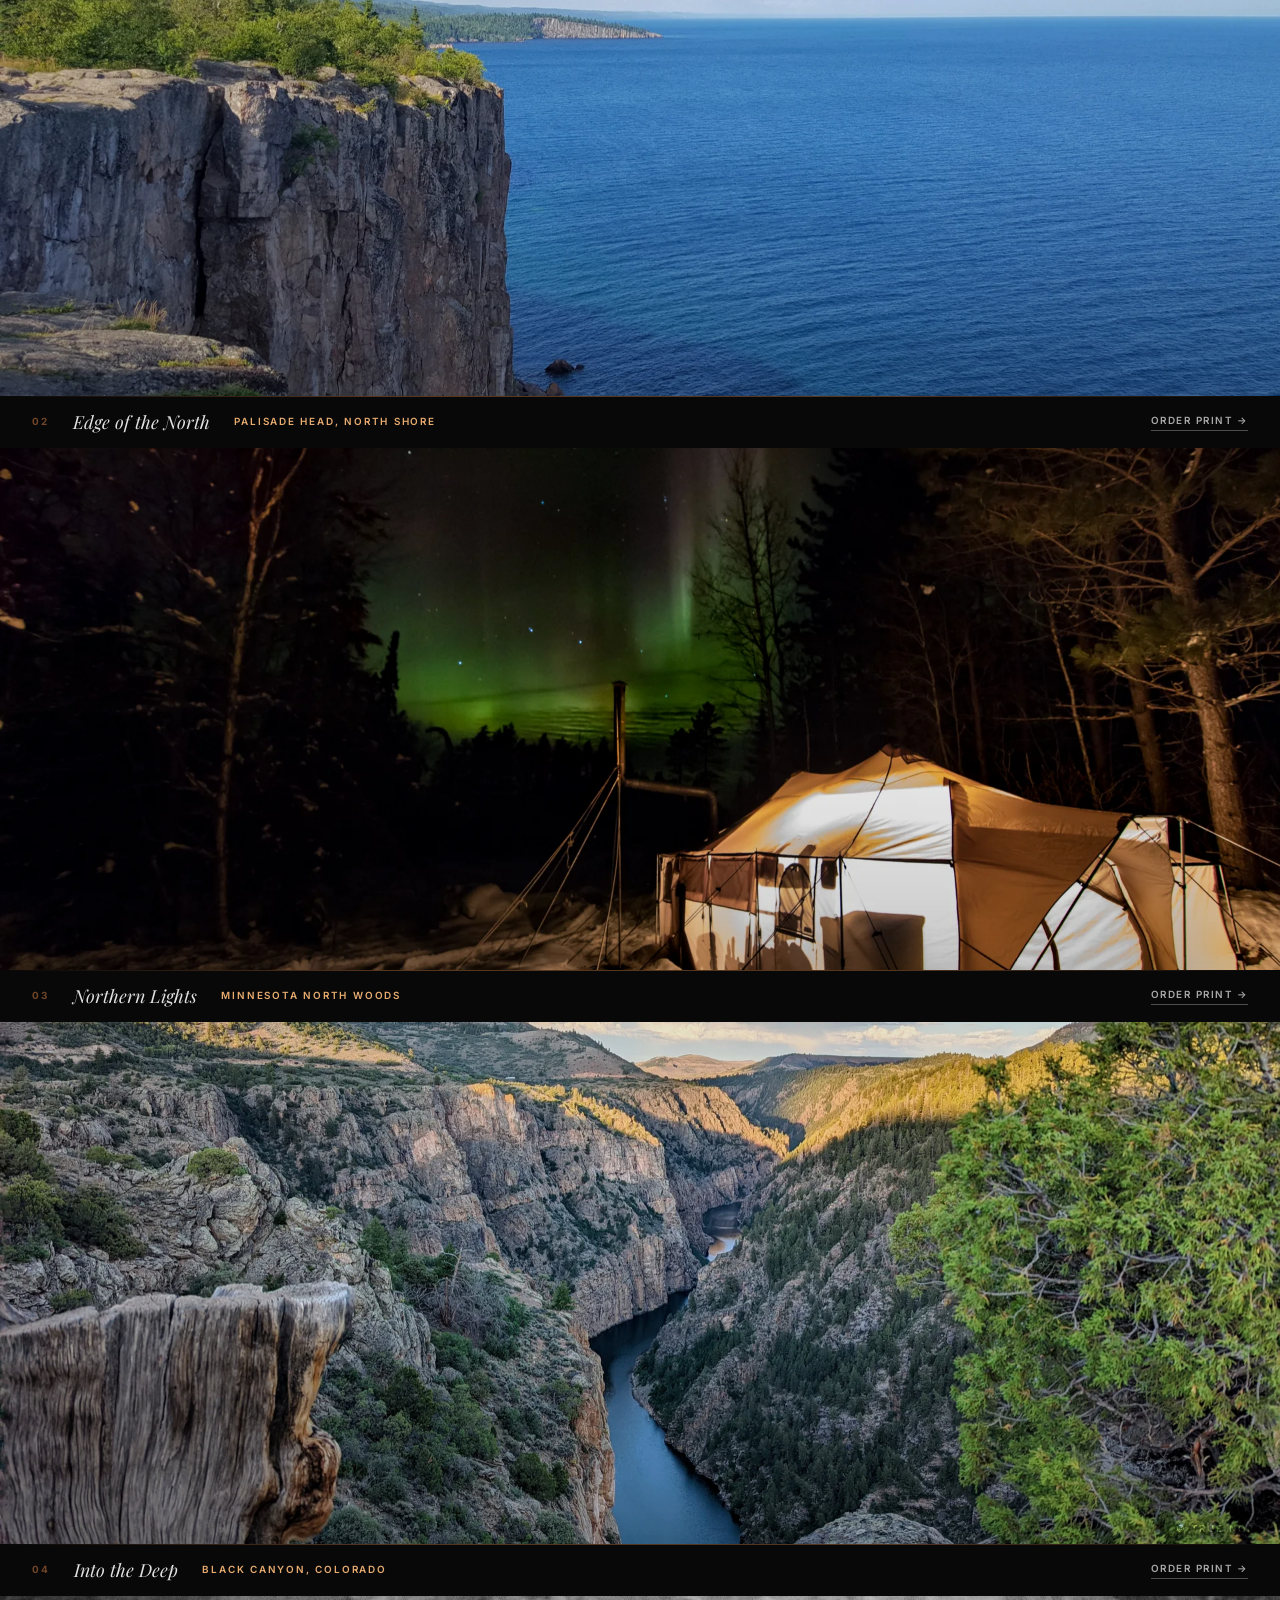
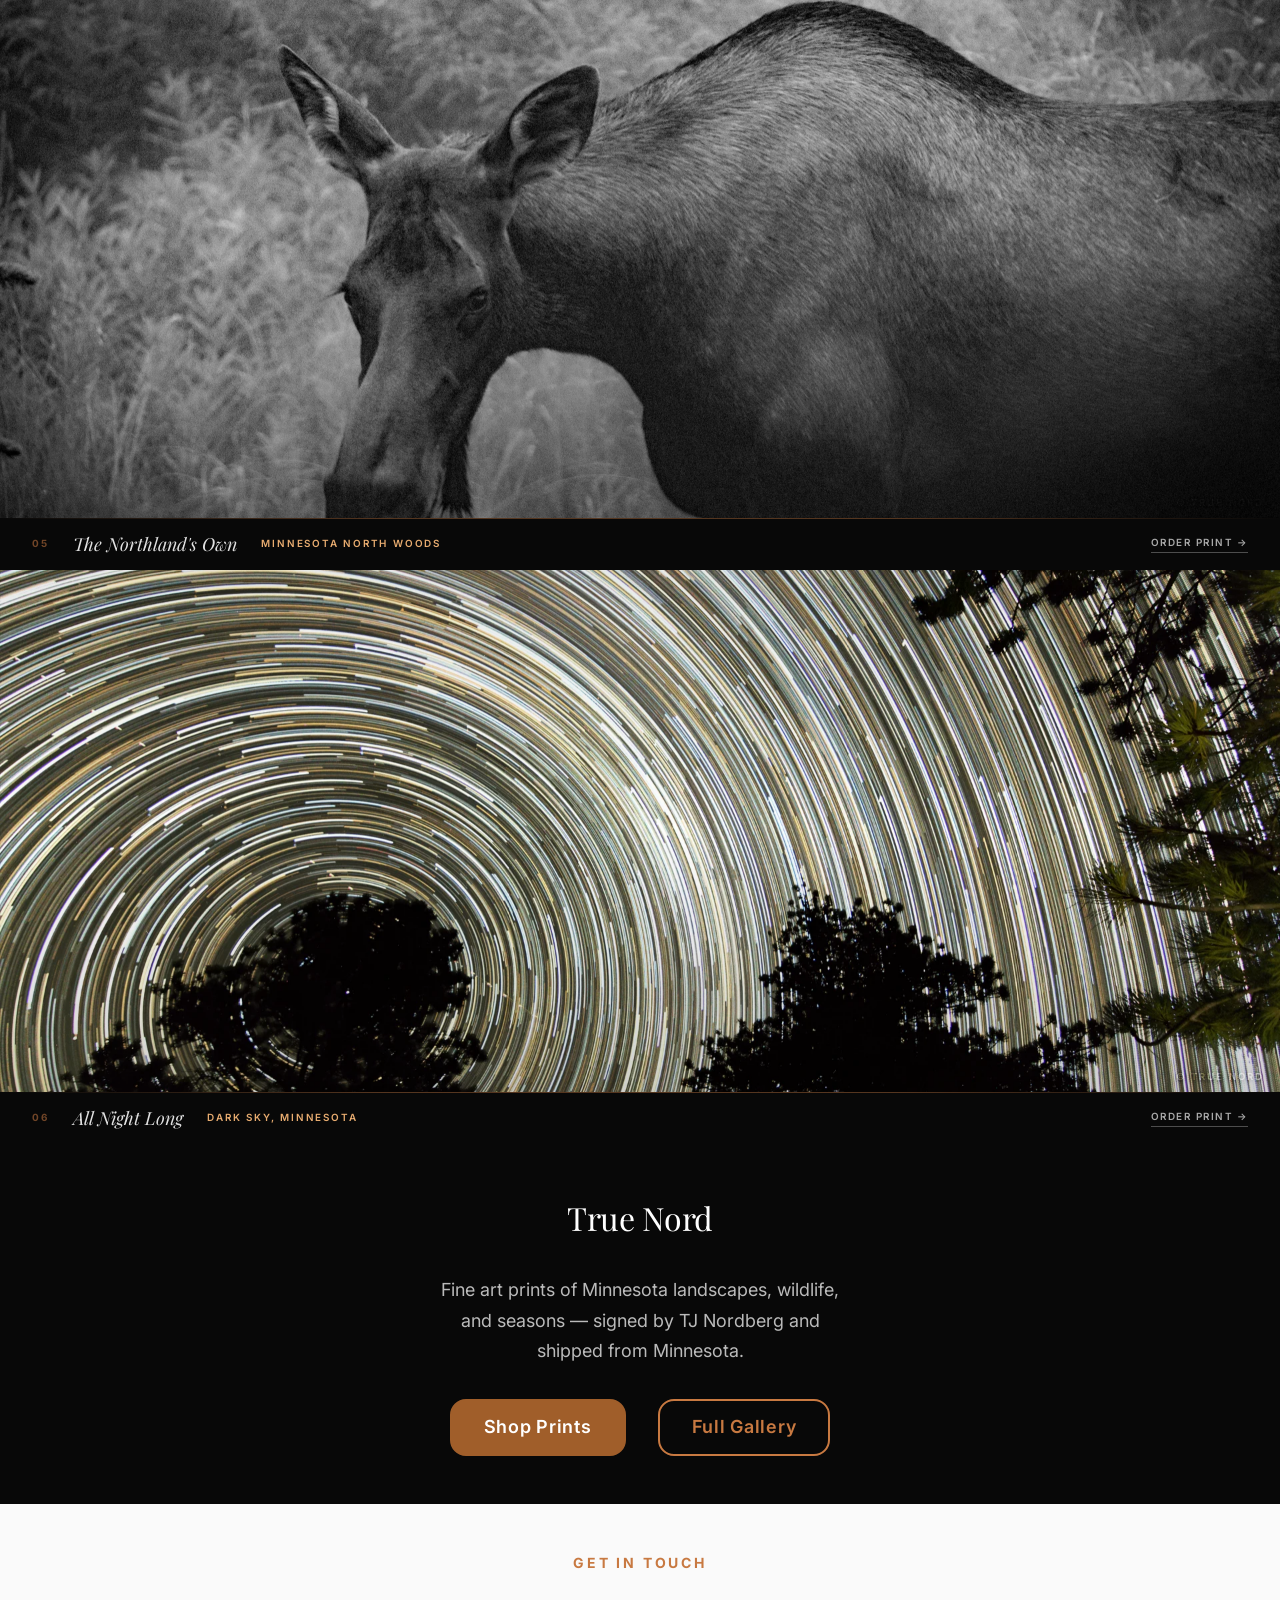
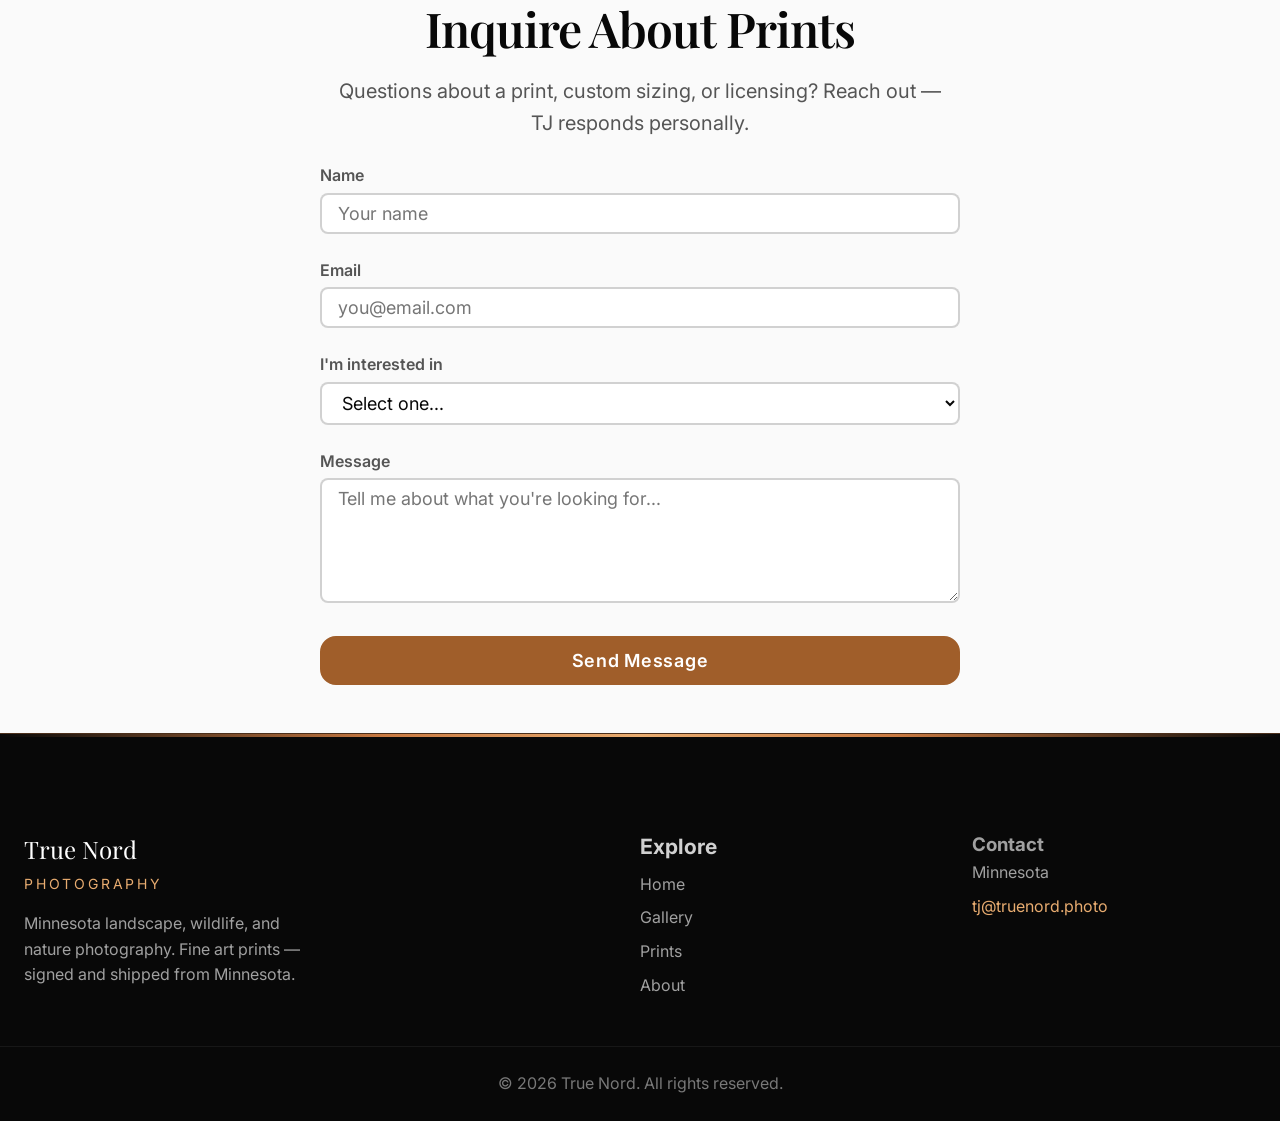
==== commit baf72d3d: "Style refresh — editorial photography aesthetic across all pages - Hero: remove frosted card box, te" ====
--- a/index.html
+++ b/index.html
@@ -31,14 +31,14 @@
   <style>
     /* ── LANDING PAGE SPECIFIC ───────────────────────── */
 
-    /* Intro block — photo hero with pan */
+    /* Intro block — full-bleed photo hero with pan */
     .landing-intro {
       display: flex;
       flex-direction: column;
-      align-items: center;
-      justify-content: center;
-      text-align: center;
-      padding: 88px var(--space-lg) 100px;
+      align-items: flex-start;
+      justify-content: flex-end;
+      min-height: 100vh;
+      padding: 0 clamp(var(--space-xl), 6vw, var(--space-4xl)) clamp(var(--space-2xl), 8vh, 100px);
       position: relative;
       overflow: hidden;
     }
@@ -56,29 +56,29 @@
       from { transform: scale(1.12) translateX(-3%); }
       to   { transform: scale(1.12) translateX(3%); }
     }
-    /* Soft global overlay — scrim handles text legibility */
+    /* Directional gradient — heavy bottom-left for text legibility */
     .landing-intro__overlay {
       position: absolute;
       inset: 0;
-      background: linear-gradient(to bottom,
-        rgba(0,0,0,0.28) 0%,
-        rgba(0,0,0,0.15) 45%,
-        rgba(0,0,0,0.45) 100%);
+      background:
+        linear-gradient(to bottom, rgba(0,0,0,0.0) 0%, rgba(0,0,0,0.0) 35%, rgba(0,0,0,0.72) 75%, rgba(0,0,0,0.88) 100%),
+        linear-gradient(to right, rgba(0,0,0,0.45) 0%, rgba(0,0,0,0.0) 60%);
       z-index: 1;
     }
-    /* Text scrim — frosted dark panel behind copy */
+    /* Text block — no box, sits directly on the photo */
     .landing-text-scrim {
       position: relative;
       z-index: 2;
-      background: rgba(0,0,0,0.44);
-      backdrop-filter: blur(0.5px);
-      -webkit-backdrop-filter: blur(0.5px);
-      border-radius: 6px;
-      padding: 22px 40px 18px;
+      background: none;
+      backdrop-filter: none;
+      -webkit-backdrop-filter: none;
+      border-radius: 0;
+      padding: 0;
       display: flex;
       flex-direction: column;
-      align-items: center;
-      text-align: center;
+      align-items: flex-start;
+      text-align: left;
+      max-width: 700px;
     }
     .landing-scroll-hint {
       position: absolute;
@@ -89,13 +89,13 @@
     }
     .landing-brand {
       font-family: var(--font-display);
-      font-size: clamp(3rem, 7vw + 1rem, 8rem);
+      font-size: clamp(4rem, 9vw + 1rem, 10rem);
       font-weight: 700;
       color: var(--white);
       letter-spacing: -0.03em;
-      line-height: 1;
-      margin-bottom: var(--space-xs);
-      text-shadow: 0 2px 20px rgba(0,0,0,0.55);
+      line-height: 0.95;
+      margin-bottom: var(--space-md);
+      text-shadow: 0 2px 40px rgba(0,0,0,0.35);
     }
     .landing-sub {
       font-size: var(--text-xs);
@@ -103,15 +103,16 @@
       letter-spacing: 0.35em;
       text-transform: uppercase;
       color: var(--accent-light);
-      margin-bottom: var(--space-md);
+      margin-bottom: var(--space-sm);
+      order: -1;
     }
     .landing-tagline {
-      font-size: var(--text-base);
-      color: rgba(255,255,255,0.82);
-      max-width: 380px;
+      font-size: var(--text-lg);
+      color: rgba(255,255,255,0.78);
+      max-width: 480px;
       line-height: 1.6;
-      margin-bottom: var(--space-lg);
-      text-shadow: 0 1px 8px rgba(0,0,0,0.5);
+      margin-bottom: var(--space-xl);
+      text-shadow: 0 1px 12px rgba(0,0,0,0.5);
     }
     .landing-links {
       display: flex;
--- a/styles.css
+++ b/styles.css
@@ -129,16 +129,20 @@
 /* ── NAVBAR ──────────────────────────────────────────── */
 .navbar {
   position: fixed; top: 0; left: 0; right: 0; z-index: 200;
-  background: rgba(8,8,8,0.92);
-  backdrop-filter: blur(var(--vivere-blur));
-  -webkit-backdrop-filter: blur(var(--vivere-blur));
-  border-bottom: 1px solid rgba(255,255,255,0.08);
-  transition: transform 0.35s ease, box-shadow 0.3s;
+  background: rgba(8,8,8,0.12);
+  backdrop-filter: blur(4px);
+  -webkit-backdrop-filter: blur(4px);
+  border-bottom: 1px solid transparent;
+  transition: transform 0.35s ease, background 0.4s ease, border-color 0.4s ease, box-shadow 0.3s;
 }
 .navbar--hidden {
   transform: translateY(-100%);
 }
-.navbar--scrolled { box-shadow: 0 4px 24px rgba(0,0,0,0.4); }
+.navbar--scrolled {
+  background: rgba(8,8,8,0.96);
+  border-bottom-color: rgba(255,255,255,0.08);
+  box-shadow: 0 4px 24px rgba(0,0,0,0.4);
+}
 .navbar-inner {
   display: flex; align-items: center; justify-content: space-between;
   padding: var(--space-md) var(--space-lg);
@@ -372,21 +376,28 @@
 
 /* ── MASONRY GALLERY ─────────────────────────────────── */
 .gallery-filter {
-  display: flex; gap: var(--space-sm); flex-wrap: wrap;
-  justify-content: center; margin-bottom: var(--space-2xl);
+  display: flex; gap: 0; flex-wrap: wrap;
+  justify-content: center; margin-bottom: var(--space-xl);
+  border-bottom: 1px solid rgba(255,255,255,0.1);
 }
 .filter-btn {
-  padding: var(--space-xs) var(--space-lg);
-  border: 2px solid var(--border-strong);
-  border-radius: 99px;
+  padding: var(--space-sm) var(--space-lg);
+  border: none;
+  border-bottom: 2px solid transparent;
+  border-radius: 0;
   background: transparent;
-  font-size: var(--text-sm); font-weight: 600;
-  color: var(--fg-secondary);
-  transition: var(--transition);
-}
-.filter-btn:hover { border-color: var(--accent); color: var(--accent); }
+  font-family: var(--font-display);
+  font-style: italic;
+  font-size: var(--text-base);
+  font-weight: 400;
+  color: rgba(255,255,255,0.38);
+  transition: color 0.22s, border-color 0.22s;
+  margin-bottom: -1px;
+}
+.filter-btn:hover { color: rgba(255,255,255,0.78); border-color: rgba(255,255,255,0.25); }
 .filter-btn.active {
-  background: var(--accent); border-color: var(--accent); color: #fff;
+  background: transparent; border-color: var(--accent);
+  color: var(--white); font-style: normal; font-weight: 600;
 }
 .gallery-masonry {
   columns: 1; column-gap: 3px;
@@ -493,11 +504,10 @@
 /* ── PRINT SHOP ──────────────────────────────────────── */
 .print-grid {
   display: grid;
-  grid-template-columns: 1fr;
+  grid-template-columns: repeat(auto-fit, minmax(min(300px, 100%), 380px));
   gap: var(--space-xl);
-}
-@media (min-width: 640px) { .print-grid { grid-template-columns: repeat(2, 1fr); } }
-@media (min-width: 1024px) { .print-grid { grid-template-columns: repeat(3, 1fr); } }
+  justify-content: center;
+}
 
 .print-card {
   background: var(--glass-bg);
@@ -669,6 +679,20 @@
 .btn--outline:hover { background: var(--accent); color: #fff; }
 .btn--full { width: 100%; }
 .btn--sm { padding: var(--space-xs) var(--space-lg); font-size: var(--text-sm); }
+/* Nav CTA — editorial ghost style, not SaaS orange pill */
+.navbar-mobile .btn--primary {
+  background: transparent;
+  color: var(--accent-light);
+  border-color: rgba(200,121,65,0.45);
+  letter-spacing: 0.12em;
+  font-size: var(--text-xs);
+}
+.navbar-mobile .btn--primary:hover {
+  background: rgba(200,121,65,0.12);
+  border-color: var(--accent-light);
+  transform: none;
+  box-shadow: none;
+}
 .btn--dark {
   background: var(--black-900); color: #fff; border-color: var(--black-900);
 }
@@ -769,7 +793,19 @@
 .split-row .scroll-slide-right { transition-delay: 0.1s; }
 
 /* ── FOOTER ──────────────────────────────────────────── */
-.site-footer { background: var(--black-950); color: var(--silver-light); }
+.site-footer {
+  background: var(--black-950);
+  color: var(--silver-light);
+  border-top: 1px solid rgba(200,121,65,0.35);
+  position: relative;
+}
+.site-footer::before {
+  content: '';
+  position: absolute;
+  top: 0; left: 0; right: 0;
+  height: 3px;
+  background: linear-gradient(to right, transparent, var(--accent) 30%, var(--accent-light) 50%, var(--accent) 70%, transparent);
+}
 .footer-inner {
   max-width: 1280px; margin: 0 auto;
   padding: var(--space-4xl) var(--space-lg) var(--space-2xl);
--- a/styles.css
+++ b/styles.css
@@ -129,16 +129,20 @@
 /* ── NAVBAR ──────────────────────────────────────────── */
 .navbar {
   position: fixed; top: 0; left: 0; right: 0; z-index: 200;
-  background: rgba(8,8,8,0.92);
-  backdrop-filter: blur(var(--vivere-blur));
-  -webkit-backdrop-filter: blur(var(--vivere-blur));
-  border-bottom: 1px solid rgba(255,255,255,0.08);
-  transition: transform 0.35s ease, box-shadow 0.3s;
+  background: rgba(8,8,8,0.12);
+  backdrop-filter: blur(4px);
+  -webkit-backdrop-filter: blur(4px);
+  border-bottom: 1px solid transparent;
+  transition: transform 0.35s ease, background 0.4s ease, border-color 0.4s ease, box-shadow 0.3s;
 }
 .navbar--hidden {
   transform: translateY(-100%);
 }
-.navbar--scrolled { box-shadow: 0 4px 24px rgba(0,0,0,0.4); }
+.navbar--scrolled {
+  background: rgba(8,8,8,0.96);
+  border-bottom-color: rgba(255,255,255,0.08);
+  box-shadow: 0 4px 24px rgba(0,0,0,0.4);
+}
 .navbar-inner {
   display: flex; align-items: center; justify-content: space-between;
   padding: var(--space-md) var(--space-lg);
@@ -372,21 +376,28 @@
 
 /* ── MASONRY GALLERY ─────────────────────────────────── */
 .gallery-filter {
-  display: flex; gap: var(--space-sm); flex-wrap: wrap;
-  justify-content: center; margin-bottom: var(--space-2xl);
+  display: flex; gap: 0; flex-wrap: wrap;
+  justify-content: center; margin-bottom: var(--space-xl);
+  border-bottom: 1px solid rgba(255,255,255,0.1);
 }
 .filter-btn {
-  padding: var(--space-xs) var(--space-lg);
-  border: 2px solid var(--border-strong);
-  border-radius: 99px;
+  padding: var(--space-sm) var(--space-lg);
+  border: none;
+  border-bottom: 2px solid transparent;
+  border-radius: 0;
   background: transparent;
-  font-size: var(--text-sm); font-weight: 600;
-  color: var(--fg-secondary);
-  transition: var(--transition);
-}
-.filter-btn:hover { border-color: var(--accent); color: var(--accent); }
+  font-family: var(--font-display);
+  font-style: italic;
+  font-size: var(--text-base);
+  font-weight: 400;
+  color: rgba(255,255,255,0.38);
+  transition: color 0.22s, border-color 0.22s;
+  margin-bottom: -1px;
+}
+.filter-btn:hover { color: rgba(255,255,255,0.78); border-color: rgba(255,255,255,0.25); }
 .filter-btn.active {
-  background: var(--accent); border-color: var(--accent); color: #fff;
+  background: transparent; border-color: var(--accent);
+  color: var(--white); font-style: normal; font-weight: 600;
 }
 .gallery-masonry {
   columns: 1; column-gap: 3px;
@@ -493,11 +504,10 @@
 /* ── PRINT SHOP ──────────────────────────────────────── */
 .print-grid {
   display: grid;
-  grid-template-columns: 1fr;
+  grid-template-columns: repeat(auto-fit, minmax(min(300px, 100%), 380px));
   gap: var(--space-xl);
-}
-@media (min-width: 640px) { .print-grid { grid-template-columns: repeat(2, 1fr); } }
-@media (min-width: 1024px) { .print-grid { grid-template-columns: repeat(3, 1fr); } }
+  justify-content: center;
+}
 
 .print-card {
   background: var(--glass-bg);
@@ -669,6 +679,20 @@
 .btn--outline:hover { background: var(--accent); color: #fff; }
 .btn--full { width: 100%; }
 .btn--sm { padding: var(--space-xs) var(--space-lg); font-size: var(--text-sm); }
+/* Nav CTA — editorial ghost style, not SaaS orange pill */
+.navbar-mobile .btn--primary {
+  background: transparent;
+  color: var(--accent-light);
+  border-color: rgba(200,121,65,0.45);
+  letter-spacing: 0.12em;
+  font-size: var(--text-xs);
+}
+.navbar-mobile .btn--primary:hover {
+  background: rgba(200,121,65,0.12);
+  border-color: var(--accent-light);
+  transform: none;
+  box-shadow: none;
+}
 .btn--dark {
   background: var(--black-900); color: #fff; border-color: var(--black-900);
 }
@@ -769,7 +793,19 @@
 .split-row .scroll-slide-right { transition-delay: 0.1s; }
 
 /* ── FOOTER ──────────────────────────────────────────── */
-.site-footer { background: var(--black-950); color: var(--silver-light); }
+.site-footer {
+  background: var(--black-950);
+  color: var(--silver-light);
+  border-top: 1px solid rgba(200,121,65,0.35);
+  position: relative;
+}
+.site-footer::before {
+  content: '';
+  position: absolute;
+  top: 0; left: 0; right: 0;
+  height: 3px;
+  background: linear-gradient(to right, transparent, var(--accent) 30%, var(--accent-light) 50%, var(--accent) 70%, transparent);
+}
 .footer-inner {
   max-width: 1280px; margin: 0 auto;
   padding: var(--space-4xl) var(--space-lg) var(--space-2xl);
